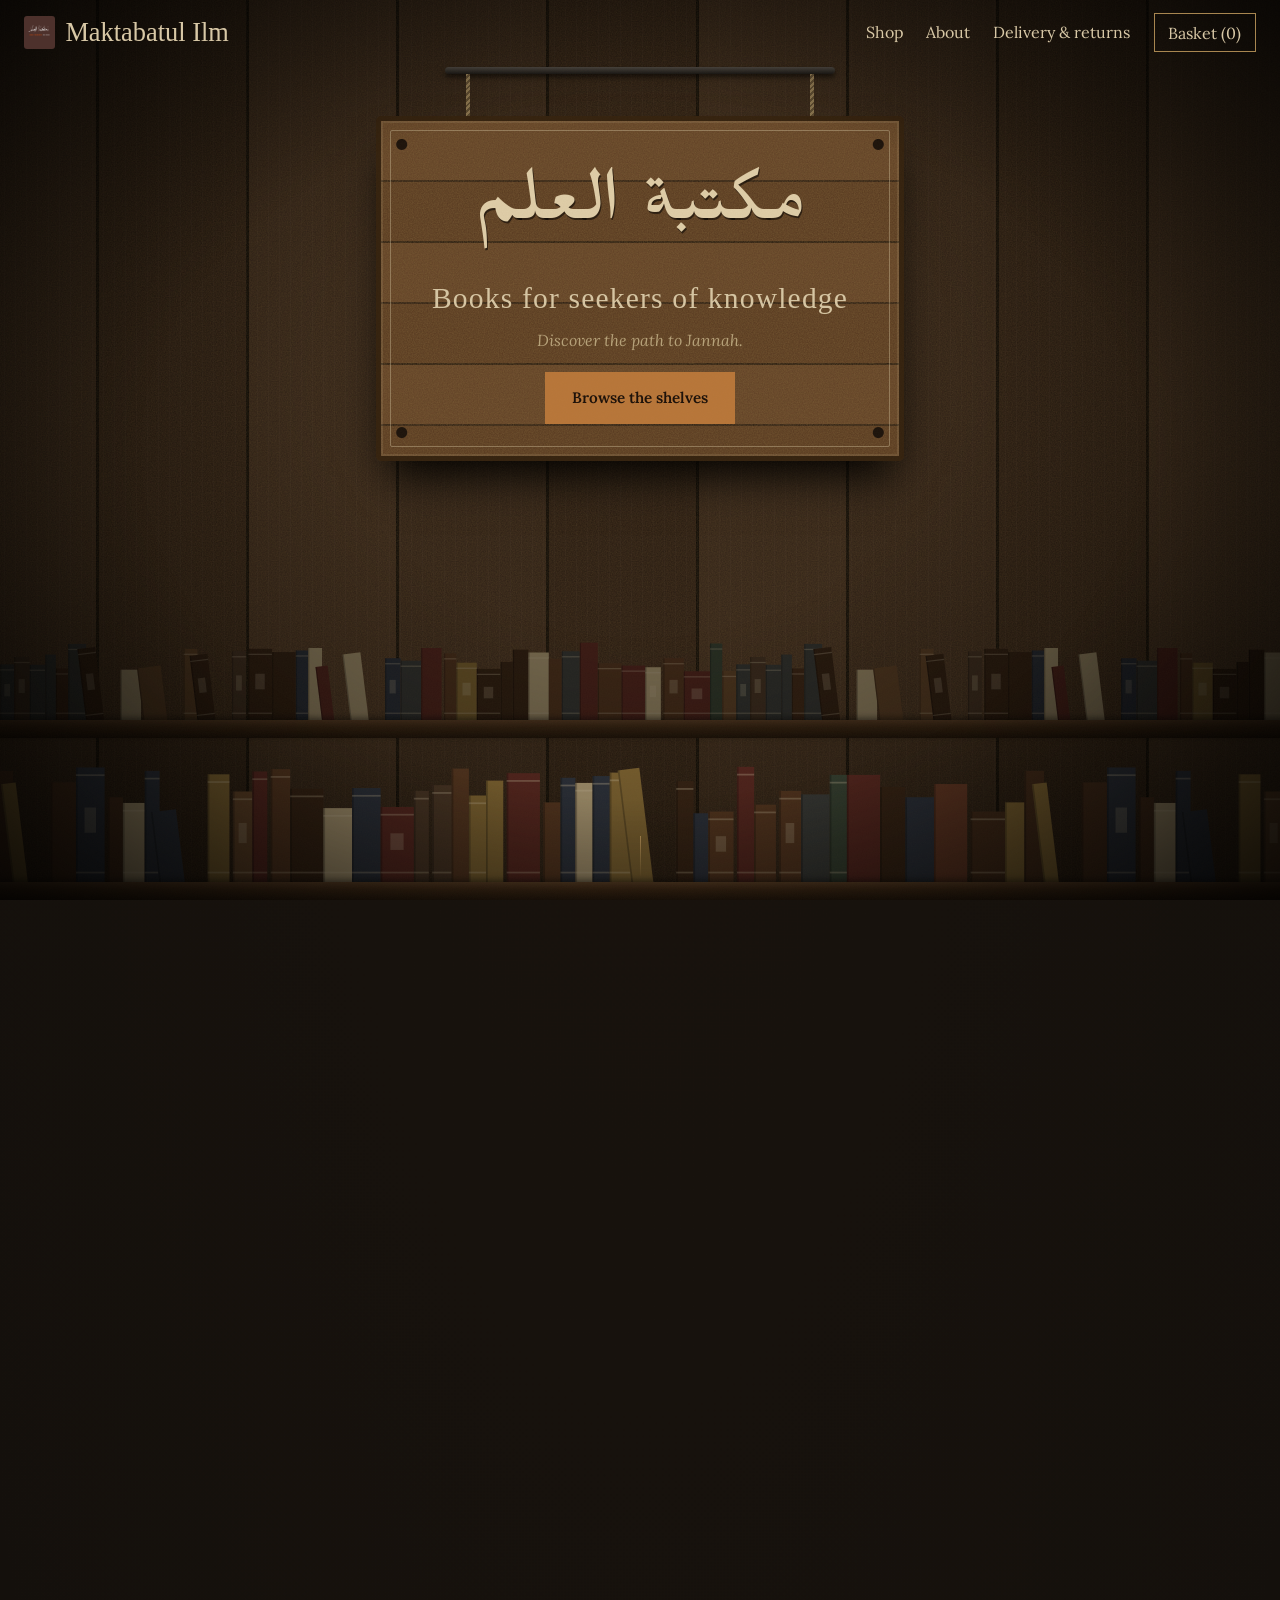
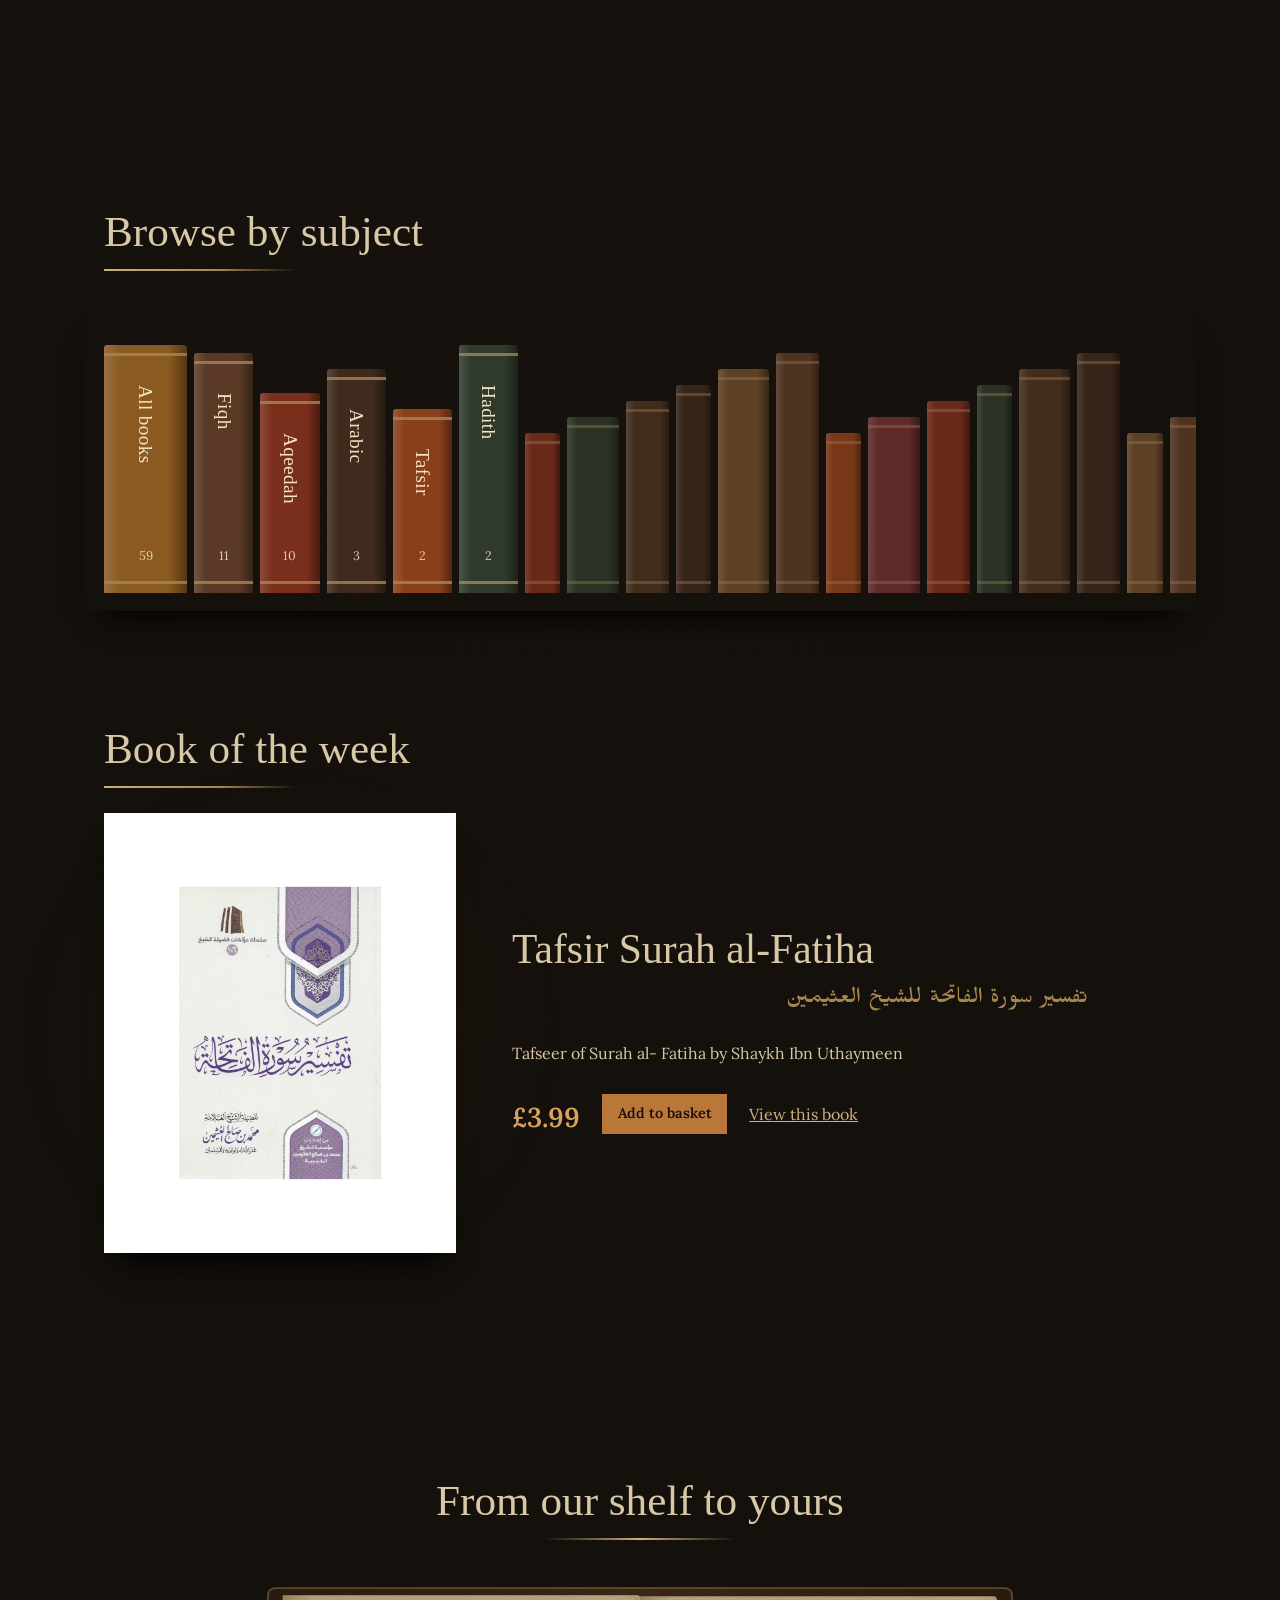
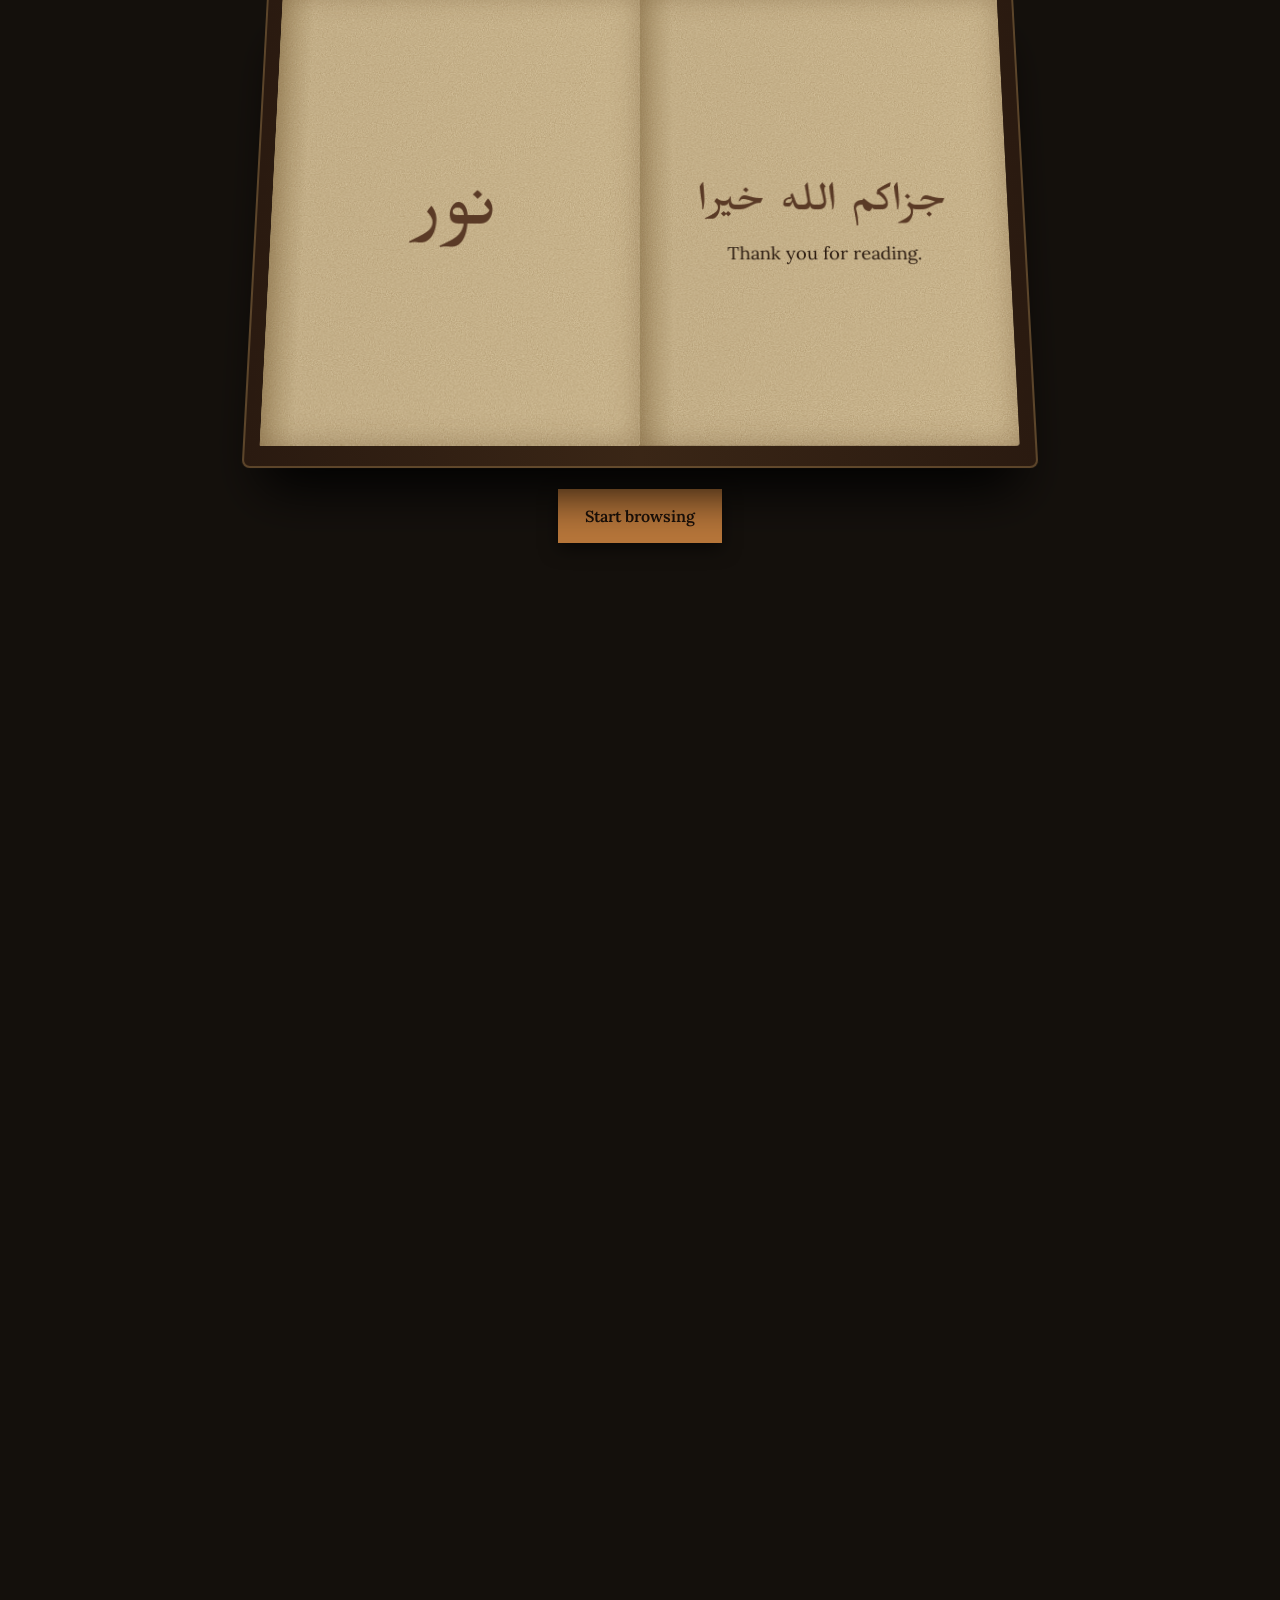
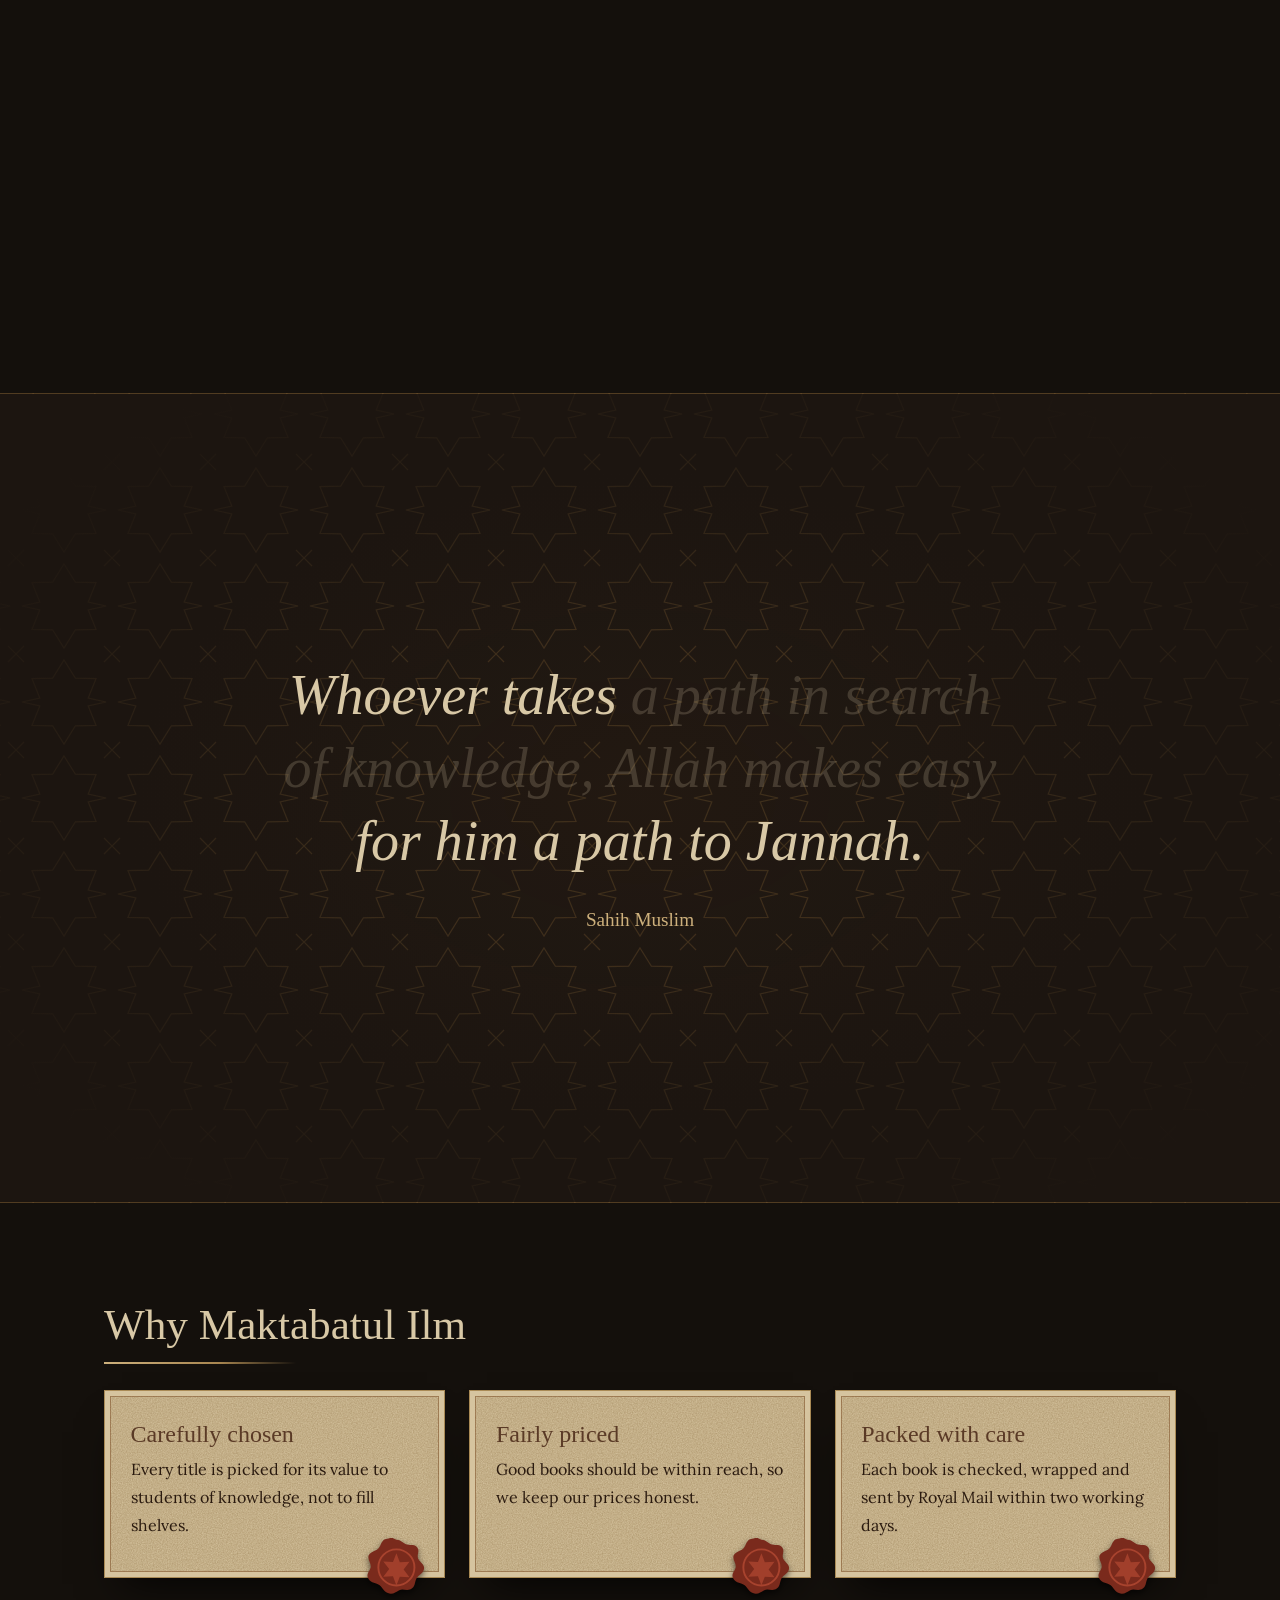
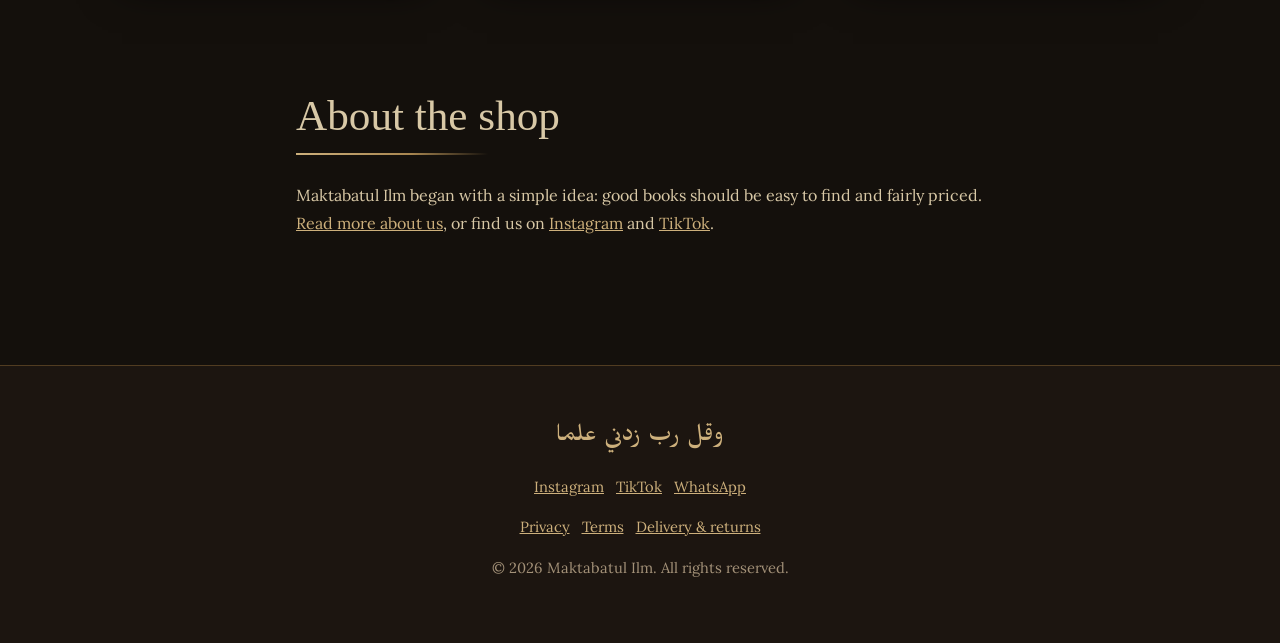
==== index.html @ de0b2dcc "Fix stale CSS" ====
<!DOCTYPE html>
<html lang="en">
<head>
  <meta charset="UTF-8">
  <meta name="viewport" content="width=device-width, initial-scale=1">
  <link rel="icon" href="images/favicon.svg" type="image/svg+xml">
  <meta property="og:site_name" content="Maktabatul Ilm">
  <meta property="og:type" content="website">
  <meta property="og:title" content="Maktabatul Ilm | Islamic &amp; Arabic Books">
  <meta property="og:description" content="Discover the path to Jannah. Islamic and Arabic books.">
  <meta property="og:image" content="https://maktabatul-ilm.com/images/logo.png">
  <meta name="twitter:card" content="summary">
  <link rel="canonical" href="https://maktabatul-ilm.com/">
  <meta name="theme-color" content="#120b07">
  <title>Maktabatul Ilm | Islamic & Arabic Books</title>
  <meta name="description" content="An independent bookstore for Qur'an, hadith, fiqh, seerah and Arabic language books.">
  <script>(function(){try{if(matchMedia('(prefers-reduced-motion: reduce)').matches)return;var d=document.documentElement;d.classList.add('cv-intro');if(sessionStorage.getItem('seen'))d.classList.add('cv-quick');sessionStorage.setItem('seen','1')}catch(e){}})()</script>
  <link rel="preconnect" href="https://fonts.googleapis.com">
  <link rel="preconnect" href="https://fonts.gstatic.com" crossorigin>
  <link href="https://fonts.googleapis.com/css2?family=IM+Fell+English:ital@0;1&family=Lora:wght@400;500;600&family=Mirza:wght@400;700&display=swap" rel="stylesheet">
  <link rel="stylesheet" href="style.css?v=3">
</head>
<body class="home">
  <div id="site-header"></div>

  <main>
    <div class="hero-wrap" id="top">
      <section class="hero" aria-label="Welcome">
        <div class="wall"></div>
        <div class="shelf shelf-back"></div>
        <div class="shelf shelf-front"></div>
        <div class="sign-rig">
          <div class="sign-bar"></div>
          <div class="sign-swing">
            <div class="ropes"><i></i><i></i></div>
            <div class="board">
              <h1 class="hero-ar" lang="ar" dir="rtl">مكتبة العلم</h1>
              <p class="hero-name">Books for seekers of knowledge</p>
              <p class="hero-tag">Discover the path to Jannah.</p>
              <a class="btn" href="shop.html">Browse the shelves</a>
            </div>
          </div>
        </div>
        <div class="scroll-cue" aria-hidden="true"></div>
      </section>
    </div>

    <section class="section" id="subjects">
      <h2>Browse by subject</h2>
      <div class="spines" id="spines"><p class="status">Loading… If this stays, check that <strong>books.js</strong> and <strong>shared.js</strong> are in the same folder as the page.</p></div>
    </section>

    <section class="section" id="spotlight">
      <h2>Book of the week</h2>
      <div class="spotlight" id="spot"></div>
    </section>

    <section class="story-wrap" id="story" aria-labelledby="story-h">
      <div class="story-stick">
        <h2 id="story-h" class="story-title">From our shelf to yours</h2>
        <div class="bk" aria-hidden="true">
          <div class="bk-in">
            <div class="bk-back"></div>
            <div class="pg pg-l"><div><svg viewBox='-60 -60 120 120' fill='none' stroke='#5a3a26' stroke-width='1.6' aria-hidden='true'><path d='M0 -54 L9.6 -23.1 L38.2 -38.2 L23.1 -9.6 L54 0 L23.1 9.6 L38.2 38.2 L9.6 23.1 L0 54 L-9.6 23.1 L-38.2 38.2 L-23.1 9.6 L-54 0 L-23.1 -9.6 L-38.2 -38.2 L-9.6 -23.1Z'/><circle r='13'/></svg><p class="bk-name">Maktabatul Ilm</p></div></div>
            <div class="pg pg-r"><div><p class="big-ar" lang="ar" dir="rtl">جزاكم الله خيرا</p><p>Thank you for reading.</p></div></div>
            <div class="leaf"><div class="face front"><h3><small>I</small>Find it</h3><p>Browse by subject, or search for the exact title you have been looking for.</p></div><div class="face back"><p class="big-ar" lang="ar">اقرأ</p></div></div>
            <div class="leaf"><div class="face front"><h3><small>II</small>Hold it</h3><p>Every book is checked and wrapped with care before it leaves the shelf.</p></div><div class="face back"><p class="big-ar" lang="ar">علم</p></div></div>
            <div class="leaf"><div class="face front"><h3><small>III</small>Read it</h3><p>Posted by Royal Mail within two working days, ready for your own shelf.</p></div><div class="face back"><p class="big-ar" lang="ar">كتاب</p></div></div>
            <div class="leaf"><div class="face front"><h3><small>IV</small>Pass it on</h3><p>A good book is meant to be shared, so lend it, gift it, learn from it.</p></div><div class="face back"><p class="big-ar" lang="ar">نور</p></div></div>
          </div>
        </div>
        <a class="btn glow" href="shop.html">Start browsing</a>
        <ol class="story-list"><li>Find it. Browse by subject, or search for the exact title you want.</li><li>Hold it. Every book is checked and wrapped with care.</li><li>Read it. Posted by Royal Mail within two working days.</li><li>Pass it on. A good book is meant to be shared.</li></ol>
      </div>
    </section>

    <section class="hadith" aria-label="A saying of the Prophet">
      <blockquote>
        <p data-split>Whoever takes a path in search of knowledge, Allah makes easy for him a path to Jannah.</p>
        <cite>Sahih Muslim</cite>
      </blockquote>
    </section>

    <section class="section">
      <h2>Why Maktabatul Ilm</h2>
      <div class="values">
        <div class="panel"><h3>Carefully chosen</h3><p>Every title is picked for its value to students of knowledge, not to fill shelves.</p></div>
        <div class="panel"><h3>Fairly priced</h3><p>Good books should be within reach, so we keep our prices honest.</p></div>
        <div class="panel"><h3>Packed with care</h3><p>Each book is checked, wrapped and sent by Royal Mail within two working days.</p></div>
      </div>
    </section>

    <section class="section about">
      <h2>About the shop</h2>
      <p>Maktabatul Ilm began with a simple idea: good books should be easy to find and fairly priced. <a href="about.html">Read more about us</a>, or find us on <a href="https://www.instagram.com/maktabatul_ilm">Instagram</a> and <a href="https://www.tiktok.com/@maktabatulilm">TikTok</a>.</p>
    </section>
  </main>

  <div id="site-footer"></div>
  <script src="books.js?v=3"></script>
  <script src="shared.js?v=3"></script>
  <script src="home.js?v=3"></script>
  <script src="fx.js?v=3"></script>
</body>
</html>
---- style.css ----
/* ==========================================================================
   Maktabatul Ilm: candlelit library at night
   Walnut and leather for the room, brass for the details, ember for the light,
   aged parchment for anything you have to read closely.
   ========================================================================== */

:root {
  --night: #14100c;
  --leather: #1c1510;
  --leather-2: #261b13;
  --oak: #6a4528;
  --brass: #a88650;
  --brass-hi: #cdb07c;
  --ember: #b9773a;
  --ember-deep: #8f5424;
  --parchment: #d8c8a6;
  --muted: #a39178;
  --page: #d6c49f;
  --ink: #2a1a0f;
  --ink-soft: #5a3a26;
  --line: rgba(201, 150, 74, .3);

  --f-display: "IM Fell English", "Amiri", Georgia, serif;
  --f-body: "Lora", Georgia, serif;
  --f-ar: "Mirza", "Amiri", serif;

  --paper-grain: url("data:image/svg+xml,%3Csvg xmlns='http://www.w3.org/2000/svg' width='180' height='180'%3E%3Cfilter id='n'%3E%3CfeTurbulence type='fractalNoise' baseFrequency='.8' numOctaves='2' stitchTiles='stitch'/%3E%3CfeColorMatrix values='0 0 0 0 .25  0 0 0 0 .15  0 0 0 0 .05  0 0 0 .5 0'/%3E%3C/filter%3E%3Crect width='100%25' height='100%25' filter='url(%23n)'/%3E%3C/svg%3E");
  --lattice: url("data:image/svg+xml,%3Csvg xmlns='http://www.w3.org/2000/svg' width='96' height='96' viewBox='0 0 96 96' fill='none' stroke='%23c9964a' stroke-width='1.2' stroke-opacity='.18'%3E%3Cpath d='M48 6l11.4 18.2L80 24.6 72.2 44 90 48 72.2 52l7.8 19.4-20.6.4L48 90 36.6 71.8 16 71.4 23.8 52 6 48l17.8-4L16 24.6l20.6-.4z'/%3E%3Cpath d='M0 0l8 8M96 0l-8 8M0 96l8-8M96 96l-8-8'/%3E%3C/svg%3E");
}

* { box-sizing: border-box; }
html { scroll-behavior: smooth; scroll-padding-top: 5rem; background: var(--night); }
body {
  margin: 0;
  background: var(--night);
  color: var(--parchment);
  font-family: var(--f-body);
  line-height: 1.75;
  background: radial-gradient(ellipse 90% 50% at 50% 0, rgba(185, 119, 58, .03), transparent 70%), var(--night);
}
h1, h2, h3, .brand { font-family: var(--f-display); font-weight: 400; line-height: 1.2; }
a { color: var(--brass-hi); }
a:hover { color: #f3cd8a; }
img { max-width: 100%; }
:focus-visible { outline: 3px solid var(--brass-hi); outline-offset: 3px; }
::selection { background: var(--ember); color: #1b1009; }

/* Film grain and vignette sit above everything but never block clicks */
body::before, body::after { content: ""; position: fixed; inset: 0; pointer-events: none; z-index: 80; }
body::before { background-image: var(--paper-grain); opacity: .13; }
body::after { background: radial-gradient(ellipse at center, transparent 55%, rgba(0, 0, 0, .66) 100%); }

/* ===== Page-turn transition (pure CSS, driven by classes on <html>) ===== */
html::before, html::after { content: ""; position: fixed; inset: 0; z-index: 1000; pointer-events: none; }
html::before {
  background:
    repeating-linear-gradient(transparent 0 2.3rem, rgba(90, 60, 30, .09) 2.3rem calc(2.3rem + 1px)),
    var(--paper-grain),
    linear-gradient(90deg, #a9946b, #d3c096 5%, #d9c7a1 55%, #c6b288);
  transform-origin: left center;
  transform: perspective(2200px) rotateY(-100deg);
  backface-visibility: hidden;
}
html::after { background: #0d0906; opacity: 0; }
html.cv-intro::before { animation: pgOpen .9s cubic-bezier(.62, 0, .3, 1) .15s forwards; transform: perspective(2200px) rotateY(0); }
html.cv-intro::after { animation: pgShade .9s ease-in-out .15s forwards; }
html.cv-intro.cv-quick::before, html.cv-intro.cv-quick::after { animation-duration: .55s; animation-delay: 0s; }
html.cv-leave::before { animation: pgClose .5s cubic-bezier(.55, 0, .35, 1) forwards; }
html.cv-leave::after { animation: pgShade .5s ease-in-out forwards; }
@keyframes pgOpen { from { transform: perspective(2200px) rotateY(0); } to { transform: perspective(2200px) rotateY(-100deg); } }
@keyframes pgClose { from { transform: perspective(2200px) rotateY(-100deg); } to { transform: perspective(2200px) rotateY(0); } }
@keyframes pgShade { 0% { opacity: 0; } 45% { opacity: .45; } 100% { opacity: 0; } }

/* ===== Header ===== */
.site-header {
  position: sticky; top: 0; z-index: 100;
  display: flex; align-items: center; gap: 1.5rem;
  padding: .8rem 1.5rem;
  background: rgba(18, 11, 7, .94);
  border-bottom: 1px solid var(--line);
  transition: background .4s, border-color .4s;
}
body.home .site-header { position: fixed; left: 0; right: 0; background: transparent; border-bottom-color: transparent; }
body.home .site-header.solid { background: rgba(18, 11, 7, .92); border-bottom-color: var(--line); backdrop-filter: blur(6px); }
.brand { display: inline-flex; align-items: center; gap: .65rem; margin-right: auto; font-size: 1.65rem; color: var(--parchment); text-decoration: none; }
.logo { height: 2.1rem; width: auto; border-radius: 3px; }
.site-header nav { display: flex; gap: 1.4rem; }
.site-header nav a { color: var(--parchment); text-decoration: none; padding: .2rem 0; border-bottom: 1px solid transparent; }
.site-header nav a:hover, .site-header nav a.active { color: var(--brass-hi); border-bottom-color: var(--brass); }
.cart-btn {
  font: inherit; color: var(--parchment); text-decoration: none; background: transparent;
  border: 1px solid var(--brass); padding: .3rem .85rem; cursor: pointer;
}
.cart-btn:hover { background: var(--brass); color: #1b1009; }

/* ===== Buttons ===== */
.btn {
  display: inline-block; font: inherit; font-weight: 600; text-decoration: none; cursor: pointer;
  background: var(--ember); color: #1b1009; border: 0; padding: .8rem 1.7rem;
}
.btn:hover:not(:disabled) { background: var(--brass-hi); color: #1b1009; }
.btn:disabled { background: #4a3b2c; color: #9c8a76; cursor: not-allowed; }
.btn.small { padding: .45rem .95rem; font-size: .9rem; }
.btn.glow { box-shadow: 0 6px 18px rgba(0, 0, 0, .5); }
.link-btn { font: inherit; background: none; border: 0; color: var(--ember-deep); text-decoration: underline; cursor: pointer; }

/* ==========================================================================
   Home: the pinned hero. A hand-painted wooden shop sign over bare plank walls
   ========================================================================== */
.hero-wrap { height: 190svh; position: relative; }
.hero { position: sticky; top: 0; height: 100svh; overflow: hidden; background: #1d140d; --p: 0; --mx: 0; --my: 0; }
.wall {
  position: absolute; inset: -4%;
  background:
    repeating-linear-gradient(90deg, rgba(255, 235, 200, .02) 0 1px, transparent 1px 11px),
    repeating-linear-gradient(90deg, transparent 0 147px, rgba(0, 0, 0, .75) 147px 150px),
    repeating-linear-gradient(90deg, #2c1f15 0 150px, #261a11 150px 300px, #302217 300px 450px);
  transform: translate3d(calc(var(--mx) * -8px), calc(var(--p) * -40px), 0);
}
.wall::after { content: ""; position: absolute; inset: 0; background: var(--paper-grain); opacity: .5; }
.hero::after { content: ""; position: absolute; inset: 0; pointer-events: none; background: radial-gradient(ellipse at 50% 42%, transparent 35%, rgba(0, 0, 0, .65) 100%); }

/* The sign */
.sign-rig {
  position: absolute; left: 50%; top: 4.2rem; width: min(33rem, 88vw); z-index: 2; container-type: inline-size;
  transform: translate3d(-50%, calc(var(--p) * -70px), 0);
  opacity: calc(1 - var(--p) * .7);
}
.sign-bar { height: 7px; width: 74%; margin: 0 auto; background: linear-gradient(#4a4540, #1a1815); border-radius: 4px; box-shadow: 0 3px 5px rgba(0, 0, 0, .6); }
.sign-swing { transform-origin: 50% 0; rotate: calc(var(--mx) * 1.1deg); animation: swing 7s ease-in-out infinite alternate; }
.ropes { display: flex; justify-content: space-between; padding: 0 17%; height: 2.6rem; }
.ropes i { width: 4px; background: repeating-linear-gradient(135deg, #8a7550 0 2px, #5b4a30 2px 4px); }
.board {
  position: relative; padding: 7cqw 6cqw 6cqw; text-align: center; border-radius: 5px;
  background:
    radial-gradient(circle at 4% 7%, #1c130c 0 5px, transparent 6px), radial-gradient(circle at 96% 7%, #1c130c 0 5px, transparent 6px),
    radial-gradient(circle at 4% 93%, #1c130c 0 5px, transparent 6px), radial-gradient(circle at 96% 93%, #1c130c 0 5px, transparent 6px),
    var(--paper-grain),
    repeating-linear-gradient(180deg, transparent 0 59px, rgba(0, 0, 0, .55) 59px 61px),
    repeating-linear-gradient(180deg, #5f3f25 0 61px, #55371f 61px 122px);
  border: 5px solid #34220f; box-shadow: 0 26px 40px -12px #000, inset 0 0 0 2px rgba(216, 200, 166, .12);
}
.board::before { content: ""; position: absolute; inset: 9px; border: 1.5px solid rgba(216, 200, 166, .4); border-radius: 2px; pointer-events: none; }
.hero-ar { font-family: var(--f-ar); font-size: min(17cqw, 11svh); white-space: nowrap; line-height: 1.25; margin: 0; color: #e0cfaa; text-shadow: 1px 2px 0 rgba(0, 0, 0, .55); }
.hero-name { font-family: var(--f-display); font-size: 5.6cqw; letter-spacing: .04em; margin: .2rem 0 .1rem; color: #d8c8a6; }
.hero-tag { font-style: italic; color: #b8a47c; font-size: clamp(.85rem, 3.2cqw, 1rem); margin: 0 0 1.1rem; }
.board .btn { font-size: .95rem; }
.scroll-cue { position: absolute; left: 50%; bottom: 1.4rem; z-index: 3; width: 1px; height: 2.6rem; background: linear-gradient(var(--brass), transparent); opacity: calc(1 - var(--p) * 4); }

/* Two shelves of plain book spines that slide sideways as you scroll */
.shelf {
  position: absolute; left: -2%; right: -2%; bottom: var(--b); height: calc(var(--h) + 18px);
  background-repeat: repeat-x; background-size: auto var(--h); background-position: calc(var(--p) * var(--sp) * 1px + var(--mx) * var(--md) * 1px) 0;
}
.shelf::after { content: ""; position: absolute; left: 0; right: 0; bottom: 0; height: 18px; background: linear-gradient(#6b4a2c, #4a3019 40%, #2a1b0e); box-shadow: 0 -2px 6px rgba(0, 0, 0, .5); }
.shelf-front { --b: 0px; --h: 14svh; --sp: -380; --md: -26; background-image: url(images/shelf-front.svg); }
.shelf-back { --b: calc(14svh + 18px + 2svh); --h: 10svh; --sp: 240; --md: -12; background-image: url(images/shelf-back.svg); filter: brightness(.62); }

@keyframes swing { from { transform: rotate(-1.1deg); } to { transform: rotate(1.1deg); } }
@keyframes lampFlicker { 0% { opacity: .88; } 22% { opacity: 1; } 41% { opacity: .92; } 63% { opacity: 1; } 100% { opacity: .9; } }
@keyframes beamShimmer { from { opacity: .35; } to { opacity: .6; } }
@keyframes cue { from { transform: translateY(0); opacity: 1; } to { transform: translateY(3.2rem); opacity: 0; } }
.flame { transform-box: fill-box; transform-origin: 50% 90%; animation: flick 1.9s ease-in-out infinite alternate; }
.glow { animation: glowPulse 3.3s ease-in-out infinite alternate; }
@keyframes flick { 0% { transform: scale(1, 1) skewX(0); } 30% { transform: scale(.92, 1.08) skewX(-3deg); } 60% { transform: scale(1.04, .95) skewX(2deg); } 100% { transform: scale(.96, 1.05) skewX(-1deg); } }
@keyframes glowPulse { from { opacity: .75; } to { opacity: 1; } }

/* ==========================================================================
   Sections
   ========================================================================== */
.section { max-width: 70rem; margin: 0 auto; padding: 6rem 1.5rem 1rem; }
.section h2, .section-title { font-size: clamp(2rem, 4vw, 2.7rem); margin: 0 0 1.6rem; color: var(--parchment); }

.status { color: var(--muted); }

/* Subjects as book spines on a shelf */
.spines {
  display: flex; align-items: flex-end; gap: 7px; overflow-x: auto; padding: 3rem 1.25rem 18px; margin: 0 -1.25rem;
  background: linear-gradient(#8a5c36, #4a2f1b 45%, #24150b) left bottom / 100% 18px no-repeat local;
  box-shadow: 0 24px 28px -20px #000;
  scrollbar-width: none;
}
.spines::-webkit-scrollbar { display: none; }
.spine {
  flex: 0 0 auto; width: 3.7rem; height: var(--h); display: flex; flex-direction: column; align-items: center; justify-content: space-between;
  padding: 1.1rem 0 .9rem; text-decoration: none; color: #f3e4c2; position: relative;
  background: linear-gradient(90deg, rgba(255, 255, 255, .14), transparent 20%, transparent 78%, rgba(0, 0, 0, .4)), var(--c);
  border-radius: 3px 3px 0 0;
  transition: transform .35s cubic-bezier(.2, .8, .2, 1), box-shadow .35s;
}
.spine::before, .spine::after { content: ""; position: absolute; left: 0; right: 0; height: 3px; background: var(--brass); opacity: .8; }
.spine::before { top: .55rem; }
.spine::after { bottom: .55rem; }
.spine b { writing-mode: vertical-rl; font-family: var(--f-display); font-weight: 400; font-size: 1.2rem; letter-spacing: .02em; margin: 1.4rem 0; }
.spine small { font-size: .78rem; opacity: .85; margin-bottom: .7rem; }
.spine:hover, .spine:focus-visible { transform: translateY(-18px); box-shadow: 0 18px 24px -8px rgba(0, 0, 0, .7); color: #fff3d6; }
.spine.all { width: 5.2rem; --c: #8a5a22; }
.spine.filler { width: var(--w, 2.6rem); pointer-events: none; opacity: .85; }
.spine.filler::before, .spine.filler::after { opacity: .45; }

/* Book of the week */
.spotlight { display: grid; grid-template-columns: minmax(14rem, 22rem) 1fr; gap: 3.5rem; align-items: center; position: relative; }
.spotlight::before { content: ""; position: absolute; left: -10%; top: -20%; width: 55%; height: 140%; background: radial-gradient(circle, rgba(185, 119, 58, .06), transparent 65%); pointer-events: none; }
.spot-cover { position: relative; }
.spot-text h3 { font-size: clamp(1.8rem, 3.4vw, 2.6rem); margin: 0 0 .3rem; }
.spot-text .ar-title { font-size: 1.7rem; margin: 0 0 .8rem; }
.spot-text p { max-width: 36rem; }
.spot-actions { display: flex; align-items: center; gap: 1.4rem; flex-wrap: wrap; margin-top: 1.2rem; }

/* Hadith: words light up as you scroll */
.hadith {
  min-height: 90svh; display: grid; place-items: center; padding: 6rem 1.5rem; margin-top: 5rem; text-align: center; position: relative;
  background: radial-gradient(ellipse at center, rgba(185, 119, 58, .04), transparent 60%), var(--lattice) center / 96px 96px, var(--leather);
  border-top: 1px solid var(--line); border-bottom: 1px solid var(--line);
}
.hadith::before { content: ""; position: absolute; inset: 0; background: radial-gradient(ellipse at center, transparent 30%, var(--leather) 85%); pointer-events: none; }
.hadith blockquote { max-width: 46rem; margin: 0 auto; position: relative; }
.hadith p { font-family: var(--f-display); font-style: italic; font-size: clamp(1.9rem, 5vw, 3.5rem); line-height: 1.3; margin: 0 0 1.6rem; color: var(--parchment); }
.hadith .w { opacity: .2; transition: opacity .3s; }
.hadith .w.on { opacity: 1; }
.hadith cite { font-family: var(--f-display); font-style: normal; font-size: 1.2rem; color: var(--brass-hi); }

/* Parchment panels: anything you read closely */
.panel, .prose, #basket {
  background: var(--paper-grain), var(--page);
  color: var(--ink);
  border: 1px solid #a98a55;
  box-shadow: inset 0 0 0 5px var(--page), inset 0 0 0 6px rgba(122, 74, 34, .5), 0 24px 40px -18px rgba(0, 0, 0, .8);
}
.panel a, .prose a, #basket a { color: var(--ember-deep); }
.panel h3, .prose h1, .prose h2, #basket h2 { color: var(--ink-soft); }
.values { display: grid; grid-template-columns: repeat(auto-fit, minmax(15rem, 1fr)); gap: 1.5rem; }
.values .panel { padding: 1.8rem 1.6rem; }
.values h3 { font-size: 1.5rem; margin: 0 0 .4rem; }
.values p { margin: 0; }
.about { max-width: 46rem; }

/* ==========================================================================
   Inner pages
   ========================================================================== */
.page { max-width: 70rem; margin: 0 auto; padding: 3.5rem 1.5rem 1rem; min-height: 62vh; }
.page h1 { font-size: clamp(2.2rem, 5vw, 3.2rem); margin: 0 0 .6rem; color: var(--parchment); }
.page-head { display: flex; justify-content: space-between; align-items: baseline; gap: 1rem; flex-wrap: wrap; }
.count { color: var(--muted); margin: 0; }
.page.prose { max-width: 46rem; margin: 3.5rem auto 1rem; padding: 3rem 2.6rem; min-height: 0; }
.prose h1 { color: var(--ink-soft); }
.prose h2 { font-size: 1.55rem; margin: 2rem 0 .4rem; }
.draft-note { background: rgba(184, 90, 20, .14); border-left: 4px solid var(--ember-deep); padding: .8rem 1rem; margin: 1rem 0 1.5rem; font-size: .92rem; }

.toolbar { display: flex; flex-wrap: wrap; gap: 1rem 1.5rem; align-items: center; margin: 1.2rem 0; }
.toolbar input[type=search] {
  font: inherit; padding: .55rem .9rem; flex: 1; min-width: 12rem; max-width: 26rem;
  background: var(--leather); color: var(--parchment); border: 1px solid var(--line);
}
.toolbar input[type=search]::placeholder { color: var(--muted); }
.toolbar label { font-size: .95rem; cursor: pointer; color: var(--muted); }
.filters { display: flex; flex-wrap: wrap; gap: .5rem; margin-bottom: 2.4rem; }
.chip { font: inherit; font-size: .92rem; background: transparent; color: var(--parchment); border: 1px solid var(--line); padding: .3rem .95rem; cursor: pointer; }
.chip:hover { border-color: var(--brass); color: var(--brass-hi); }
.chip.on { background: var(--brass); border-color: var(--brass); color: #1b1009; }

/* Books stand on a plank */
.grid { display: grid; grid-template-columns: repeat(auto-fill, minmax(15.5rem, 1fr)); gap: 3rem 2rem; }
.card { display: flex; flex-direction: column; }
.card-link { color: inherit; text-decoration: none; display: block; }
.card-link:hover h3 { color: var(--brass-hi); }
.card h3 { font-size: 1.3rem; margin: 1.5rem 0 .1rem; color: var(--parchment); }
.ar-title { font-family: var(--f-ar); font-size: 1.2rem; margin: 0 0 .2rem; color: var(--brass); line-height: 1.6; }
.desc { font-size: .92rem; margin: .6rem 0; color: var(--muted); }
.buy { display: flex; align-items: center; justify-content: space-between; margin-top: .9rem; gap: .6rem; }
.price { font-weight: 600; color: #d9a35f; font-size: 1.1rem; }
.card.sold .photo, .card.sold .cover { opacity: .5; }

.photo, .cover {
  position: relative; aspect-ratio: 4 / 5; background: #2a1a10; box-shadow: 0 22px 26px -14px #000;
  transform: perspective(900px) rotateX(var(--rx, 0deg)) rotateY(var(--ry, 0deg));
  transition: transform .18s ease-out;
}
.photo img { width: 100%; height: 100%; object-fit: cover; display: block; }
.card .photo::after, .card .cover::after {
  content: ""; position: absolute; left: -10px; right: -10px; bottom: -14px; height: 14px; z-index: -1;
  background: linear-gradient(#8a5c36, #4a2f1b 45%, #24150b); box-shadow: 0 10px 14px rgba(0, 0, 0, .65);
}
.photo::before, .cover::before {
  content: ""; position: absolute; inset: 0; z-index: 2; pointer-events: none; opacity: var(--so, 0); transition: opacity .2s;
  background: radial-gradient(circle at var(--sx, 50%) var(--sy, 50%), rgba(255, 232, 190, .28), transparent 55%);
}
.cover {
  background: linear-gradient(90deg, rgba(255, 255, 255, .1), transparent 12%), var(--c);
  color: var(--parchment); display: flex; align-items: center; justify-content: center; text-align: center; padding: 1.6rem;
  border: 6px double rgba(230, 214, 184, .4); outline: 1px solid rgba(0, 0, 0, .35);
}
.cover .ttl { font-family: var(--f-display); font-size: 1.5rem; line-height: 1.25; }

/* Book page */
.crumbs { font-size: .9rem; margin: 0 0 1.4rem; color: var(--muted); }
.detail { display: grid; grid-template-columns: minmax(12rem, 22rem) 1fr; gap: 3rem; align-items: start; }
.detail .photo, .detail .cover { box-shadow: 0 30px 40px -18px #000; }
.detail.sold .photo, .detail.sold .cover { opacity: .6; }
.big.ar-title { font-size: 1.8rem; }
.price.big { font-size: 1.7rem; margin: .5rem 0 0; }
.stock-note { margin: 0 0 1rem; color: var(--muted); }
.small-print { font-size: .85rem; color: var(--muted); }
.related-title { font-size: 1.8rem; margin: 4rem 0 2rem; }

/* Basket */
#basket { padding: 1.8rem 2rem; max-width: 46rem; }
.basket-list { list-style: none; padding: 0; margin: 0 0 1rem; }
.basket-list li { display: flex; gap: 1rem; align-items: baseline; padding: .8rem 0; border-bottom: 1px dotted #a98a55; }
.basket-list li a { flex: 1; }
#basket .small-print, #basket .status { color: var(--ink-soft); }
.cart-total { text-align: right; font-size: 1.15rem; }
#basket .btn:disabled { background: #b9a47f; color: #6a5a45; }

/* Footer */
.site-footer { margin-top: 6rem; padding: 3rem 1.5rem; text-align: center; background: var(--leather); border-top: 1px solid var(--line); color: var(--muted); font-size: .92rem; position: relative; z-index: 1; }
.site-footer a { color: var(--brass-hi); }
.foot-ar { font-family: var(--f-ar); font-size: 1.8rem; color: var(--brass-hi); margin: 0 0 .6rem; }
.social { margin: 0 0 .5rem; }

/* ===== Small screens ===== */
@media (max-width: 720px) {
  .site-header { flex-wrap: wrap; gap: .5rem 1rem; padding: .7rem 1rem; }
  .site-header nav { order: 5; width: 100%; justify-content: space-between; gap: .8rem; font-size: .95rem; }
  .brand { font-size: 1.35rem; }
  .hero-wrap { height: 170svh; }
  .sign-rig { top: 6.6rem; }
  .filler { display: none; }
  .spotlight { grid-template-columns: 1fr; gap: 2rem; }
  .spot-cover { max-width: 16rem; }
  .detail { grid-template-columns: 1fr; gap: 1.6rem; }
  .page.prose { padding: 2rem 1.4rem; margin-top: 2rem; }
  .section { padding-top: 4.5rem; }
  .grid { gap: 2.6rem 1.2rem; grid-template-columns: repeat(auto-fill, minmax(9.4rem, 1fr)); }
  .card h3 { font-size: 1.1rem; }
  .card .desc { display: none; }
  .buy { flex-wrap: wrap; }
  #basket { padding: 1.3rem 1.2rem; }
}
@media (hover: none) { .photo, .cover { transform: none !important; } .photo::before, .cover::before { display: none; } }

/* ===== Reduced motion: keep the look, drop the movement ===== */
@media (prefers-reduced-motion: reduce) {
  html { scroll-behavior: auto; }
  html::before, html::after { display: none; }
  .drift, #peek, .rod { display: none !important; }
  .hero-wrap { height: auto; }
  .hero { position: relative; height: 100svh; }
  .sign-rig { transform: translateX(-50%) !important; opacity: 1 !important; }
  .sign-swing { animation: none; rotate: none; }
  .photo, .cover, .spine { transition: none; transform: none !important; }
  .hadith .w { opacity: 1; }
}

/* ==========================================================================
   Dusty-library touches: cobwebs, drifting pages, ink lines, scrolls, seals
   ========================================================================== */
/* Pages and motes drifting down the whole site, at different depths */
.drift { position: fixed; inset: 0; z-index: 60; pointer-events: none; overflow: hidden; }
.drift i {
  position: absolute; top: -12vh; left: var(--x); width: var(--w); height: calc(var(--w) * 1.3);
  translate: 0 calc(var(--sy, 0) * var(--k, 0) * -1px);
  background: var(--paper-grain), linear-gradient(135deg, #d8c6a0, #bba67c);
  border-radius: 2px 6px 2px 5px; opacity: var(--o); filter: blur(var(--b));
  box-shadow: inset 0 0 8px rgba(90, 60, 30, .45);
  animation: pgFall var(--dur) linear var(--dl) infinite;
  will-change: transform;
}
.drift i.m { height: var(--w); border-radius: 50%; background: rgba(232, 218, 186, .8); box-shadow: none; animation-name: moteFall; }
@keyframes pgFall {
  0% { transform: translate3d(0, 0, 0) perspective(500px) rotate(var(--r0)) rotateX(0); }
  33% { transform: translate3d(calc(var(--dx) * .9), 38vh, 0) perspective(500px) rotate(calc(var(--r0) + 50deg)) rotateX(140deg); }
  66% { transform: translate3d(calc(var(--dx) * -.5), 76vh, 0) perspective(500px) rotate(calc(var(--r1) - 40deg)) rotateX(250deg); }
  100% { transform: translate3d(calc(var(--dx) * .3), 122vh, 0) perspective(500px) rotate(var(--r1)) rotateX(360deg); }
}
@keyframes moteFall { from { transform: translate3d(0, 0, 0); } 50% { transform: translate3d(var(--dx), 60vh, 0); } to { transform: translate3d(0, 122vh, 0); } }

/* Gold ink lines draw themselves under headings */
.section h2::after, .page h1::after, .related-title::after, .story-title::after {
  content: ""; display: block; height: 2px; width: min(12rem, 70%); margin-top: .7rem; transform-origin: left;
  background: linear-gradient(90deg, var(--brass-hi), var(--brass) 60%, transparent);
}
.story-title { text-align: center; }
.story-title::after { margin-inline: auto; transform-origin: center; background: linear-gradient(90deg, transparent, var(--brass-hi), transparent); }
.ink.fx-pre::after { transform: scaleX(0); }
.ink.fx-in::after { animation: inkDraw 1.4s cubic-bezier(.6, .1, .2, 1) .15s backwards; }
@keyframes inkDraw { from { transform: scaleX(0); } to { transform: scaleX(1); } }

/* Parchment unrolls like a scroll */
.unroll { position: relative; }
.unroll.fx-pre { clip-path: inset(0 -30px 100% -30px); }
.unroll.fx-in { animation: unroll 1.15s cubic-bezier(.5, .05, .2, 1) var(--d, 0ms) backwards; }
@keyframes unroll { from { clip-path: inset(0 -30px 100% -30px); } to { clip-path: inset(-40px -40px 0 -40px); } }
.rod {
  position: absolute; left: -10px; right: -10px; height: 14px; top: -14px; border-radius: 7px; opacity: 0; pointer-events: none; z-index: 3;
  background: linear-gradient(#6b4a2b, #9a6b3e 45%, #3b2514); box-shadow: 0 4px 8px rgba(0, 0, 0, .5);
}
.unroll.fx-in > .rod { animation: rodDrop 1.15s cubic-bezier(.5, .05, .2, 1) var(--d, 0ms) backwards; }
@keyframes rodDrop { 0% { top: -14px; opacity: 1; } 90% { opacity: 1; } 100% { top: calc(100% - 14px); opacity: 0; } }

/* Wax seal stamps down */
.seal { position: absolute; right: 1.1rem; bottom: -1.3rem; width: 3.8rem; height: 3.8rem; z-index: 4; opacity: 0; filter: drop-shadow(0 3px 3px rgba(0, 0, 0, .55)); pointer-events: none; }
.seal svg { width: 100%; height: 100%; display: block; }
.fx-in > .seal { animation: stampDown .75s cubic-bezier(.3, 1.5, .5, 1) calc(var(--d, 0ms) + 1000ms) backwards; opacity: 1; }
@keyframes stampDown { 0% { opacity: 0; transform: translateY(-80px) scale(2.4) rotate(-28deg); } 55% { opacity: 1; } 70% { transform: translateY(0) scale(.9) rotate(4deg); } 100% { transform: none; } }
.values .panel { padding-bottom: 2.4rem; }

/* Subject spines slide out of the shelf */
.spine.fx-pre { opacity: 0; transform: translateY(55%); }
.spine.fx-in { animation: pullOut .85s cubic-bezier(.2, .9, .3, 1.1) var(--d, 0ms) backwards; }
@keyframes pullOut { from { opacity: 0; transform: translateY(60%); } 60% { opacity: 1; transform: translateY(-16px); } to { transform: none; } }

/* Peek cover: flips open above a spine */
#peek {
  position: fixed; z-index: 90; left: 0; top: 0; width: 9rem; aspect-ratio: 4 / 5; pointer-events: none; opacity: 0;
  transform-origin: left center; transform: perspective(900px) rotateY(-100deg); transition: transform .5s cubic-bezier(.2, .8, .2, 1), opacity .2s;
  background: #2a1a10; border: 1px solid rgba(0, 0, 0, .5); box-shadow: 0 18px 28px -8px #000;
}
#peek.on { opacity: 1; transform: perspective(900px) rotateY(0); }
#peek img { width: 100%; height: 100%; object-fit: cover; display: block; }

/* Covers drop onto the plank and wobble into place */
.card.fx-pre { opacity: 0; }
.card.fx-in { animation: dropIn .95s cubic-bezier(.3, .9, .3, 1) var(--d, 0ms) backwards; }
@keyframes dropIn {
  0% { opacity: 0; transform: translateY(-90px) rotate(-7deg); }
  40% { opacity: 1; transform: translateY(8px) rotate(3deg); }
  62% { transform: translateY(-4px) rotate(-1.6deg); }
  82% { transform: translateY(1px) rotate(.6deg); }
  100% { transform: none; }
}

/* Stamped SOLD and LAST COPY marks */
.stamp {
  position: absolute; z-index: 3; pointer-events: none; font-style: normal; font-family: var(--f-display); text-transform: uppercase; text-align: center;
  letter-spacing: .12em; line-height: 1; white-space: nowrap; transform: rotate(var(--rot, -12deg));
}
.stamp.sold { left: 50%; top: 42%; margin: -1.1rem 0 0 -4.2rem; width: 8.4rem; padding: .55rem 0; font-size: 1.9rem; color: #9a3524; border: 3px double #9a3524; background: rgba(20, 12, 8, .35); --rot: -14deg; }
.stamp.last { right: .5rem; top: .6rem; padding: .3rem .55rem; font-size: .72rem; color: #e3cfa3; background: #7a2e1c; border: 1px solid #c9a56a; --rot: 5deg; box-shadow: 0 3px 6px rgba(0, 0, 0, .5); }
.fx-in .stamp.sold, .stamp.fx-in.sold { animation: stampOn .5s cubic-bezier(.3, 1.4, .5, 1) .5s backwards; }
@keyframes stampOn { from { opacity: 0; transform: scale(2.4) rotate(calc(var(--rot) - 14deg)); } to { opacity: 1; transform: rotate(var(--rot)); } }

/* ==========================================================================
   The pinned book: pages turn as you scroll
   ========================================================================== */
.story-wrap { height: 420svh; position: relative; margin-top: 4rem; }
.story-stick { position: sticky; top: 0; height: 100svh; display: flex; flex-direction: column; align-items: center; justify-content: center; gap: 2.2rem; padding: 4.6rem 1rem 1.4rem; overflow: hidden; }
.story-title { font-size: clamp(1.9rem, 4vw, 2.7rem); margin: 0; }
.bk { width: min(46rem, 92vw); aspect-ratio: 2 / 1.3; position: relative; container-type: inline-size; }
.bk-in { position: absolute; inset: 0; transform-style: preserve-3d; transform: perspective(2600px) rotateX(calc(36deg - var(--s, 0) * 16deg)) scale(calc(.88 + var(--s, 0) * .12)); }
.bk-back { position: absolute; inset: -3% -2.5% -4%; background: linear-gradient(90deg, #2a1a10, #3a2616 50%, #2a1a10); border-radius: 8px; transform: translateZ(-8px); box-shadow: 0 40px 50px -20px #000, inset 0 0 0 2px rgba(168, 134, 80, .4); }
.pg, .leaf { position: absolute; top: 0; height: 100%; width: 50%; }
.pg-l { left: 0; border-radius: 4px 0 0 4px; }
.pg-r, .leaf { left: 50%; border-radius: 0 4px 4px 0; }
.pg-l, .pg-r, .face {
  background: var(--paper-grain), linear-gradient(90deg, #b8a47c, #d6c49f 9%, #dccaa4);
  color: var(--ink); padding: 8cqw 6cqw 6cqw; box-shadow: inset 0 0 28px rgba(90, 60, 30, .35);
}
.pg-l { background: var(--paper-grain), linear-gradient(270deg, #b8a47c, #d6c49f 9%, #dccaa4); }
.leaf { transform-style: preserve-3d; transform-origin: left center; transform: translateZ(var(--z, 0px)) rotateY(calc(var(--e, 0) * -180deg)); transform: translateZ(calc(var(--z, 0px) + sin(var(--e, 0) * 180deg) * 16px)) rotateY(calc(var(--e, 0) * -180deg)); }
.face { position: absolute; inset: 0; backface-visibility: hidden; border-radius: inherit; }
.face.back { transform: rotateY(180deg); display: grid; place-items: center; text-align: center; }
.face h3 { font-size: clamp(1.2rem, 5.4cqw, 2.4rem); margin: 0 0 .5em; color: var(--ink-soft); }
.face h3 small { display: block; font-size: .5em; letter-spacing: .25em; color: var(--ember-deep); font-family: var(--f-body); }
.face p, .pg p { font-size: clamp(.78rem, 2.6cqw, 1.15rem); line-height: 1.55; margin: 0; }
.face .big-ar, .pg .big-ar { font-family: var(--f-ar); font-size: clamp(2.4rem, 12cqw, 5.5rem); line-height: 1.3; color: var(--ink-soft); margin: 0; }
.pg-l, .pg-r { display: grid; place-items: center; text-align: center; }
.pg-l svg { width: 38%; opacity: .75; margin-bottom: .6rem; }
.pg-l .bk-name { font-family: var(--f-display); font-size: clamp(1rem, 4.2cqw, 1.9rem); color: var(--ink-soft); }
.pg-r .big-ar { font-size: clamp(1.4rem, 7cqw, 3.2rem); }
.story-list { position: absolute; width: 1px; height: 1px; overflow: hidden; clip-path: inset(50%); }

/* ===== Small screens (new features) ===== */
@media (max-width: 720px) {
  .story-wrap { height: 360svh; }
  .bk { aspect-ratio: 2 / 1.75; }
  .drift i { opacity: calc(var(--o) * .8); }
}

/* ===== Reduced motion (new features): show the content, skip the show ===== */
@media (prefers-reduced-motion: reduce) {
  .story-wrap { height: auto; margin-top: 2rem; }
  .story-stick { position: static; height: auto; padding: 2rem 1rem; }
  .bk { display: none; }
  .story-list { position: static; width: auto; height: auto; clip-path: none; max-width: 36rem; margin: 0; padding-left: 1.2rem; color: var(--parchment); }
  .unroll.fx-pre, .unroll.fx-in, .card.fx-in { animation: none; clip-path: none; }
  .seal { opacity: 1; }
}
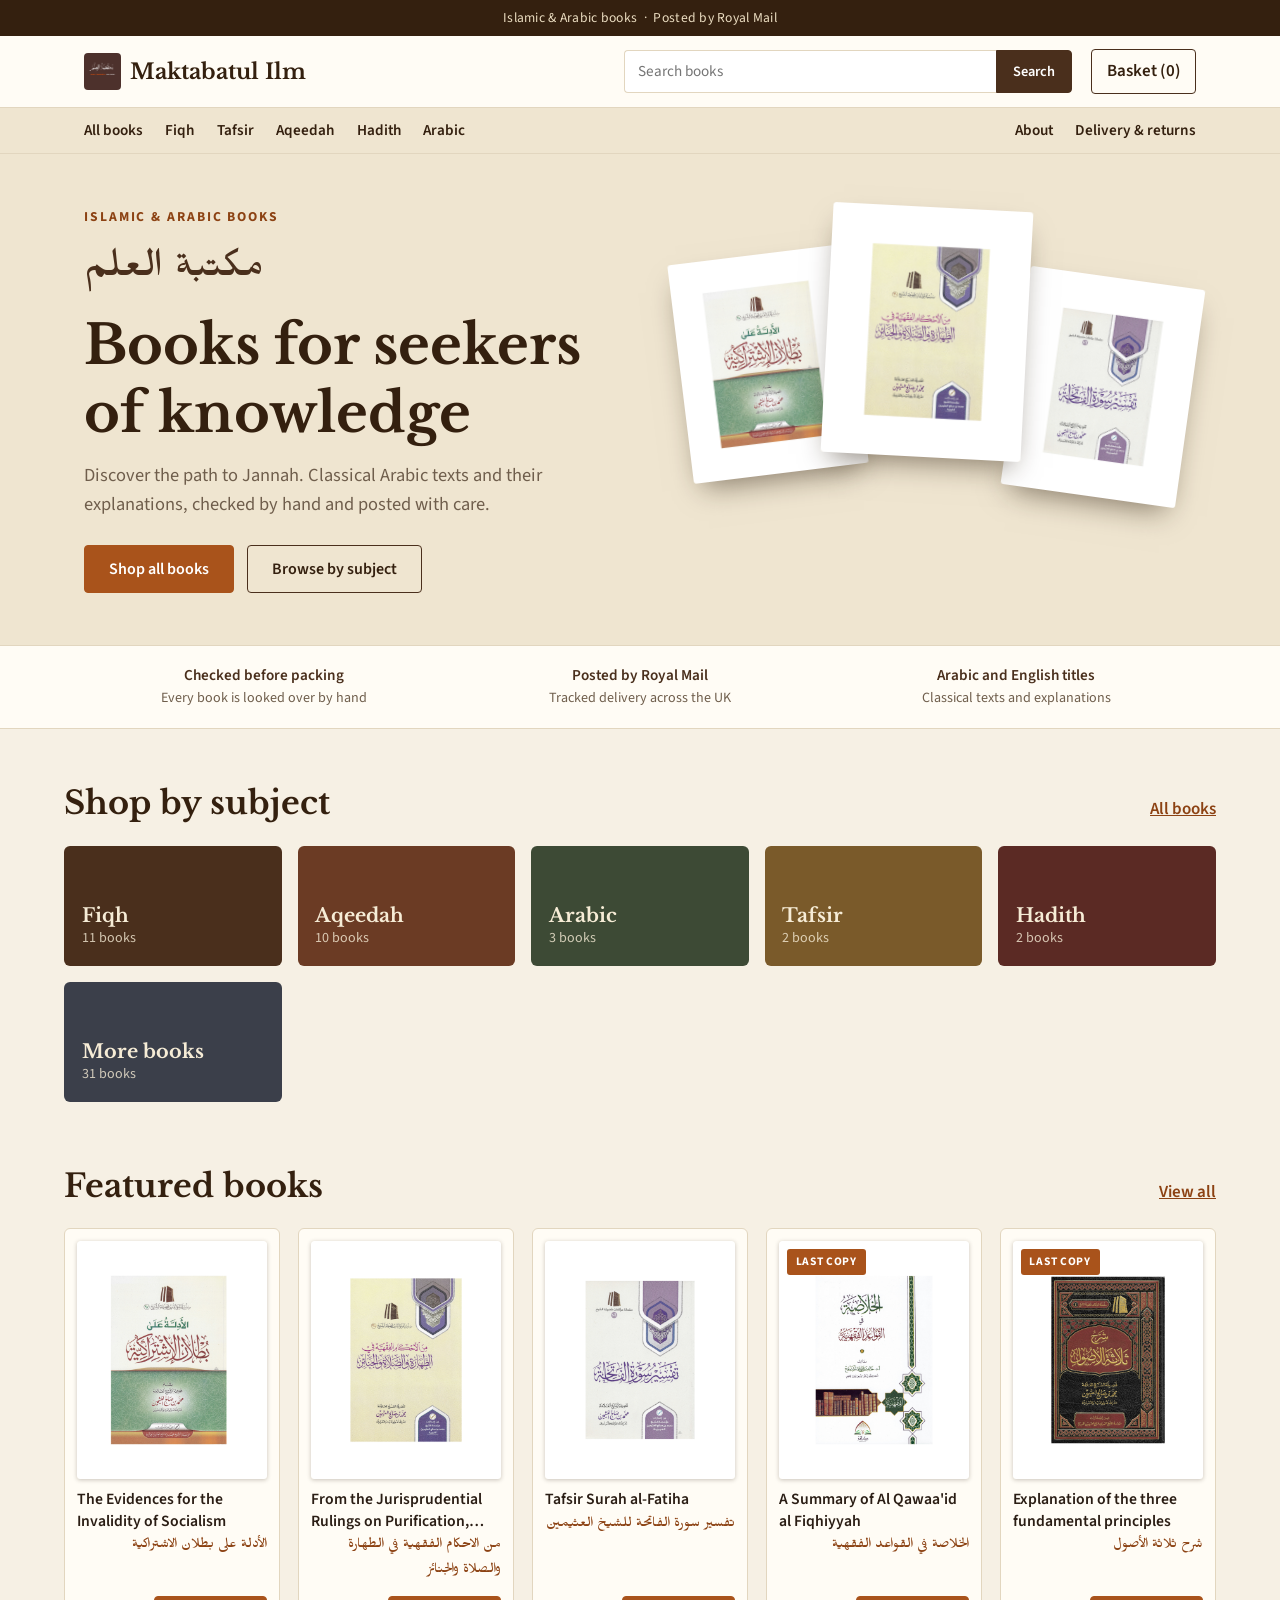
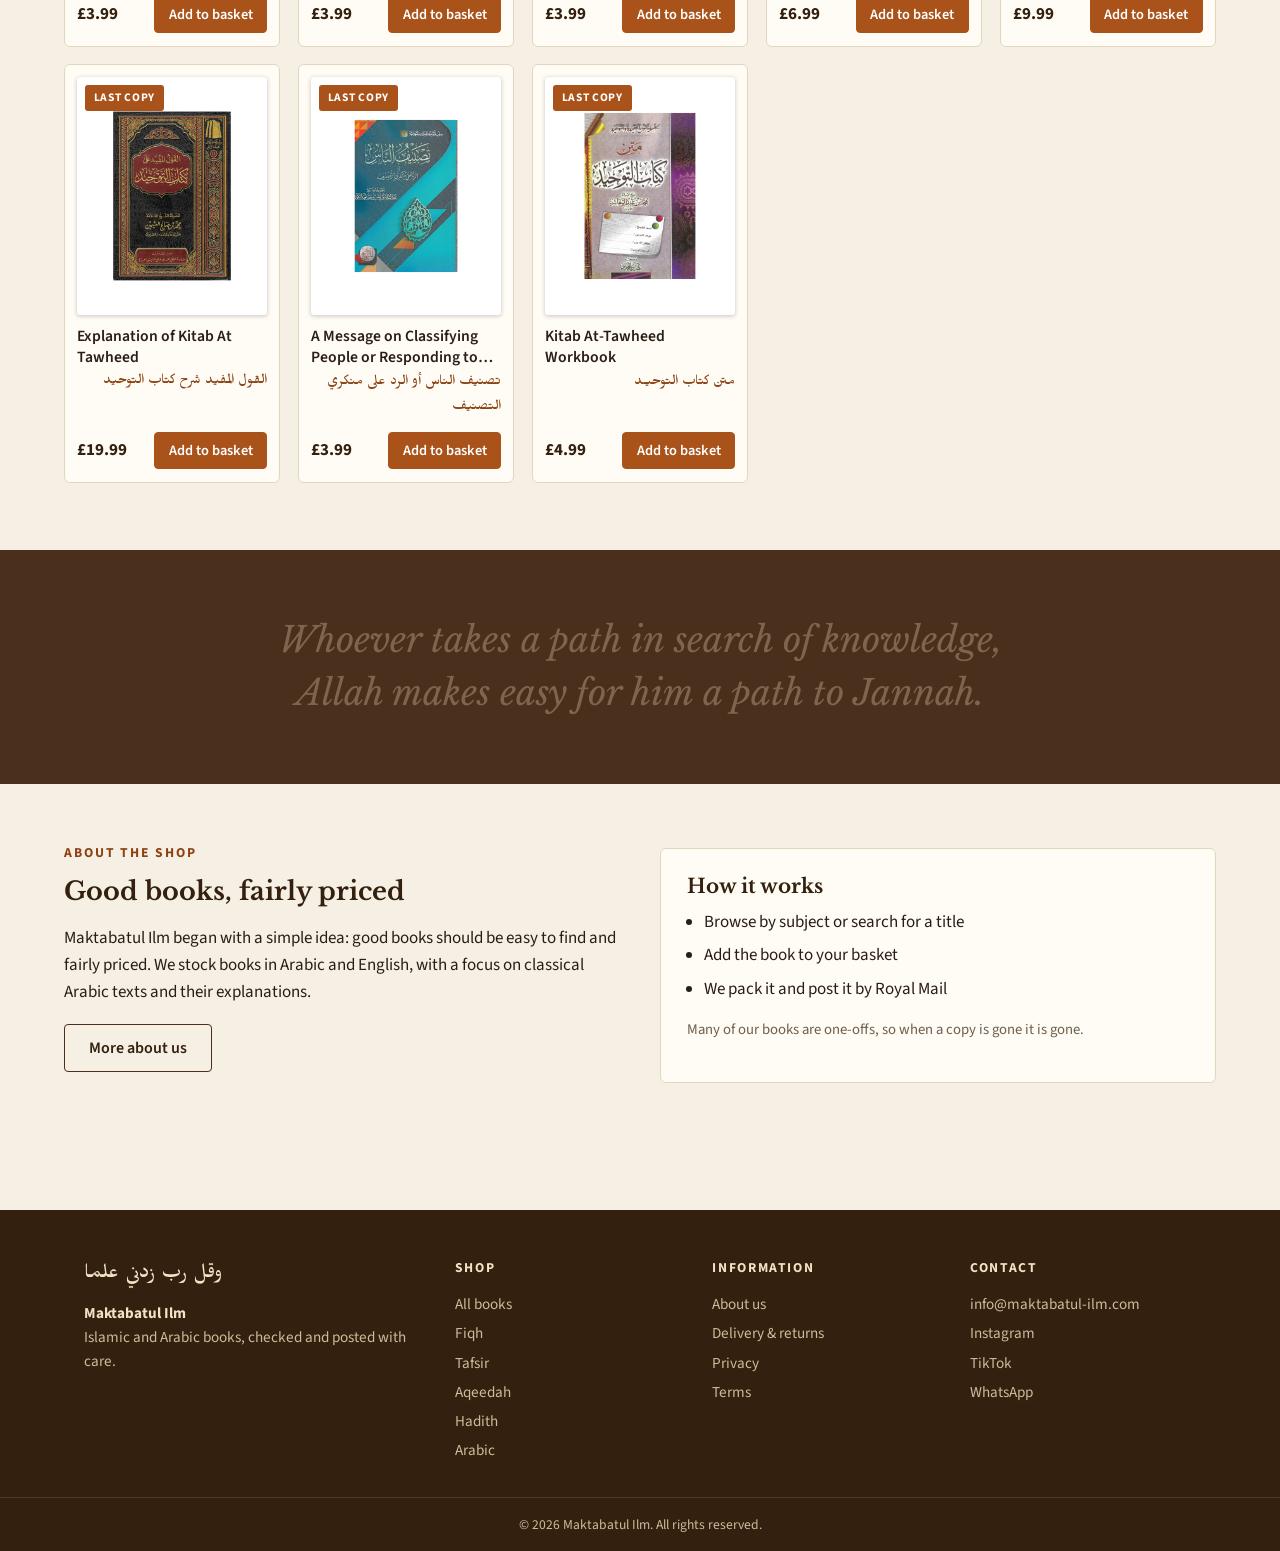
==== commit 8efc5401: "Website re construct" ====
--- a/index.html
+++ b/index.html
@@ -11,95 +11,74 @@
   <meta property="og:image" content="https://maktabatul-ilm.com/images/logo.png">
   <meta name="twitter:card" content="summary">
   <link rel="canonical" href="https://maktabatul-ilm.com/">
-  <meta name="theme-color" content="#120b07">
+  <meta name="theme-color" content="#4a2f1c">
   <title>Maktabatul Ilm | Islamic & Arabic Books</title>
   <meta name="description" content="An independent bookstore for Qur'an, hadith, fiqh, seerah and Arabic language books.">
-  <script>(function(){try{if(matchMedia('(prefers-reduced-motion: reduce)').matches)return;var d=document.documentElement;d.classList.add('cv-intro');if(sessionStorage.getItem('seen'))d.classList.add('cv-quick');sessionStorage.setItem('seen','1')}catch(e){}})()</script>
   <link rel="preconnect" href="https://fonts.googleapis.com">
   <link rel="preconnect" href="https://fonts.gstatic.com" crossorigin>
-  <link href="https://fonts.googleapis.com/css2?family=IM+Fell+English:ital@0;1&family=Lora:wght@400;500;600&family=Mirza:wght@400;700&display=swap" rel="stylesheet">
-  <link rel="stylesheet" href="style.css?v=3">
+  <link href="https://fonts.googleapis.com/css2?family=Libre+Baskerville:wght@400;700&family=Source+Sans+3:wght@400;600;700&family=Mirza:wght@400;700&display=swap" rel="stylesheet">
+  <link rel="stylesheet" href="style.css?v=5">
 </head>
-<body class="home">
+<body>
   <div id="site-header"></div>
 
   <main>
-    <div class="hero-wrap" id="top">
-      <section class="hero" aria-label="Welcome">
-        <div class="wall"></div>
-        <div class="shelf shelf-back"></div>
-        <div class="shelf shelf-front"></div>
-        <div class="sign-rig">
-          <div class="sign-bar"></div>
-          <div class="sign-swing">
-            <div class="ropes"><i></i><i></i></div>
-            <div class="board">
-              <h1 class="hero-ar" lang="ar" dir="rtl">مكتبة العلم</h1>
-              <p class="hero-name">Books for seekers of knowledge</p>
-              <p class="hero-tag">Discover the path to Jannah.</p>
-              <a class="btn" href="shop.html">Browse the shelves</a>
-            </div>
-          </div>
+    <section class="hero2">
+      <div class="wrap">
+        <div>
+          <p class="kicker">Islamic &amp; Arabic books</p>
+          <p class="ar" lang="ar" dir="rtl">مكتبة العلم</p>
+          <h1>Books for seekers of knowledge</h1>
+          <p class="lead">Discover the path to Jannah. Classical Arabic texts and their explanations, checked by hand and posted with care.</p>
+          <div class="cta"><a class="btn" href="shop.html">Shop all books</a><a class="btn ghost" href="#subjects">Browse by subject</a></div>
         </div>
-        <div class="scroll-cue" aria-hidden="true"></div>
-      </section>
-    </div>
-
-    <section class="section" id="subjects">
-      <h2>Browse by subject</h2>
-      <div class="spines" id="spines"><p class="status">Loading… If this stays, check that <strong>books.js</strong> and <strong>shared.js</strong> are in the same folder as the page.</p></div>
-    </section>
-
-    <section class="section" id="spotlight">
-      <h2>Book of the week</h2>
-      <div class="spotlight" id="spot"></div>
-    </section>
-
-    <section class="story-wrap" id="story" aria-labelledby="story-h">
-      <div class="story-stick">
-        <h2 id="story-h" class="story-title">From our shelf to yours</h2>
-        <div class="bk" aria-hidden="true">
-          <div class="bk-in">
-            <div class="bk-back"></div>
-            <div class="pg pg-l"><div><svg viewBox='-60 -60 120 120' fill='none' stroke='#5a3a26' stroke-width='1.6' aria-hidden='true'><path d='M0 -54 L9.6 -23.1 L38.2 -38.2 L23.1 -9.6 L54 0 L23.1 9.6 L38.2 38.2 L9.6 23.1 L0 54 L-9.6 23.1 L-38.2 38.2 L-23.1 9.6 L-54 0 L-23.1 -9.6 L-38.2 -38.2 L-9.6 -23.1Z'/><circle r='13'/></svg><p class="bk-name">Maktabatul Ilm</p></div></div>
-            <div class="pg pg-r"><div><p class="big-ar" lang="ar" dir="rtl">جزاكم الله خيرا</p><p>Thank you for reading.</p></div></div>
-            <div class="leaf"><div class="face front"><h3><small>I</small>Find it</h3><p>Browse by subject, or search for the exact title you have been looking for.</p></div><div class="face back"><p class="big-ar" lang="ar">اقرأ</p></div></div>
-            <div class="leaf"><div class="face front"><h3><small>II</small>Hold it</h3><p>Every book is checked and wrapped with care before it leaves the shelf.</p></div><div class="face back"><p class="big-ar" lang="ar">علم</p></div></div>
-            <div class="leaf"><div class="face front"><h3><small>III</small>Read it</h3><p>Posted by Royal Mail within two working days, ready for your own shelf.</p></div><div class="face back"><p class="big-ar" lang="ar">كتاب</p></div></div>
-            <div class="leaf"><div class="face front"><h3><small>IV</small>Pass it on</h3><p>A good book is meant to be shared, so lend it, gift it, learn from it.</p></div><div class="face back"><p class="big-ar" lang="ar">نور</p></div></div>
-          </div>
-        </div>
-        <a class="btn glow" href="shop.html">Start browsing</a>
-        <ol class="story-list"><li>Find it. Browse by subject, or search for the exact title you want.</li><li>Hold it. Every book is checked and wrapped with care.</li><li>Read it. Posted by Royal Mail within two working days.</li><li>Pass it on. A good book is meant to be shared.</li></ol>
+        <div class="hero-books" id="hero-books" aria-label="Some of our books"></div>
       </div>
     </section>
 
-    <section class="hadith" aria-label="A saying of the Prophet">
-      <blockquote>
-        <p data-split>Whoever takes a path in search of knowledge, Allah makes easy for him a path to Jannah.</p>
-        <cite>Sahih Muslim</cite>
-      </blockquote>
+    <div class="usps"><div class="wrap">
+      <div>Checked before packing<span>Every book is looked over by hand</span></div>
+      <div>Posted by Royal Mail<span>Tracked delivery across the UK</span></div>
+      <div>Arabic and English titles<span>Classical texts and explanations</span></div>
+    </div></div>
+
+    <section class="section wrap" id="subjects">
+      <div class="section-head"><h2>Shop by subject</h2><a href="shop.html">All books</a></div>
+      <div class="tiles" id="tiles"><p class="status">Loading… If this stays, check that <strong>books.js</strong> and <strong>shared.js</strong> are in the same folder as the page.</p></div>
     </section>
 
-    <section class="section">
-      <h2>Why Maktabatul Ilm</h2>
-      <div class="values">
-        <div class="panel"><h3>Carefully chosen</h3><p>Every title is picked for its value to students of knowledge, not to fill shelves.</p></div>
-        <div class="panel"><h3>Fairly priced</h3><p>Good books should be within reach, so we keep our prices honest.</p></div>
-        <div class="panel"><h3>Packed with care</h3><p>Each book is checked, wrapped and sent by Royal Mail within two working days.</p></div>
-      </div>
+    <section class="section wrap">
+      <div class="section-head"><h2>Featured books</h2><a href="shop.html">View all</a></div>
+      <div class="grid" id="featured"></div>
     </section>
 
-    <section class="section about">
-      <h2>About the shop</h2>
-      <p>Maktabatul Ilm began with a simple idea: good books should be easy to find and fairly priced. <a href="about.html">Read more about us</a>, or find us on <a href="https://www.instagram.com/maktabatul_ilm">Instagram</a> and <a href="https://www.tiktok.com/@maktabatulilm">TikTok</a>.</p>
+    <section class="quote">
+      <div class="wrap"><p data-split>Whoever takes a path in search of knowledge, Allah makes easy for him a path to Jannah.</p></div>
+    </section>
+
+    <section class="wrap split">
+      <div>
+        <p class="kicker">About the shop</p>
+        <h2>Good books, fairly priced</h2>
+        <p>Maktabatul Ilm began with a simple idea: good books should be easy to find and fairly priced. We stock books in Arabic and English, with a focus on classical Arabic texts and their explanations.</p>
+        <p><a class="btn ghost" href="about.html">More about us</a></p>
+      </div>
+      <div class="panel">
+        <h3>How it works</h3>
+        <ul>
+          <li>Browse by subject or search for a title</li>
+          <li>Add the book to your basket</li>
+          <li>We pack it and post it by Royal Mail</li>
+        </ul>
+        <p class="small-print">Many of our books are one-offs, so when a copy is gone it is gone.</p>
+      </div>
     </section>
   </main>
 
   <div id="site-footer"></div>
-  <script src="books.js?v=3"></script>
-  <script src="shared.js?v=3"></script>
-  <script src="home.js?v=3"></script>
-  <script src="fx.js?v=3"></script>
+  <script src="books.js?v=5"></script>
+  <script src="shared.js?v=5"></script>
+  <script src="home.js?v=5"></script>
+  <script src="fx.js?v=5"></script>
 </body>
 </html>
--- a/style.css
+++ b/style.css
@@ -1,488 +1,171 @@
 /* ==========================================================================
-   Maktabatul Ilm: candlelit library at night
-   Walnut and leather for the room, brass for the details, ember for the light,
-   aged parchment for anything you have to read closely.
+   Maktabatul Ilm: a clean, warm bookshop. Cream paper, dark brown, one orange.
    ========================================================================== */
+:root {
+  --bg: #f6f0e4; --paper: #fffcf5; --line: #e2d6bf; --cream: #efe5d0;
+  --ink: #2a1d14; --muted: #6f5e4c;
+  --brown: #4a2f1c; --brown-d: #34200f;
+  --accent: #a9531b; --accent-d: #8c4213;
+  --f-head: "Libre Baskerville", Georgia, serif;
+  --f-body: "Source Sans 3", system-ui, sans-serif;
+  --f-ar: "Mirza", "Noto Naskh Arabic", serif;
+  --wrap: 72rem;
+}
+*, *::before, *::after { box-sizing: border-box; }
+html { scroll-behavior: smooth; }
+body { margin: 0; background: var(--bg); color: var(--ink); font: 400 1.0625rem/1.6 var(--f-body); animation: pageIn .45s ease; }
+@keyframes pageIn { from { opacity: 0; } to { opacity: 1; } }
+img { max-width: 100%; display: block; }
+a { color: var(--accent-d); }
+h1, h2, h3 { font-family: var(--f-head); line-height: 1.25; margin: 0 0 .6rem; color: var(--brown-d); }
+.wrap { max-width: var(--wrap); margin: 0 auto; padding: 0 1.25rem; }
+[lang="ar"] { font-family: var(--f-ar); }
+:focus-visible { outline: 2px solid var(--accent); outline-offset: 2px; }
 
-:root {
-  --night: #14100c;
-  --leather: #1c1510;
-  --leather-2: #261b13;
-  --oak: #6a4528;
-  --brass: #a88650;
-  --brass-hi: #cdb07c;
-  --ember: #b9773a;
-  --ember-deep: #8f5424;
-  --parchment: #d8c8a6;
-  --muted: #a39178;
-  --page: #d6c49f;
-  --ink: #2a1a0f;
-  --ink-soft: #5a3a26;
-  --line: rgba(201, 150, 74, .3);
+/* ----- Buttons ----- */
+.btn {
+  display: inline-block; font: 600 1rem var(--f-body); text-decoration: none; text-align: center; cursor: pointer;
+  background: var(--accent); color: #fff; border: 1px solid var(--accent); padding: .75rem 1.5rem; border-radius: 4px; transition: background .2s, transform .2s;
+}
+.btn:hover { background: var(--accent-d); }
+.btn.small { padding: .45rem .85rem; font-size: .9rem; }
+.btn.ghost { background: transparent; color: var(--brown-d); border-color: var(--brown); }
+.btn.ghost:hover { background: var(--brown); color: #fff; }
+.btn:disabled { background: #cdbfa5; border-color: #cdbfa5; color: #fff; cursor: not-allowed; }
+.link-btn { font: inherit; background: none; border: 0; color: var(--accent-d); text-decoration: underline; cursor: pointer; padding: 0; }
 
-  --f-display: "IM Fell English", "Amiri", Georgia, serif;
-  --f-body: "Lora", Georgia, serif;
-  --f-ar: "Mirza", "Amiri", serif;
+/* ----- Header ----- */
+.announce { background: var(--brown-d); color: #eadcc0; text-align: center; font-size: .85rem; padding: .45rem 1rem; letter-spacing: .02em; }
+.site-header { position: sticky; top: 0; z-index: 50; background: var(--paper); border-bottom: 1px solid var(--line); transition: box-shadow .25s; }
+.site-header.solid { box-shadow: 0 4px 14px rgba(60, 40, 20, .12); }
+.site-header .bar { max-width: var(--wrap); margin: 0 auto; padding: .8rem 1.25rem; display: flex; align-items: center; gap: 1.2rem; }
+.brand { display: inline-flex; align-items: center; gap: .6rem; font: 700 1.35rem var(--f-head); color: var(--brown-d); text-decoration: none; white-space: nowrap; }
+.logo { width: 2.3rem; height: 2.3rem; object-fit: cover; border-radius: 4px; }
+.hsearch { flex: 1; max-width: 28rem; margin-left: auto; display: flex; }
+.hsearch input { flex: 1; min-width: 0; font: inherit; font-size: .95rem; padding: .55rem .8rem; border: 1px solid var(--line); border-right: 0; border-radius: 4px 0 0 4px; background: #fff; color: var(--ink); }
+.hsearch button { font: 600 .9rem var(--f-body); padding: 0 1rem; border: 1px solid var(--brown); background: var(--brown); color: #fff; border-radius: 0 4px 4px 0; cursor: pointer; }
+.cart-btn { color: var(--brown-d); text-decoration: none; font-weight: 600; border: 1px solid var(--brown); border-radius: 4px; padding: .5rem .9rem; white-space: nowrap; }
+.cart-btn:hover { background: var(--brown); color: #fff; }
+.catnav { border-top: 1px solid var(--line); background: var(--cream); }
+.catnav .in { max-width: var(--wrap); margin: 0 auto; padding: 0 1.25rem; display: flex; gap: 1.4rem; overflow-x: auto; white-space: nowrap; scrollbar-width: none; }
+.catnav a { color: var(--brown-d); text-decoration: none; font-size: .95rem; font-weight: 600; padding: .6rem 0; border-bottom: 2px solid transparent; }
+.catnav a:hover, .catnav a.active { border-bottom-color: var(--accent); }
+.catnav .sp { margin-left: auto; }
 
-  --paper-grain: url("data:image/svg+xml,%3Csvg xmlns='http://www.w3.org/2000/svg' width='180' height='180'%3E%3Cfilter id='n'%3E%3CfeTurbulence type='fractalNoise' baseFrequency='.8' numOctaves='2' stitchTiles='stitch'/%3E%3CfeColorMatrix values='0 0 0 0 .25  0 0 0 0 .15  0 0 0 0 .05  0 0 0 .5 0'/%3E%3C/filter%3E%3Crect width='100%25' height='100%25' filter='url(%23n)'/%3E%3C/svg%3E");
-  --lattice: url("data:image/svg+xml,%3Csvg xmlns='http://www.w3.org/2000/svg' width='96' height='96' viewBox='0 0 96 96' fill='none' stroke='%23c9964a' stroke-width='1.2' stroke-opacity='.18'%3E%3Cpath d='M48 6l11.4 18.2L80 24.6 72.2 44 90 48 72.2 52l7.8 19.4-20.6.4L48 90 36.6 71.8 16 71.4 23.8 52 6 48l17.8-4L16 24.6l20.6-.4z'/%3E%3Cpath d='M0 0l8 8M96 0l-8 8M0 96l8-8M96 96l-8-8'/%3E%3C/svg%3E");
+/* ----- Home: hero ----- */
+.hero2 { background: var(--cream); border-bottom: 1px solid var(--line); overflow: hidden; }
+.hero2 .wrap { display: grid; grid-template-columns: 1.05fr 1fr; gap: 2rem; align-items: center; padding-top: 3.2rem; padding-bottom: 3.2rem; min-height: 28rem; }
+.kicker { font-size: .85rem; font-weight: 700; letter-spacing: .14em; text-transform: uppercase; color: var(--accent-d); margin: 0 0 .8rem; }
+.hero2 h1 { font-size: clamp(2.1rem, 4.6vw, 3.4rem); margin-bottom: .9rem; }
+.hero2 .ar { text-align: left; font-size: clamp(2rem, 4vw, 3rem); color: var(--brown); margin: 0 0 .2rem; line-height: 1.4; }
+.hero2 .lead { font-size: 1.15rem; color: var(--muted); max-width: 30rem; margin: 0 0 1.6rem; }
+.hero2 .cta { display: flex; gap: .8rem; flex-wrap: wrap; }
+.hero-books { position: relative; height: 24rem; }
+.hb { position: absolute; width: 11rem; will-change: transform; transition: transform .3s ease; }
+.hb .photo, .hb .cover { box-shadow: 0 14px 28px -10px rgba(40, 25, 10, .55); }
+.hb:nth-child(1) { left: 2%; top: 12%; --r: -7deg; --k: .05; }
+.hb:nth-child(2) { left: 30%; top: 0; --r: 3deg; --k: .12; z-index: 2; width: 12.5rem; }
+.hb:nth-child(3) { right: 1%; top: 18%; --r: 8deg; --k: .08; }
+.hb { transform: translateY(calc(var(--sy, 0) * var(--k) * -1px)) rotate(var(--r)); }
+.hb:hover { transform: translateY(calc(var(--sy, 0) * var(--k) * -1px - 6px)) rotate(0deg); z-index: 3; }
+
+/* ----- Home: strips and sections ----- */
+.usps { background: var(--paper); border-bottom: 1px solid var(--line); }
+.usps .wrap { display: grid; grid-template-columns: repeat(3, 1fr); gap: 1rem; padding-top: 1.1rem; padding-bottom: 1.1rem; text-align: center; font-weight: 600; font-size: .95rem; color: var(--brown); }
+.usps span { display: block; font-weight: 400; color: var(--muted); font-size: .88rem; }
+.section { padding: 3.4rem 0 .6rem; }
+.section-head { display: flex; align-items: baseline; justify-content: space-between; gap: 1rem; margin-bottom: 1.4rem; }
+.section-head h2 { font-size: clamp(1.5rem, 3vw, 2rem); margin: 0; }
+.section-head a { font-weight: 600; white-space: nowrap; }
+.tiles { display: grid; grid-template-columns: repeat(auto-fill, minmax(12.5rem, 1fr)); gap: 1rem; }
+.tile { display: flex; flex-direction: column; justify-content: flex-end; min-height: 7.5rem; padding: 1rem 1.1rem; border-radius: 6px; text-decoration: none; color: #f6ecd6; background: var(--c); transition: transform .25s, box-shadow .25s; }
+.tile:hover { transform: translateY(-4px); box-shadow: 0 12px 20px -10px rgba(40, 25, 10, .6); }
+.tile b { font: 700 1.2rem var(--f-head); }
+.tile small { opacity: .8; font-size: .88rem; }
+.quote { background: var(--brown); color: #eadcc0; margin-top: 3.6rem; padding: 4rem 0; text-align: center; }
+.quote p { font: italic 400 clamp(1.4rem, 3.4vw, 2.2rem)/1.5 var(--f-head); max-width: 46rem; margin: 0 auto; color: #f3e6c9; }
+.quote .w { color: #7d6650; transition: color .5s; }
+.quote .w.on { color: #f3e6c9; }
+.split { display: grid; grid-template-columns: 1fr 1fr; gap: 2.5rem; align-items: center; padding: 3.6rem 0; }
+.split .panel { background: var(--paper); border: 1px solid var(--line); border-radius: 6px; padding: 1.6rem; }
+.split ul { margin: 0; padding-left: 1.1rem; }
+.split li { margin: .4rem 0; }
+
+/* ----- Book cards ----- */
+.grid { display: grid; grid-template-columns: repeat(auto-fill, minmax(11.5rem, 1fr)); gap: 1.1rem; }
+.card { background: var(--paper); border: 1px solid var(--line); border-radius: 6px; display: flex; flex-direction: column; transition: box-shadow .25s, transform .25s; }
+.card:hover { box-shadow: 0 12px 22px -12px rgba(60, 40, 20, .45); transform: translateY(-3px); }
+.card-link { display: block; color: inherit; text-decoration: none; padding: .75rem .75rem 0; }
+.photo, .cover { position: relative; aspect-ratio: 4 / 5; overflow: hidden; border-radius: 3px; background: #e9dec8; box-shadow: 0 1px 4px rgba(40, 25, 10, .25); }
+.photo img { width: 100%; height: 100%; object-fit: cover; }
+.cover { display: grid; place-items: center; padding: 1rem; text-align: center; background: var(--c); color: #f1e3c4; border-left: 6px solid rgba(0, 0, 0, .25); }
+.cover .ttl { font: 700 1.05rem/1.3 var(--f-head); }
+.card h3 { font: 600 .98rem/1.35 var(--f-body); color: var(--ink); margin: .65rem 0 .15rem; display: -webkit-box; -webkit-line-clamp: 2; -webkit-box-orient: vertical; overflow: hidden; }
+.ar-title { margin: 0; color: var(--accent-d); font-size: 1.05rem; line-height: 1.5; }
+.ar-title.big { font-size: 1.6rem; }
+.buy { margin-top: auto; display: flex; justify-content: space-between; align-items: center; gap: .5rem; padding: .7rem .75rem .8rem; }
+.price { font-weight: 700; color: var(--brown-d); }
+.price.big { font-size: 1.6rem; margin: .3rem 0; }
+.card.sold .photo img, .card.sold .cover, .detail.sold .photo img { filter: grayscale(.8); opacity: .6; }
+.stamp { position: absolute; top: .5rem; left: .5rem; z-index: 2; font-style: normal; font-size: .72rem; font-weight: 700; letter-spacing: .06em; text-transform: uppercase; padding: .22rem .55rem; border-radius: 3px; color: #fff; }
+.stamp.sold { background: #3a2a1e; }
+.stamp.last { background: var(--accent); }
+
+/* ----- Shop, book, basket and text pages ----- */
+.page { max-width: var(--wrap); margin: 0 auto; padding: 2.2rem 1.25rem 3rem; }
+.page h1 { font-size: clamp(1.8rem, 4vw, 2.5rem); }
+.page-head { display: flex; align-items: baseline; justify-content: space-between; gap: 1rem; flex-wrap: wrap; }
+.count, .status, .crumbs, .small-print, .stock-note { color: var(--muted); font-size: .92rem; }
+.toolbar { display: flex; gap: 1rem; align-items: center; flex-wrap: wrap; margin: .8rem 0 .9rem; }
+.toolbar input[type=search] { flex: 1; min-width: 12rem; max-width: 24rem; font: inherit; padding: .6rem .8rem; border: 1px solid var(--line); border-radius: 4px; background: #fff; }
+.filters { display: flex; gap: .5rem; flex-wrap: wrap; margin-bottom: 1.4rem; }
+.chip { font: 600 .9rem var(--f-body); color: var(--brown-d); background: var(--paper); border: 1px solid var(--line); border-radius: 999px; padding: .4rem .95rem; cursor: pointer; }
+.chip:hover { border-color: var(--brown); }
+.chip.on { background: var(--brown); border-color: var(--brown); color: #fff; }
+.detail { display: grid; grid-template-columns: minmax(14rem, 22rem) 1fr; gap: 2.4rem; margin: 1rem 0 2.5rem; align-items: start; }
+.detail h1 { margin-bottom: .3rem; }
+.stock-note { font-weight: 600; color: var(--accent-d); }
+.related-title { font-size: 1.5rem; margin-top: 1rem; }
+.prose { max-width: 46rem; }
+.prose h2 { font-size: 1.35rem; margin-top: 2rem; }
+.basket-list { list-style: none; margin: 1rem 0; padding: 0; background: var(--paper); border: 1px solid var(--line); border-radius: 6px; }
+.basket-list li { display: flex; align-items: center; gap: 1rem; padding: .9rem 1rem; border-bottom: 1px solid var(--line); }
+.basket-list li:last-child { border-bottom: 0; }
+.basket-list a { flex: 1; font-weight: 600; text-decoration: none; color: var(--ink); }
+.cart-total { font-size: 1.25rem; }
+
+/* ----- Footer ----- */
+.site-footer { background: var(--brown-d); color: #cdbb9b; margin-top: 4rem; font-size: .95rem; }
+.site-footer .cols { max-width: var(--wrap); margin: 0 auto; padding: 3rem 1.25rem 2rem; display: grid; grid-template-columns: 1.5fr 1fr 1fr 1fr; gap: 2rem; }
+.site-footer h4 { font: 700 .85rem var(--f-body); letter-spacing: .12em; text-transform: uppercase; color: #f1e3c4; margin: 0 0 .8rem; }
+.site-footer a { color: #cdbb9b; text-decoration: none; display: block; padding: .15rem 0; }
+.site-footer a:hover { color: #fff; text-decoration: underline; }
+.site-footer .foot-ar { text-align: left; font-size: 1.5rem; color: #f1e3c4; margin: 0 0 .4rem; line-height: 1.5; }
+.site-footer p { margin: 0 0 .5rem; }
+.site-footer .legal { border-top: 1px solid rgba(255, 255, 255, .12); text-align: center; padding: 1rem; font-size: .85rem; }
+
+/* ----- Scroll reveals (classes are added by fx.js, so nothing is hidden if it fails) ----- */
+.fx-pre { opacity: 0; transform: translateY(22px); }
+.fx-in { opacity: 1; transform: none; transition: opacity .7s ease var(--d, 0ms), transform .7s ease var(--d, 0ms); }
+.card.fx-in { transition: opacity .6s ease var(--d, 0ms), transform .6s ease var(--d, 0ms), box-shadow .25s; }
+
+/* ----- Small screens ----- */
+@media (max-width: 800px) {
+  .site-header .bar { flex-wrap: wrap; gap: .6rem; padding: .6rem 1rem; }
+  .hsearch { order: 3; flex-basis: 100%; max-width: none; margin: 0; }
+  .cart-btn { margin-left: auto; }
+  .hero2 .wrap { grid-template-columns: 1fr; padding-top: 2rem; padding-bottom: 1.5rem; min-height: 0; }
+  .hero-books { height: 17rem; }
+  .hb { width: 7.6rem; } .hb:nth-child(2) { width: 8.8rem; }
+  .usps .wrap { grid-template-columns: 1fr; gap: .5rem; }
+  .split, .detail { grid-template-columns: 1fr; gap: 1.4rem; }
+  .site-footer .cols { grid-template-columns: 1fr 1fr; }
+  .grid { grid-template-columns: repeat(auto-fill, minmax(9.2rem, 1fr)); gap: .8rem; }
+  .buy { flex-direction: column; align-items: stretch; }
+  .buy .btn { width: 100%; }
 }
-
-* { box-sizing: border-box; }
-html { scroll-behavior: smooth; scroll-padding-top: 5rem; background: var(--night); }
-body {
-  margin: 0;
-  background: var(--night);
-  color: var(--parchment);
-  font-family: var(--f-body);
-  line-height: 1.75;
-  background: radial-gradient(ellipse 90% 50% at 50% 0, rgba(185, 119, 58, .03), transparent 70%), var(--night);
+@media (prefers-reduced-motion: reduce) {
+  *, *::before, *::after { animation: none !important; transition: none !important; scroll-behavior: auto !important; }
+  .fx-pre { opacity: 1; transform: none; }
+  .hb { transform: rotate(var(--r)) !important; }
 }
-h1, h2, h3, .brand { font-family: var(--f-display); font-weight: 400; line-height: 1.2; }
-a { color: var(--brass-hi); }
-a:hover { color: #f3cd8a; }
-img { max-width: 100%; }
-:focus-visible { outline: 3px solid var(--brass-hi); outline-offset: 3px; }
-::selection { background: var(--ember); color: #1b1009; }
-
-/* Film grain and vignette sit above everything but never block clicks */
-body::before, body::after { content: ""; position: fixed; inset: 0; pointer-events: none; z-index: 80; }
-body::before { background-image: var(--paper-grain); opacity: .13; }
-body::after { background: radial-gradient(ellipse at center, transparent 55%, rgba(0, 0, 0, .66) 100%); }
-
-/* ===== Page-turn transition (pure CSS, driven by classes on <html>) ===== */
-html::before, html::after { content: ""; position: fixed; inset: 0; z-index: 1000; pointer-events: none; }
-html::before {
-  background:
-    repeating-linear-gradient(transparent 0 2.3rem, rgba(90, 60, 30, .09) 2.3rem calc(2.3rem + 1px)),
-    var(--paper-grain),
-    linear-gradient(90deg, #a9946b, #d3c096 5%, #d9c7a1 55%, #c6b288);
-  transform-origin: left center;
-  transform: perspective(2200px) rotateY(-100deg);
-  backface-visibility: hidden;
-}
-html::after { background: #0d0906; opacity: 0; }
-html.cv-intro::before { animation: pgOpen .9s cubic-bezier(.62, 0, .3, 1) .15s forwards; transform: perspective(2200px) rotateY(0); }
-html.cv-intro::after { animation: pgShade .9s ease-in-out .15s forwards; }
-html.cv-intro.cv-quick::before, html.cv-intro.cv-quick::after { animation-duration: .55s; animation-delay: 0s; }
-html.cv-leave::before { animation: pgClose .5s cubic-bezier(.55, 0, .35, 1) forwards; }
-html.cv-leave::after { animation: pgShade .5s ease-in-out forwards; }
-@keyframes pgOpen { from { transform: perspective(2200px) rotateY(0); } to { transform: perspective(2200px) rotateY(-100deg); } }
-@keyframes pgClose { from { transform: perspective(2200px) rotateY(-100deg); } to { transform: perspective(2200px) rotateY(0); } }
-@keyframes pgShade { 0% { opacity: 0; } 45% { opacity: .45; } 100% { opacity: 0; } }
-
-/* ===== Header ===== */
-.site-header {
-  position: sticky; top: 0; z-index: 100;
-  display: flex; align-items: center; gap: 1.5rem;
-  padding: .8rem 1.5rem;
-  background: rgba(18, 11, 7, .94);
-  border-bottom: 1px solid var(--line);
-  transition: background .4s, border-color .4s;
-}
-body.home .site-header { position: fixed; left: 0; right: 0; background: transparent; border-bottom-color: transparent; }
-body.home .site-header.solid { background: rgba(18, 11, 7, .92); border-bottom-color: var(--line); backdrop-filter: blur(6px); }
-.brand { display: inline-flex; align-items: center; gap: .65rem; margin-right: auto; font-size: 1.65rem; color: var(--parchment); text-decoration: none; }
-.logo { height: 2.1rem; width: auto; border-radius: 3px; }
-.site-header nav { display: flex; gap: 1.4rem; }
-.site-header nav a { color: var(--parchment); text-decoration: none; padding: .2rem 0; border-bottom: 1px solid transparent; }
-.site-header nav a:hover, .site-header nav a.active { color: var(--brass-hi); border-bottom-color: var(--brass); }
-.cart-btn {
-  font: inherit; color: var(--parchment); text-decoration: none; background: transparent;
-  border: 1px solid var(--brass); padding: .3rem .85rem; cursor: pointer;
-}
-.cart-btn:hover { background: var(--brass); color: #1b1009; }
-
-/* ===== Buttons ===== */
-.btn {
-  display: inline-block; font: inherit; font-weight: 600; text-decoration: none; cursor: pointer;
-  background: var(--ember); color: #1b1009; border: 0; padding: .8rem 1.7rem;
-}
-.btn:hover:not(:disabled) { background: var(--brass-hi); color: #1b1009; }
-.btn:disabled { background: #4a3b2c; color: #9c8a76; cursor: not-allowed; }
-.btn.small { padding: .45rem .95rem; font-size: .9rem; }
-.btn.glow { box-shadow: 0 6px 18px rgba(0, 0, 0, .5); }
-.link-btn { font: inherit; background: none; border: 0; color: var(--ember-deep); text-decoration: underline; cursor: pointer; }
-
-/* ==========================================================================
-   Home: the pinned hero. A hand-painted wooden shop sign over bare plank walls
-   ========================================================================== */
-.hero-wrap { height: 190svh; position: relative; }
-.hero { position: sticky; top: 0; height: 100svh; overflow: hidden; background: #1d140d; --p: 0; --mx: 0; --my: 0; }
-.wall {
-  position: absolute; inset: -4%;
-  background:
-    repeating-linear-gradient(90deg, rgba(255, 235, 200, .02) 0 1px, transparent 1px 11px),
-    repeating-linear-gradient(90deg, transparent 0 147px, rgba(0, 0, 0, .75) 147px 150px),
-    repeating-linear-gradient(90deg, #2c1f15 0 150px, #261a11 150px 300px, #302217 300px 450px);
-  transform: translate3d(calc(var(--mx) * -8px), calc(var(--p) * -40px), 0);
-}
-.wall::after { content: ""; position: absolute; inset: 0; background: var(--paper-grain); opacity: .5; }
-.hero::after { content: ""; position: absolute; inset: 0; pointer-events: none; background: radial-gradient(ellipse at 50% 42%, transparent 35%, rgba(0, 0, 0, .65) 100%); }
-
-/* The sign */
-.sign-rig {
-  position: absolute; left: 50%; top: 4.2rem; width: min(33rem, 88vw); z-index: 2; container-type: inline-size;
-  transform: translate3d(-50%, calc(var(--p) * -70px), 0);
-  opacity: calc(1 - var(--p) * .7);
-}
-.sign-bar { height: 7px; width: 74%; margin: 0 auto; background: linear-gradient(#4a4540, #1a1815); border-radius: 4px; box-shadow: 0 3px 5px rgba(0, 0, 0, .6); }
-.sign-swing { transform-origin: 50% 0; rotate: calc(var(--mx) * 1.1deg); animation: swing 7s ease-in-out infinite alternate; }
-.ropes { display: flex; justify-content: space-between; padding: 0 17%; height: 2.6rem; }
-.ropes i { width: 4px; background: repeating-linear-gradient(135deg, #8a7550 0 2px, #5b4a30 2px 4px); }
-.board {
-  position: relative; padding: 7cqw 6cqw 6cqw; text-align: center; border-radius: 5px;
-  background:
-    radial-gradient(circle at 4% 7%, #1c130c 0 5px, transparent 6px), radial-gradient(circle at 96% 7%, #1c130c 0 5px, transparent 6px),
-    radial-gradient(circle at 4% 93%, #1c130c 0 5px, transparent 6px), radial-gradient(circle at 96% 93%, #1c130c 0 5px, transparent 6px),
-    var(--paper-grain),
-    repeating-linear-gradient(180deg, transparent 0 59px, rgba(0, 0, 0, .55) 59px 61px),
-    repeating-linear-gradient(180deg, #5f3f25 0 61px, #55371f 61px 122px);
-  border: 5px solid #34220f; box-shadow: 0 26px 40px -12px #000, inset 0 0 0 2px rgba(216, 200, 166, .12);
-}
-.board::before { content: ""; position: absolute; inset: 9px; border: 1.5px solid rgba(216, 200, 166, .4); border-radius: 2px; pointer-events: none; }
-.hero-ar { font-family: var(--f-ar); font-size: min(17cqw, 11svh); white-space: nowrap; line-height: 1.25; margin: 0; color: #e0cfaa; text-shadow: 1px 2px 0 rgba(0, 0, 0, .55); }
-.hero-name { font-family: var(--f-display); font-size: 5.6cqw; letter-spacing: .04em; margin: .2rem 0 .1rem; color: #d8c8a6; }
-.hero-tag { font-style: italic; color: #b8a47c; font-size: clamp(.85rem, 3.2cqw, 1rem); margin: 0 0 1.1rem; }
-.board .btn { font-size: .95rem; }
-.scroll-cue { position: absolute; left: 50%; bottom: 1.4rem; z-index: 3; width: 1px; height: 2.6rem; background: linear-gradient(var(--brass), transparent); opacity: calc(1 - var(--p) * 4); }
-
-/* Two shelves of plain book spines that slide sideways as you scroll */
-.shelf {
-  position: absolute; left: -2%; right: -2%; bottom: var(--b); height: calc(var(--h) + 18px);
-  background-repeat: repeat-x; background-size: auto var(--h); background-position: calc(var(--p) * var(--sp) * 1px + var(--mx) * var(--md) * 1px) 0;
-}
-.shelf::after { content: ""; position: absolute; left: 0; right: 0; bottom: 0; height: 18px; background: linear-gradient(#6b4a2c, #4a3019 40%, #2a1b0e); box-shadow: 0 -2px 6px rgba(0, 0, 0, .5); }
-.shelf-front { --b: 0px; --h: 14svh; --sp: -380; --md: -26; background-image: url(images/shelf-front.svg); }
-.shelf-back { --b: calc(14svh + 18px + 2svh); --h: 10svh; --sp: 240; --md: -12; background-image: url(images/shelf-back.svg); filter: brightness(.62); }
-
-@keyframes swing { from { transform: rotate(-1.1deg); } to { transform: rotate(1.1deg); } }
-@keyframes lampFlicker { 0% { opacity: .88; } 22% { opacity: 1; } 41% { opacity: .92; } 63% { opacity: 1; } 100% { opacity: .9; } }
-@keyframes beamShimmer { from { opacity: .35; } to { opacity: .6; } }
-@keyframes cue { from { transform: translateY(0); opacity: 1; } to { transform: translateY(3.2rem); opacity: 0; } }
-.flame { transform-box: fill-box; transform-origin: 50% 90%; animation: flick 1.9s ease-in-out infinite alternate; }
-.glow { animation: glowPulse 3.3s ease-in-out infinite alternate; }
-@keyframes flick { 0% { transform: scale(1, 1) skewX(0); } 30% { transform: scale(.92, 1.08) skewX(-3deg); } 60% { transform: scale(1.04, .95) skewX(2deg); } 100% { transform: scale(.96, 1.05) skewX(-1deg); } }
-@keyframes glowPulse { from { opacity: .75; } to { opacity: 1; } }
-
-/* ==========================================================================
-   Sections
-   ========================================================================== */
-.section { max-width: 70rem; margin: 0 auto; padding: 6rem 1.5rem 1rem; }
-.section h2, .section-title { font-size: clamp(2rem, 4vw, 2.7rem); margin: 0 0 1.6rem; color: var(--parchment); }
-
-.status { color: var(--muted); }
-
-/* Subjects as book spines on a shelf */
-.spines {
-  display: flex; align-items: flex-end; gap: 7px; overflow-x: auto; padding: 3rem 1.25rem 18px; margin: 0 -1.25rem;
-  background: linear-gradient(#8a5c36, #4a2f1b 45%, #24150b) left bottom / 100% 18px no-repeat local;
-  box-shadow: 0 24px 28px -20px #000;
-  scrollbar-width: none;
-}
-.spines::-webkit-scrollbar { display: none; }
-.spine {
-  flex: 0 0 auto; width: 3.7rem; height: var(--h); display: flex; flex-direction: column; align-items: center; justify-content: space-between;
-  padding: 1.1rem 0 .9rem; text-decoration: none; color: #f3e4c2; position: relative;
-  background: linear-gradient(90deg, rgba(255, 255, 255, .14), transparent 20%, transparent 78%, rgba(0, 0, 0, .4)), var(--c);
-  border-radius: 3px 3px 0 0;
-  transition: transform .35s cubic-bezier(.2, .8, .2, 1), box-shadow .35s;
-}
-.spine::before, .spine::after { content: ""; position: absolute; left: 0; right: 0; height: 3px; background: var(--brass); opacity: .8; }
-.spine::before { top: .55rem; }
-.spine::after { bottom: .55rem; }
-.spine b { writing-mode: vertical-rl; font-family: var(--f-display); font-weight: 400; font-size: 1.2rem; letter-spacing: .02em; margin: 1.4rem 0; }
-.spine small { font-size: .78rem; opacity: .85; margin-bottom: .7rem; }
-.spine:hover, .spine:focus-visible { transform: translateY(-18px); box-shadow: 0 18px 24px -8px rgba(0, 0, 0, .7); color: #fff3d6; }
-.spine.all { width: 5.2rem; --c: #8a5a22; }
-.spine.filler { width: var(--w, 2.6rem); pointer-events: none; opacity: .85; }
-.spine.filler::before, .spine.filler::after { opacity: .45; }
-
-/* Book of the week */
-.spotlight { display: grid; grid-template-columns: minmax(14rem, 22rem) 1fr; gap: 3.5rem; align-items: center; position: relative; }
-.spotlight::before { content: ""; position: absolute; left: -10%; top: -20%; width: 55%; height: 140%; background: radial-gradient(circle, rgba(185, 119, 58, .06), transparent 65%); pointer-events: none; }
-.spot-cover { position: relative; }
-.spot-text h3 { font-size: clamp(1.8rem, 3.4vw, 2.6rem); margin: 0 0 .3rem; }
-.spot-text .ar-title { font-size: 1.7rem; margin: 0 0 .8rem; }
-.spot-text p { max-width: 36rem; }
-.spot-actions { display: flex; align-items: center; gap: 1.4rem; flex-wrap: wrap; margin-top: 1.2rem; }
-
-/* Hadith: words light up as you scroll */
-.hadith {
-  min-height: 90svh; display: grid; place-items: center; padding: 6rem 1.5rem; margin-top: 5rem; text-align: center; position: relative;
-  background: radial-gradient(ellipse at center, rgba(185, 119, 58, .04), transparent 60%), var(--lattice) center / 96px 96px, var(--leather);
-  border-top: 1px solid var(--line); border-bottom: 1px solid var(--line);
-}
-.hadith::before { content: ""; position: absolute; inset: 0; background: radial-gradient(ellipse at center, transparent 30%, var(--leather) 85%); pointer-events: none; }
-.hadith blockquote { max-width: 46rem; margin: 0 auto; position: relative; }
-.hadith p { font-family: var(--f-display); font-style: italic; font-size: clamp(1.9rem, 5vw, 3.5rem); line-height: 1.3; margin: 0 0 1.6rem; color: var(--parchment); }
-.hadith .w { opacity: .2; transition: opacity .3s; }
-.hadith .w.on { opacity: 1; }
-.hadith cite { font-family: var(--f-display); font-style: normal; font-size: 1.2rem; color: var(--brass-hi); }
-
-/* Parchment panels: anything you read closely */
-.panel, .prose, #basket {
-  background: var(--paper-grain), var(--page);
-  color: var(--ink);
-  border: 1px solid #a98a55;
-  box-shadow: inset 0 0 0 5px var(--page), inset 0 0 0 6px rgba(122, 74, 34, .5), 0 24px 40px -18px rgba(0, 0, 0, .8);
-}
-.panel a, .prose a, #basket a { color: var(--ember-deep); }
-.panel h3, .prose h1, .prose h2, #basket h2 { color: var(--ink-soft); }
-.values { display: grid; grid-template-columns: repeat(auto-fit, minmax(15rem, 1fr)); gap: 1.5rem; }
-.values .panel { padding: 1.8rem 1.6rem; }
-.values h3 { font-size: 1.5rem; margin: 0 0 .4rem; }
-.values p { margin: 0; }
-.about { max-width: 46rem; }
-
-/* ==========================================================================
-   Inner pages
-   ========================================================================== */
-.page { max-width: 70rem; margin: 0 auto; padding: 3.5rem 1.5rem 1rem; min-height: 62vh; }
-.page h1 { font-size: clamp(2.2rem, 5vw, 3.2rem); margin: 0 0 .6rem; color: var(--parchment); }
-.page-head { display: flex; justify-content: space-between; align-items: baseline; gap: 1rem; flex-wrap: wrap; }
-.count { color: var(--muted); margin: 0; }
-.page.prose { max-width: 46rem; margin: 3.5rem auto 1rem; padding: 3rem 2.6rem; min-height: 0; }
-.prose h1 { color: var(--ink-soft); }
-.prose h2 { font-size: 1.55rem; margin: 2rem 0 .4rem; }
-.draft-note { background: rgba(184, 90, 20, .14); border-left: 4px solid var(--ember-deep); padding: .8rem 1rem; margin: 1rem 0 1.5rem; font-size: .92rem; }
-
-.toolbar { display: flex; flex-wrap: wrap; gap: 1rem 1.5rem; align-items: center; margin: 1.2rem 0; }
-.toolbar input[type=search] {
-  font: inherit; padding: .55rem .9rem; flex: 1; min-width: 12rem; max-width: 26rem;
-  background: var(--leather); color: var(--parchment); border: 1px solid var(--line);
-}
-.toolbar input[type=search]::placeholder { color: var(--muted); }
-.toolbar label { font-size: .95rem; cursor: pointer; color: var(--muted); }
-.filters { display: flex; flex-wrap: wrap; gap: .5rem; margin-bottom: 2.4rem; }
-.chip { font: inherit; font-size: .92rem; background: transparent; color: var(--parchment); border: 1px solid var(--line); padding: .3rem .95rem; cursor: pointer; }
-.chip:hover { border-color: var(--brass); color: var(--brass-hi); }
-.chip.on { background: var(--brass); border-color: var(--brass); color: #1b1009; }
-
-/* Books stand on a plank */
-.grid { display: grid; grid-template-columns: repeat(auto-fill, minmax(15.5rem, 1fr)); gap: 3rem 2rem; }
-.card { display: flex; flex-direction: column; }
-.card-link { color: inherit; text-decoration: none; display: block; }
-.card-link:hover h3 { color: var(--brass-hi); }
-.card h3 { font-size: 1.3rem; margin: 1.5rem 0 .1rem; color: var(--parchment); }
-.ar-title { font-family: var(--f-ar); font-size: 1.2rem; margin: 0 0 .2rem; color: var(--brass); line-height: 1.6; }
-.desc { font-size: .92rem; margin: .6rem 0; color: var(--muted); }
-.buy { display: flex; align-items: center; justify-content: space-between; margin-top: .9rem; gap: .6rem; }
-.price { font-weight: 600; color: #d9a35f; font-size: 1.1rem; }
-.card.sold .photo, .card.sold .cover { opacity: .5; }
-
-.photo, .cover {
-  position: relative; aspect-ratio: 4 / 5; background: #2a1a10; box-shadow: 0 22px 26px -14px #000;
-  transform: perspective(900px) rotateX(var(--rx, 0deg)) rotateY(var(--ry, 0deg));
-  transition: transform .18s ease-out;
-}
-.photo img { width: 100%; height: 100%; object-fit: cover; display: block; }
-.card .photo::after, .card .cover::after {
-  content: ""; position: absolute; left: -10px; right: -10px; bottom: -14px; height: 14px; z-index: -1;
-  background: linear-gradient(#8a5c36, #4a2f1b 45%, #24150b); box-shadow: 0 10px 14px rgba(0, 0, 0, .65);
-}
-.photo::before, .cover::before {
-  content: ""; position: absolute; inset: 0; z-index: 2; pointer-events: none; opacity: var(--so, 0); transition: opacity .2s;
-  background: radial-gradient(circle at var(--sx, 50%) var(--sy, 50%), rgba(255, 232, 190, .28), transparent 55%);
-}
-.cover {
-  background: linear-gradient(90deg, rgba(255, 255, 255, .1), transparent 12%), var(--c);
-  color: var(--parchment); display: flex; align-items: center; justify-content: center; text-align: center; padding: 1.6rem;
-  border: 6px double rgba(230, 214, 184, .4); outline: 1px solid rgba(0, 0, 0, .35);
-}
-.cover .ttl { font-family: var(--f-display); font-size: 1.5rem; line-height: 1.25; }
-
-/* Book page */
-.crumbs { font-size: .9rem; margin: 0 0 1.4rem; color: var(--muted); }
-.detail { display: grid; grid-template-columns: minmax(12rem, 22rem) 1fr; gap: 3rem; align-items: start; }
-.detail .photo, .detail .cover { box-shadow: 0 30px 40px -18px #000; }
-.detail.sold .photo, .detail.sold .cover { opacity: .6; }
-.big.ar-title { font-size: 1.8rem; }
-.price.big { font-size: 1.7rem; margin: .5rem 0 0; }
-.stock-note { margin: 0 0 1rem; color: var(--muted); }
-.small-print { font-size: .85rem; color: var(--muted); }
-.related-title { font-size: 1.8rem; margin: 4rem 0 2rem; }
-
-/* Basket */
-#basket { padding: 1.8rem 2rem; max-width: 46rem; }
-.basket-list { list-style: none; padding: 0; margin: 0 0 1rem; }
-.basket-list li { display: flex; gap: 1rem; align-items: baseline; padding: .8rem 0; border-bottom: 1px dotted #a98a55; }
-.basket-list li a { flex: 1; }
-#basket .small-print, #basket .status { color: var(--ink-soft); }
-.cart-total { text-align: right; font-size: 1.15rem; }
-#basket .btn:disabled { background: #b9a47f; color: #6a5a45; }
-
-/* Footer */
-.site-footer { margin-top: 6rem; padding: 3rem 1.5rem; text-align: center; background: var(--leather); border-top: 1px solid var(--line); color: var(--muted); font-size: .92rem; position: relative; z-index: 1; }
-.site-footer a { color: var(--brass-hi); }
-.foot-ar { font-family: var(--f-ar); font-size: 1.8rem; color: var(--brass-hi); margin: 0 0 .6rem; }
-.social { margin: 0 0 .5rem; }
-
-/* ===== Small screens ===== */
-@media (max-width: 720px) {
-  .site-header { flex-wrap: wrap; gap: .5rem 1rem; padding: .7rem 1rem; }
-  .site-header nav { order: 5; width: 100%; justify-content: space-between; gap: .8rem; font-size: .95rem; }
-  .brand { font-size: 1.35rem; }
-  .hero-wrap { height: 170svh; }
-  .sign-rig { top: 6.6rem; }
-  .filler { display: none; }
-  .spotlight { grid-template-columns: 1fr; gap: 2rem; }
-  .spot-cover { max-width: 16rem; }
-  .detail { grid-template-columns: 1fr; gap: 1.6rem; }
-  .page.prose { padding: 2rem 1.4rem; margin-top: 2rem; }
-  .section { padding-top: 4.5rem; }
-  .grid { gap: 2.6rem 1.2rem; grid-template-columns: repeat(auto-fill, minmax(9.4rem, 1fr)); }
-  .card h3 { font-size: 1.1rem; }
-  .card .desc { display: none; }
-  .buy { flex-wrap: wrap; }
-  #basket { padding: 1.3rem 1.2rem; }
-}
-@media (hover: none) { .photo, .cover { transform: none !important; } .photo::before, .cover::before { display: none; } }
-
-/* ===== Reduced motion: keep the look, drop the movement ===== */
-@media (prefers-reduced-motion: reduce) {
-  html { scroll-behavior: auto; }
-  html::before, html::after { display: none; }
-  .drift, #peek, .rod { display: none !important; }
-  .hero-wrap { height: auto; }
-  .hero { position: relative; height: 100svh; }
-  .sign-rig { transform: translateX(-50%) !important; opacity: 1 !important; }
-  .sign-swing { animation: none; rotate: none; }
-  .photo, .cover, .spine { transition: none; transform: none !important; }
-  .hadith .w { opacity: 1; }
-}
-
-/* ==========================================================================
-   Dusty-library touches: cobwebs, drifting pages, ink lines, scrolls, seals
-   ========================================================================== */
-/* Pages and motes drifting down the whole site, at different depths */
-.drift { position: fixed; inset: 0; z-index: 60; pointer-events: none; overflow: hidden; }
-.drift i {
-  position: absolute; top: -12vh; left: var(--x); width: var(--w); height: calc(var(--w) * 1.3);
-  translate: 0 calc(var(--sy, 0) * var(--k, 0) * -1px);
-  background: var(--paper-grain), linear-gradient(135deg, #d8c6a0, #bba67c);
-  border-radius: 2px 6px 2px 5px; opacity: var(--o); filter: blur(var(--b));
-  box-shadow: inset 0 0 8px rgba(90, 60, 30, .45);
-  animation: pgFall var(--dur) linear var(--dl) infinite;
-  will-change: transform;
-}
-.drift i.m { height: var(--w); border-radius: 50%; background: rgba(232, 218, 186, .8); box-shadow: none; animation-name: moteFall; }
-@keyframes pgFall {
-  0% { transform: translate3d(0, 0, 0) perspective(500px) rotate(var(--r0)) rotateX(0); }
-  33% { transform: translate3d(calc(var(--dx) * .9), 38vh, 0) perspective(500px) rotate(calc(var(--r0) + 50deg)) rotateX(140deg); }
-  66% { transform: translate3d(calc(var(--dx) * -.5), 76vh, 0) perspective(500px) rotate(calc(var(--r1) - 40deg)) rotateX(250deg); }
-  100% { transform: translate3d(calc(var(--dx) * .3), 122vh, 0) perspective(500px) rotate(var(--r1)) rotateX(360deg); }
-}
-@keyframes moteFall { from { transform: translate3d(0, 0, 0); } 50% { transform: translate3d(var(--dx), 60vh, 0); } to { transform: translate3d(0, 122vh, 0); } }
-
-/* Gold ink lines draw themselves under headings */
-.section h2::after, .page h1::after, .related-title::after, .story-title::after {
-  content: ""; display: block; height: 2px; width: min(12rem, 70%); margin-top: .7rem; transform-origin: left;
-  background: linear-gradient(90deg, var(--brass-hi), var(--brass) 60%, transparent);
-}
-.story-title { text-align: center; }
-.story-title::after { margin-inline: auto; transform-origin: center; background: linear-gradient(90deg, transparent, var(--brass-hi), transparent); }
-.ink.fx-pre::after { transform: scaleX(0); }
-.ink.fx-in::after { animation: inkDraw 1.4s cubic-bezier(.6, .1, .2, 1) .15s backwards; }
-@keyframes inkDraw { from { transform: scaleX(0); } to { transform: scaleX(1); } }
-
-/* Parchment unrolls like a scroll */
-.unroll { position: relative; }
-.unroll.fx-pre { clip-path: inset(0 -30px 100% -30px); }
-.unroll.fx-in { animation: unroll 1.15s cubic-bezier(.5, .05, .2, 1) var(--d, 0ms) backwards; }
-@keyframes unroll { from { clip-path: inset(0 -30px 100% -30px); } to { clip-path: inset(-40px -40px 0 -40px); } }
-.rod {
-  position: absolute; left: -10px; right: -10px; height: 14px; top: -14px; border-radius: 7px; opacity: 0; pointer-events: none; z-index: 3;
-  background: linear-gradient(#6b4a2b, #9a6b3e 45%, #3b2514); box-shadow: 0 4px 8px rgba(0, 0, 0, .5);
-}
-.unroll.fx-in > .rod { animation: rodDrop 1.15s cubic-bezier(.5, .05, .2, 1) var(--d, 0ms) backwards; }
-@keyframes rodDrop { 0% { top: -14px; opacity: 1; } 90% { opacity: 1; } 100% { top: calc(100% - 14px); opacity: 0; } }
-
-/* Wax seal stamps down */
-.seal { position: absolute; right: 1.1rem; bottom: -1.3rem; width: 3.8rem; height: 3.8rem; z-index: 4; opacity: 0; filter: drop-shadow(0 3px 3px rgba(0, 0, 0, .55)); pointer-events: none; }
-.seal svg { width: 100%; height: 100%; display: block; }
-.fx-in > .seal { animation: stampDown .75s cubic-bezier(.3, 1.5, .5, 1) calc(var(--d, 0ms) + 1000ms) backwards; opacity: 1; }
-@keyframes stampDown { 0% { opacity: 0; transform: translateY(-80px) scale(2.4) rotate(-28deg); } 55% { opacity: 1; } 70% { transform: translateY(0) scale(.9) rotate(4deg); } 100% { transform: none; } }
-.values .panel { padding-bottom: 2.4rem; }
-
-/* Subject spines slide out of the shelf */
-.spine.fx-pre { opacity: 0; transform: translateY(55%); }
-.spine.fx-in { animation: pullOut .85s cubic-bezier(.2, .9, .3, 1.1) var(--d, 0ms) backwards; }
-@keyframes pullOut { from { opacity: 0; transform: translateY(60%); } 60% { opacity: 1; transform: translateY(-16px); } to { transform: none; } }
-
-/* Peek cover: flips open above a spine */
-#peek {
-  position: fixed; z-index: 90; left: 0; top: 0; width: 9rem; aspect-ratio: 4 / 5; pointer-events: none; opacity: 0;
-  transform-origin: left center; transform: perspective(900px) rotateY(-100deg); transition: transform .5s cubic-bezier(.2, .8, .2, 1), opacity .2s;
-  background: #2a1a10; border: 1px solid rgba(0, 0, 0, .5); box-shadow: 0 18px 28px -8px #000;
-}
-#peek.on { opacity: 1; transform: perspective(900px) rotateY(0); }
-#peek img { width: 100%; height: 100%; object-fit: cover; display: block; }
-
-/* Covers drop onto the plank and wobble into place */
-.card.fx-pre { opacity: 0; }
-.card.fx-in { animation: dropIn .95s cubic-bezier(.3, .9, .3, 1) var(--d, 0ms) backwards; }
-@keyframes dropIn {
-  0% { opacity: 0; transform: translateY(-90px) rotate(-7deg); }
-  40% { opacity: 1; transform: translateY(8px) rotate(3deg); }
-  62% { transform: translateY(-4px) rotate(-1.6deg); }
-  82% { transform: translateY(1px) rotate(.6deg); }
-  100% { transform: none; }
-}
-
-/* Stamped SOLD and LAST COPY marks */
-.stamp {
-  position: absolute; z-index: 3; pointer-events: none; font-style: normal; font-family: var(--f-display); text-transform: uppercase; text-align: center;
-  letter-spacing: .12em; line-height: 1; white-space: nowrap; transform: rotate(var(--rot, -12deg));
-}
-.stamp.sold { left: 50%; top: 42%; margin: -1.1rem 0 0 -4.2rem; width: 8.4rem; padding: .55rem 0; font-size: 1.9rem; color: #9a3524; border: 3px double #9a3524; background: rgba(20, 12, 8, .35); --rot: -14deg; }
-.stamp.last { right: .5rem; top: .6rem; padding: .3rem .55rem; font-size: .72rem; color: #e3cfa3; background: #7a2e1c; border: 1px solid #c9a56a; --rot: 5deg; box-shadow: 0 3px 6px rgba(0, 0, 0, .5); }
-.fx-in .stamp.sold, .stamp.fx-in.sold { animation: stampOn .5s cubic-bezier(.3, 1.4, .5, 1) .5s backwards; }
-@keyframes stampOn { from { opacity: 0; transform: scale(2.4) rotate(calc(var(--rot) - 14deg)); } to { opacity: 1; transform: rotate(var(--rot)); } }
-
-/* ==========================================================================
-   The pinned book: pages turn as you scroll
-   ========================================================================== */
-.story-wrap { height: 420svh; position: relative; margin-top: 4rem; }
-.story-stick { position: sticky; top: 0; height: 100svh; display: flex; flex-direction: column; align-items: center; justify-content: center; gap: 2.2rem; padding: 4.6rem 1rem 1.4rem; overflow: hidden; }
-.story-title { font-size: clamp(1.9rem, 4vw, 2.7rem); margin: 0; }
-.bk { width: min(46rem, 92vw); aspect-ratio: 2 / 1.3; position: relative; container-type: inline-size; }
-.bk-in { position: absolute; inset: 0; transform-style: preserve-3d; transform: perspective(2600px) rotateX(calc(36deg - var(--s, 0) * 16deg)) scale(calc(.88 + var(--s, 0) * .12)); }
-.bk-back { position: absolute; inset: -3% -2.5% -4%; background: linear-gradient(90deg, #2a1a10, #3a2616 50%, #2a1a10); border-radius: 8px; transform: translateZ(-8px); box-shadow: 0 40px 50px -20px #000, inset 0 0 0 2px rgba(168, 134, 80, .4); }
-.pg, .leaf { position: absolute; top: 0; height: 100%; width: 50%; }
-.pg-l { left: 0; border-radius: 4px 0 0 4px; }
-.pg-r, .leaf { left: 50%; border-radius: 0 4px 4px 0; }
-.pg-l, .pg-r, .face {
-  background: var(--paper-grain), linear-gradient(90deg, #b8a47c, #d6c49f 9%, #dccaa4);
-  color: var(--ink); padding: 8cqw 6cqw 6cqw; box-shadow: inset 0 0 28px rgba(90, 60, 30, .35);
-}
-.pg-l { background: var(--paper-grain), linear-gradient(270deg, #b8a47c, #d6c49f 9%, #dccaa4); }
-.leaf { transform-style: preserve-3d; transform-origin: left center; transform: translateZ(var(--z, 0px)) rotateY(calc(var(--e, 0) * -180deg)); transform: translateZ(calc(var(--z, 0px) + sin(var(--e, 0) * 180deg) * 16px)) rotateY(calc(var(--e, 0) * -180deg)); }
-.face { position: absolute; inset: 0; backface-visibility: hidden; border-radius: inherit; }
-.face.back { transform: rotateY(180deg); display: grid; place-items: center; text-align: center; }
-.face h3 { font-size: clamp(1.2rem, 5.4cqw, 2.4rem); margin: 0 0 .5em; color: var(--ink-soft); }
-.face h3 small { display: block; font-size: .5em; letter-spacing: .25em; color: var(--ember-deep); font-family: var(--f-body); }
-.face p, .pg p { font-size: clamp(.78rem, 2.6cqw, 1.15rem); line-height: 1.55; margin: 0; }
-.face .big-ar, .pg .big-ar { font-family: var(--f-ar); font-size: clamp(2.4rem, 12cqw, 5.5rem); line-height: 1.3; color: var(--ink-soft); margin: 0; }
-.pg-l, .pg-r { display: grid; place-items: center; text-align: center; }
-.pg-l svg { width: 38%; opacity: .75; margin-bottom: .6rem; }
-.pg-l .bk-name { font-family: var(--f-display); font-size: clamp(1rem, 4.2cqw, 1.9rem); color: var(--ink-soft); }
-.pg-r .big-ar { font-size: clamp(1.4rem, 7cqw, 3.2rem); }
-.story-list { position: absolute; width: 1px; height: 1px; overflow: hidden; clip-path: inset(50%); }
-
-/* ===== Small screens (new features) ===== */
-@media (max-width: 720px) {
-  .story-wrap { height: 360svh; }
-  .bk { aspect-ratio: 2 / 1.75; }
-  .drift i { opacity: calc(var(--o) * .8); }
-}
-
-/* ===== Reduced motion (new features): show the content, skip the show ===== */
-@media (prefers-reduced-motion: reduce) {
-  .story-wrap { height: auto; margin-top: 2rem; }
-  .story-stick { position: static; height: auto; padding: 2rem 1rem; }
-  .bk { display: none; }
-  .story-list { position: static; width: auto; height: auto; clip-path: none; max-width: 36rem; margin: 0; padding-left: 1.2rem; color: var(--parchment); }
-  .unroll.fx-pre, .unroll.fx-in, .card.fx-in { animation: none; clip-path: none; }
-  .seal { opacity: 1; }
-}
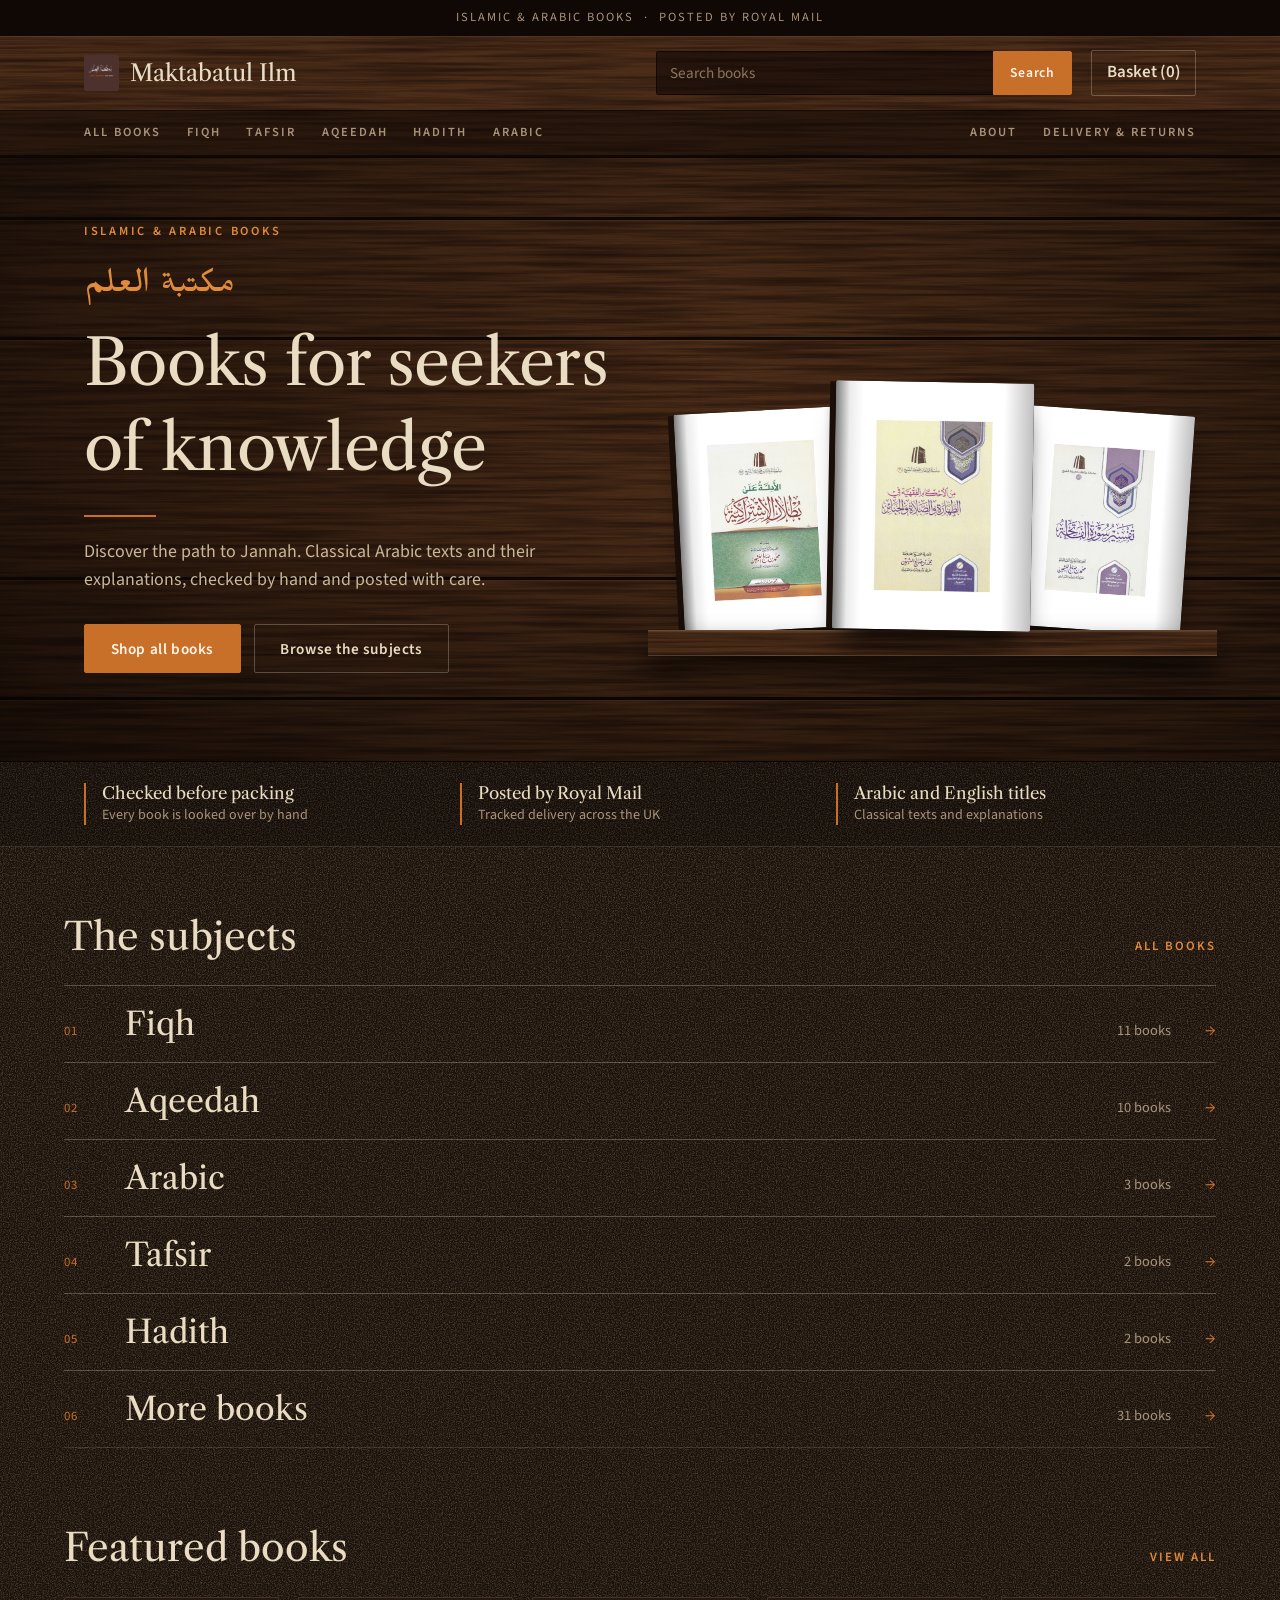
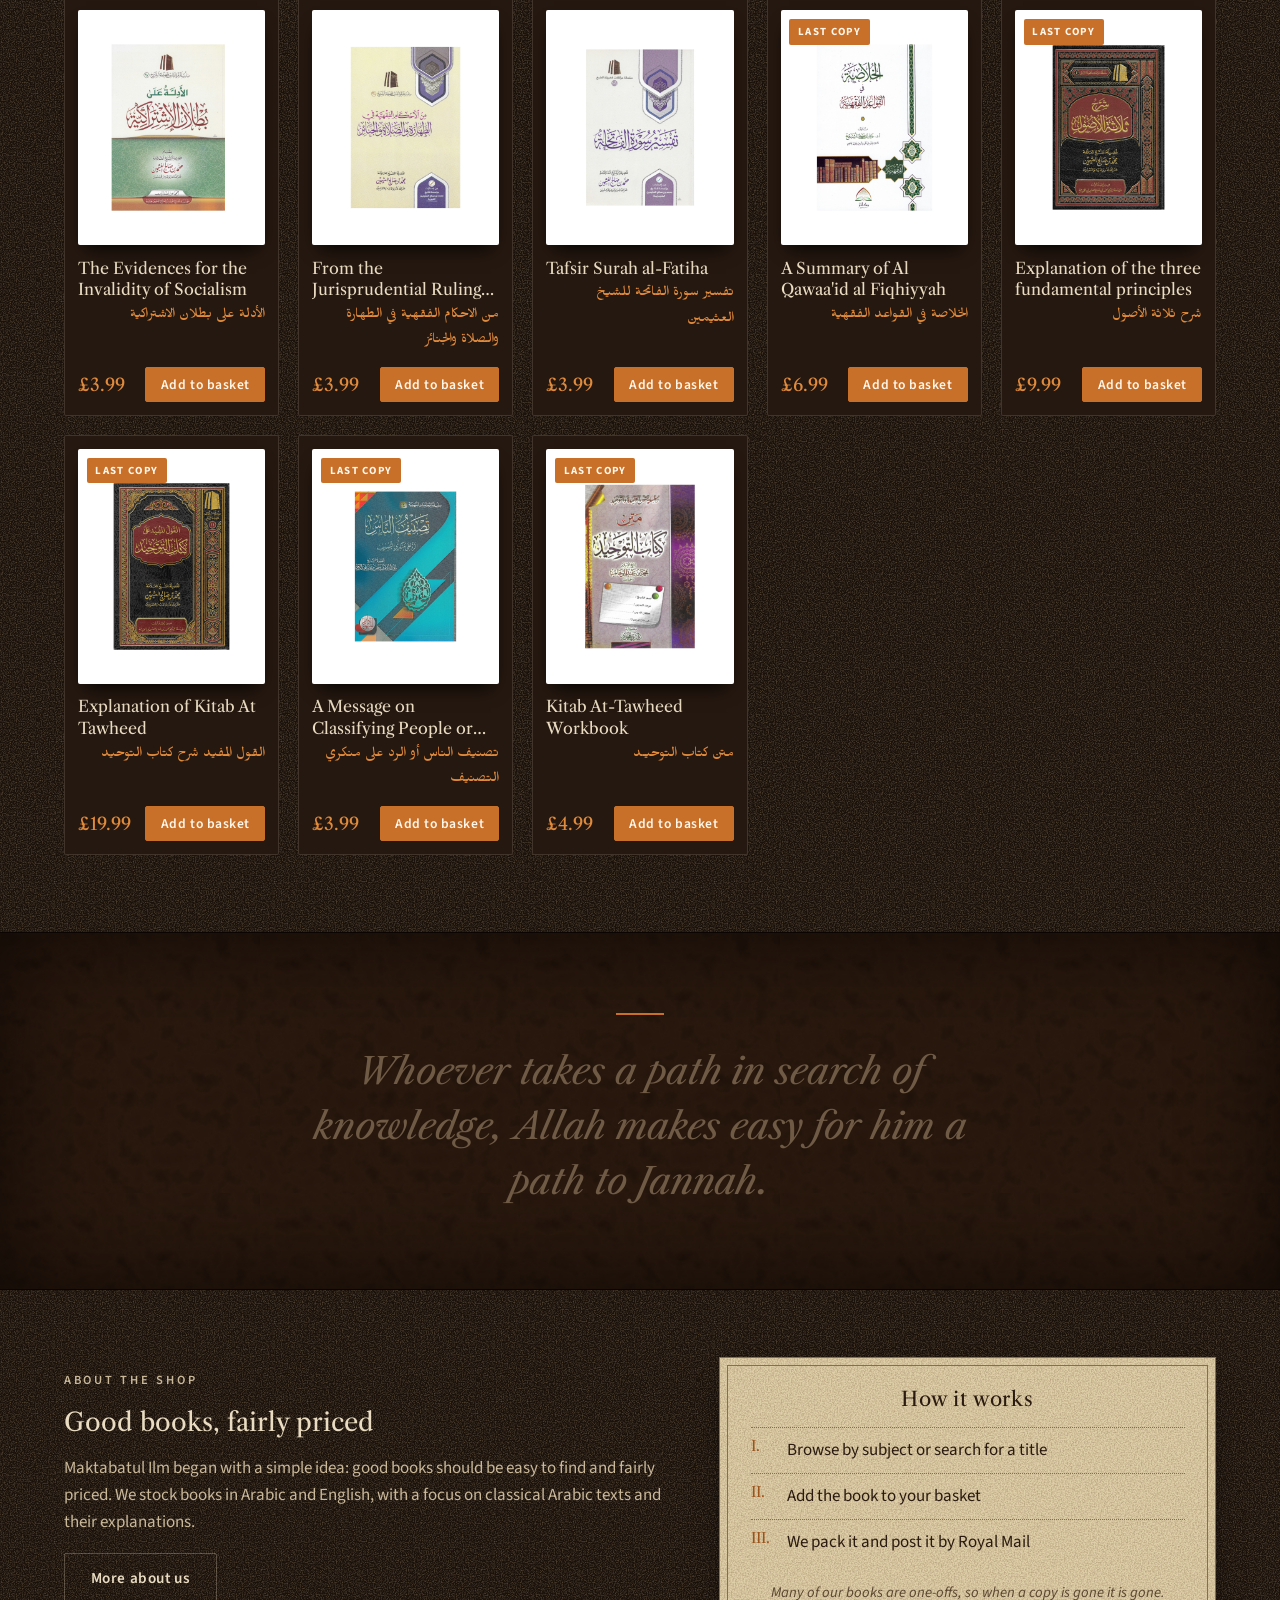
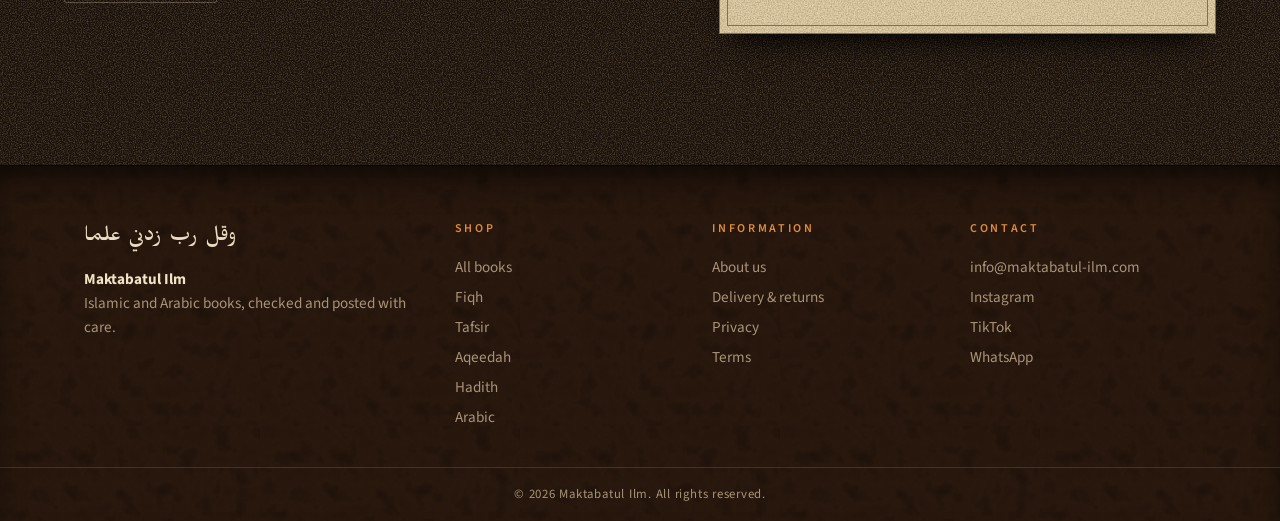
==== commit 24749f48: "updated more rustic look" ====
--- a/index.html
+++ b/index.html
@@ -11,28 +11,30 @@
   <meta property="og:image" content="https://maktabatul-ilm.com/images/logo.png">
   <meta name="twitter:card" content="summary">
   <link rel="canonical" href="https://maktabatul-ilm.com/">
-  <meta name="theme-color" content="#4a2f1c">
+  <meta name="theme-color" content="#2a1a10">
   <title>Maktabatul Ilm | Islamic & Arabic Books</title>
   <meta name="description" content="An independent bookstore for Qur'an, hadith, fiqh, seerah and Arabic language books.">
   <link rel="preconnect" href="https://fonts.googleapis.com">
   <link rel="preconnect" href="https://fonts.gstatic.com" crossorigin>
-  <link href="https://fonts.googleapis.com/css2?family=Libre+Baskerville:wght@400;700&family=Source+Sans+3:wght@400;600;700&family=Mirza:wght@400;700&display=swap" rel="stylesheet">
-  <link rel="stylesheet" href="style.css?v=5">
+  <link href="https://fonts.googleapis.com/css2?family=Libre+Caslon+Text:ital,wght@0,400;0,700;1,400&family=Source+Sans+3:wght@400;600;700&family=Mirza:wght@400;700&display=swap" rel="stylesheet">
+  <link rel="stylesheet" href="style.css?v=6">
 </head>
 <body>
   <div id="site-header"></div>
 
   <main>
-    <section class="hero2">
+    <section class="hero3">
+      <div class="bgwood"></div>
       <div class="wrap">
         <div>
           <p class="kicker">Islamic &amp; Arabic books</p>
           <p class="ar" lang="ar" dir="rtl">مكتبة العلم</p>
-          <h1>Books for seekers of knowledge</h1>
+          <h1><span class="rv"><span style="--d:150ms">Books for seekers</span></span><span class="rv"><span style="--d:300ms">of knowledge</span></span></h1>
+          <span class="rule"></span>
           <p class="lead">Discover the path to Jannah. Classical Arabic texts and their explanations, checked by hand and posted with care.</p>
-          <div class="cta"><a class="btn" href="shop.html">Shop all books</a><a class="btn ghost" href="#subjects">Browse by subject</a></div>
+          <div class="cta"><a class="btn" href="shop.html">Shop all books</a><a class="btn ghost" href="#subjects">Browse the subjects</a></div>
         </div>
-        <div class="hero-books" id="hero-books" aria-label="Some of our books"></div>
+        <div class="shelf3" id="hero-books" aria-label="Some of our books"></div>
       </div>
     </section>
 
@@ -43,8 +45,8 @@
     </div></div>
 
     <section class="section wrap" id="subjects">
-      <div class="section-head"><h2>Shop by subject</h2><a href="shop.html">All books</a></div>
-      <div class="tiles" id="tiles"><p class="status">Loading… If this stays, check that <strong>books.js</strong> and <strong>shared.js</strong> are in the same folder as the page.</p></div>
+      <div class="section-head"><h2>The subjects</h2><a href="shop.html">All books</a></div>
+      <div class="ledger" id="tiles"><p class="status">Loading… If this stays, check that <strong>books.js</strong> and <strong>shared.js</strong> are in the same folder as the page.</p></div>
     </section>
 
     <section class="section wrap">
@@ -53,7 +55,7 @@
     </section>
 
     <section class="quote">
-      <div class="wrap"><p data-split>Whoever takes a path in search of knowledge, Allah makes easy for him a path to Jannah.</p></div>
+      <div class="wrap"><span class="mark"></span><p data-split>Whoever takes a path in search of knowledge, Allah makes easy for him a path to Jannah.</p></div>
     </section>
 
     <section class="wrap split">
@@ -63,12 +65,12 @@
         <p>Maktabatul Ilm began with a simple idea: good books should be easy to find and fairly priced. We stock books in Arabic and English, with a focus on classical Arabic texts and their explanations.</p>
         <p><a class="btn ghost" href="about.html">More about us</a></p>
       </div>
-      <div class="panel">
+      <div class="plate">
         <h3>How it works</h3>
         <ul>
-          <li>Browse by subject or search for a title</li>
-          <li>Add the book to your basket</li>
-          <li>We pack it and post it by Royal Mail</li>
+          <li><b>I.</b> Browse by subject or search for a title</li>
+          <li><b>II.</b> Add the book to your basket</li>
+          <li><b>III.</b> We pack it and post it by Royal Mail</li>
         </ul>
         <p class="small-print">Many of our books are one-offs, so when a copy is gone it is gone.</p>
       </div>
@@ -76,9 +78,9 @@
   </main>
 
   <div id="site-footer"></div>
-  <script src="books.js?v=5"></script>
-  <script src="shared.js?v=5"></script>
-  <script src="home.js?v=5"></script>
-  <script src="fx.js?v=5"></script>
+  <script src="books.js?v=6"></script>
+  <script src="shared.js?v=6"></script>
+  <script src="home.js?v=6"></script>
+  <script src="fx.js?v=6"></script>
 </body>
 </html>
--- a/style.css
+++ b/style.css
@@ -1,171 +1,225 @@
 /* ==========================================================================
-   Maktabatul Ilm: a clean, warm bookshop. Cream paper, dark brown, one orange.
+   Maktabatul Ilm: an old library at night. Dark walnut, leather and aged paper,
+   with one orange. Textures are drawn by the browser (no image files).
    ========================================================================== */
 :root {
-  --bg: #f6f0e4; --paper: #fffcf5; --line: #e2d6bf; --cream: #efe5d0;
-  --ink: #2a1d14; --muted: #6f5e4c;
-  --brown: #4a2f1c; --brown-d: #34200f;
-  --accent: #a9531b; --accent-d: #8c4213;
-  --f-head: "Libre Baskerville", Georgia, serif;
+  --tx-wood: url("data:image/svg+xml,%3Csvg xmlns='http://www.w3.org/2000/svg' width='700' height='360'%3E%3Cfilter id='w' x='0' y='0' width='100%25' height='100%25' color-interpolation-filters='sRGB'%3E%3CfeTurbulence type='fractalNoise' baseFrequency='0.006 0.22' numOctaves='5' seed='8' stitchTiles='stitch'/%3E%3CfeColorMatrix values='1 0 0 0 0  1 0 0 0 0  1 0 0 0 0  0 0 0 0 1'/%3E%3CfeComponentTransfer%3E%3CfeFuncR type='table' tableValues='0.13 0.2 0.3 0.22'/%3E%3CfeFuncG type='table' tableValues='0.07 0.115 0.18 0.13'/%3E%3CfeFuncB type='table' tableValues='0.04 0.065 0.1 0.075'/%3E%3C/feComponentTransfer%3E%3C/filter%3E%3Crect width='100%25' height='100%25' filter='url%28%23w%29'/%3E%3Crect y='119' width='100%25' height='3' fill='%230a0503' opacity='.9'/%3E%3Crect y='239' width='100%25' height='3' fill='%230a0503' opacity='.9'/%3E%3Crect y='122' width='100%25' height='1' fill='%238a5a30' opacity='.2'/%3E%3Crect y='242' width='100%25' height='1' fill='%238a5a30' opacity='.2'/%3E%3C/svg%3E");
+  --tx-paper: url("data:image/svg+xml,%3Csvg xmlns='http://www.w3.org/2000/svg' width='300' height='300'%3E%3Cfilter id='p' color-interpolation-filters='sRGB'%3E%3CfeTurbulence type='fractalNoise' baseFrequency='0.7' numOctaves='3' seed='4' stitchTiles='stitch'/%3E%3CfeColorMatrix values='0 0 0 0 .35  0 0 0 0 .24  0 0 0 0 .12  0 0 0 .55 -.18'/%3E%3C/filter%3E%3Crect width='100%25' height='100%25' filter='url%28%23p%29'/%3E%3C/svg%3E");
+  --tx-grain: url("data:image/svg+xml,%3Csvg xmlns='http://www.w3.org/2000/svg' width='220' height='220'%3E%3Cfilter id='g' color-interpolation-filters='sRGB'%3E%3CfeTurbulence type='fractalNoise' baseFrequency='.85' numOctaves='2' seed='2' stitchTiles='stitch'/%3E%3CfeColorMatrix values='0 0 0 0 1  0 0 0 0 .9  0 0 0 0 .7  0 0 0 .5 -.2'/%3E%3C/filter%3E%3Crect width='100%25' height='100%25' filter='url%28%23g%29'/%3E%3C/svg%3E");
+  --tx-leather: url("data:image/svg+xml,%3Csvg xmlns='http://www.w3.org/2000/svg' width='260' height='260'%3E%3Cfilter id='l' color-interpolation-filters='sRGB'%3E%3CfeTurbulence type='fractalNoise' baseFrequency='.05' numOctaves='4' seed='5' stitchTiles='stitch'/%3E%3CfeColorMatrix values='1 0 0 0 0  1 0 0 0 0  1 0 0 0 0  0 0 0 0 1'/%3E%3CfeComponentTransfer%3E%3CfeFuncR type='table' tableValues='0.11 0.16 0.14'/%3E%3CfeFuncG type='table' tableValues='0.065 0.095 0.08'/%3E%3CfeFuncB type='table' tableValues='0.035 0.055 0.045'/%3E%3C/feComponentTransfer%3E%3C/filter%3E%3Crect width='100%25' height='100%25' filter='url%28%23l%29'/%3E%3C/svg%3E");
+
+  --bg: #1a110b; --panel: #251810; --panel-2: #2d1e14; --line: rgba(233, 220, 194, .14); --line-2: rgba(233, 220, 194, .28);
+  --cream: #e9dcc2; --muted: #a8937a; --ink: #2a1a0f; --ink-soft: #5a4630;
+  --accent: #c8702a; --accent-hi: #e08a3c; --accent-d: #9c531a;
+  --f-head: "Libre Caslon Text", Georgia, serif;
   --f-body: "Source Sans 3", system-ui, sans-serif;
   --f-ar: "Mirza", "Noto Naskh Arabic", serif;
   --wrap: 72rem;
 }
 *, *::before, *::after { box-sizing: border-box; }
 html { scroll-behavior: smooth; }
-body { margin: 0; background: var(--bg); color: var(--ink); font: 400 1.0625rem/1.6 var(--f-body); animation: pageIn .45s ease; }
-@keyframes pageIn { from { opacity: 0; } to { opacity: 1; } }
+@view-transition { navigation: auto; }
+body { margin: 0; background: var(--bg) var(--tx-grain); color: var(--cream); font: 400 1.0625rem/1.6 var(--f-body); }
 img { max-width: 100%; display: block; }
-a { color: var(--accent-d); }
-h1, h2, h3 { font-family: var(--f-head); line-height: 1.25; margin: 0 0 .6rem; color: var(--brown-d); }
+a { color: var(--accent-hi); }
+h1, h2, h3 { font-family: var(--f-head); font-weight: 400; line-height: 1.2; margin: 0 0 .6rem; color: var(--cream); }
 .wrap { max-width: var(--wrap); margin: 0 auto; padding: 0 1.25rem; }
 [lang="ar"] { font-family: var(--f-ar); }
-:focus-visible { outline: 2px solid var(--accent); outline-offset: 2px; }
+:focus-visible { outline: 2px solid var(--accent-hi); outline-offset: 2px; }
+.kicker { font-size: .78rem; font-weight: 600; letter-spacing: .22em; text-transform: uppercase; color: var(--accent-hi); margin: 0 0 1rem; }
 
 /* ----- Buttons ----- */
 .btn {
-  display: inline-block; font: 600 1rem var(--f-body); text-decoration: none; text-align: center; cursor: pointer;
-  background: var(--accent); color: #fff; border: 1px solid var(--accent); padding: .75rem 1.5rem; border-radius: 4px; transition: background .2s, transform .2s;
-}
-.btn:hover { background: var(--accent-d); }
-.btn.small { padding: .45rem .85rem; font-size: .9rem; }
-.btn.ghost { background: transparent; color: var(--brown-d); border-color: var(--brown); }
-.btn.ghost:hover { background: var(--brown); color: #fff; }
-.btn:disabled { background: #cdbfa5; border-color: #cdbfa5; color: #fff; cursor: not-allowed; }
+  display: inline-block; font: 600 .95rem var(--f-body); letter-spacing: .04em; text-decoration: none; text-align: center; cursor: pointer;
+  background: var(--accent); color: #fff7ea; border: 1px solid var(--accent); padding: .8rem 1.6rem; border-radius: 2px; transition: background .25s, border-color .25s, transform .25s;
+}
+.btn:hover { background: var(--accent-hi); border-color: var(--accent-hi); }
+.btn.small { padding: .45rem .9rem; font-size: .85rem; }
+.btn.ghost { background: transparent; color: var(--cream); border-color: var(--line-2); }
+.btn.ghost:hover { border-color: var(--cream); background: rgba(233, 220, 194, .06); }
+.btn:disabled { background: #4a392b; border-color: #4a392b; color: #9d8a74; cursor: not-allowed; }
 .link-btn { font: inherit; background: none; border: 0; color: var(--accent-d); text-decoration: underline; cursor: pointer; padding: 0; }
 
-/* ----- Header ----- */
-.announce { background: var(--brown-d); color: #eadcc0; text-align: center; font-size: .85rem; padding: .45rem 1rem; letter-spacing: .02em; }
-.site-header { position: sticky; top: 0; z-index: 50; background: var(--paper); border-bottom: 1px solid var(--line); transition: box-shadow .25s; }
-.site-header.solid { box-shadow: 0 4px 14px rgba(60, 40, 20, .12); }
-.site-header .bar { max-width: var(--wrap); margin: 0 auto; padding: .8rem 1.25rem; display: flex; align-items: center; gap: 1.2rem; }
-.brand { display: inline-flex; align-items: center; gap: .6rem; font: 700 1.35rem var(--f-head); color: var(--brown-d); text-decoration: none; white-space: nowrap; }
-.logo { width: 2.3rem; height: 2.3rem; object-fit: cover; border-radius: 4px; }
-.hsearch { flex: 1; max-width: 28rem; margin-left: auto; display: flex; }
-.hsearch input { flex: 1; min-width: 0; font: inherit; font-size: .95rem; padding: .55rem .8rem; border: 1px solid var(--line); border-right: 0; border-radius: 4px 0 0 4px; background: #fff; color: var(--ink); }
-.hsearch button { font: 600 .9rem var(--f-body); padding: 0 1rem; border: 1px solid var(--brown); background: var(--brown); color: #fff; border-radius: 0 4px 4px 0; cursor: pointer; }
-.cart-btn { color: var(--brown-d); text-decoration: none; font-weight: 600; border: 1px solid var(--brown); border-radius: 4px; padding: .5rem .9rem; white-space: nowrap; }
-.cart-btn:hover { background: var(--brown); color: #fff; }
-.catnav { border-top: 1px solid var(--line); background: var(--cream); }
-.catnav .in { max-width: var(--wrap); margin: 0 auto; padding: 0 1.25rem; display: flex; gap: 1.4rem; overflow-x: auto; white-space: nowrap; scrollbar-width: none; }
-.catnav a { color: var(--brown-d); text-decoration: none; font-size: .95rem; font-weight: 600; padding: .6rem 0; border-bottom: 2px solid transparent; }
-.catnav a:hover, .catnav a.active { border-bottom-color: var(--accent); }
+/* ----- Header: walnut strip ----- */
+.announce { background: #0f0805; color: var(--muted); text-align: center; font-size: .78rem; letter-spacing: .16em; text-transform: uppercase; padding: .5rem 1rem; }
+.site-header { position: sticky; top: 0; z-index: 50; background: #2a1a10 var(--tx-wood); border-bottom: 1px solid #0a0503; box-shadow: 0 1px 0 rgba(233, 220, 194, .08) inset; transition: box-shadow .3s; }
+.site-header.solid { box-shadow: 0 10px 24px -8px rgba(0, 0, 0, .7); }
+.site-header .bar { max-width: var(--wrap); margin: 0 auto; padding: .9rem 1.25rem; display: flex; align-items: center; gap: 1.2rem; transition: padding .3s; }
+.site-header.solid .bar { padding-top: .5rem; padding-bottom: .5rem; }
+.brand { display: inline-flex; align-items: center; gap: .7rem; font: 400 1.45rem var(--f-head); color: var(--cream); text-decoration: none; white-space: nowrap; }
+.logo { width: 2.2rem; height: 2.2rem; object-fit: cover; border-radius: 2px; }
+.hsearch { flex: 1; max-width: 26rem; margin-left: auto; display: flex; }
+.hsearch input { flex: 1; min-width: 0; font: inherit; font-size: .95rem; padding: .55rem .8rem; border: 1px solid rgba(0, 0, 0, .5); border-right: 0; border-radius: 2px 0 0 2px; background: rgba(15, 8, 5, .6); color: var(--cream); }
+.hsearch input::placeholder { color: #8a7660; }
+.hsearch button { font: 600 .85rem var(--f-body); letter-spacing: .06em; padding: 0 1rem; border: 1px solid var(--accent); background: var(--accent); color: #fff7ea; border-radius: 0 2px 2px 0; cursor: pointer; }
+.hsearch button:hover { background: var(--accent-hi); }
+.cart-btn { color: var(--cream); text-decoration: none; font-weight: 600; border: 1px solid var(--line-2); border-radius: 2px; padding: .5rem .9rem; white-space: nowrap; transition: background .25s; }
+.cart-btn:hover { background: rgba(233, 220, 194, .08); }
+.catnav { background: rgba(15, 8, 5, .55); border-top: 1px solid rgba(0, 0, 0, .5); }
+.catnav .in { max-width: var(--wrap); margin: 0 auto; padding: 0 1.25rem; display: flex; gap: 1.6rem; overflow-x: auto; white-space: nowrap; scrollbar-width: none; }
+.catnav a { color: var(--muted); text-decoration: none; font-size: .78rem; font-weight: 600; letter-spacing: .16em; text-transform: uppercase; padding: .75rem 0; border-bottom: 2px solid transparent; transition: color .2s, border-color .2s; }
+.catnav a:hover, .catnav a.active { color: var(--cream); border-bottom-color: var(--accent); }
 .catnav .sp { margin-left: auto; }
 
-/* ----- Home: hero ----- */
-.hero2 { background: var(--cream); border-bottom: 1px solid var(--line); overflow: hidden; }
-.hero2 .wrap { display: grid; grid-template-columns: 1.05fr 1fr; gap: 2rem; align-items: center; padding-top: 3.2rem; padding-bottom: 3.2rem; min-height: 28rem; }
-.kicker { font-size: .85rem; font-weight: 700; letter-spacing: .14em; text-transform: uppercase; color: var(--accent-d); margin: 0 0 .8rem; }
-.hero2 h1 { font-size: clamp(2.1rem, 4.6vw, 3.4rem); margin-bottom: .9rem; }
-.hero2 .ar { text-align: left; font-size: clamp(2rem, 4vw, 3rem); color: var(--brown); margin: 0 0 .2rem; line-height: 1.4; }
-.hero2 .lead { font-size: 1.15rem; color: var(--muted); max-width: 30rem; margin: 0 0 1.6rem; }
-.hero2 .cta { display: flex; gap: .8rem; flex-wrap: wrap; }
-.hero-books { position: relative; height: 24rem; }
-.hb { position: absolute; width: 11rem; will-change: transform; transition: transform .3s ease; }
-.hb .photo, .hb .cover { box-shadow: 0 14px 28px -10px rgba(40, 25, 10, .55); }
-.hb:nth-child(1) { left: 2%; top: 12%; --r: -7deg; --k: .05; }
-.hb:nth-child(2) { left: 30%; top: 0; --r: 3deg; --k: .12; z-index: 2; width: 12.5rem; }
-.hb:nth-child(3) { right: 1%; top: 18%; --r: 8deg; --k: .08; }
-.hb { transform: translateY(calc(var(--sy, 0) * var(--k) * -1px)) rotate(var(--r)); }
-.hb:hover { transform: translateY(calc(var(--sy, 0) * var(--k) * -1px - 6px)) rotate(0deg); z-index: 3; }
+/* ----- Home: hero (walnut planks, books standing on a shelf) ----- */
+.hero3 { position: relative; overflow: hidden; background: #24160d; border-bottom: 1px solid #0a0503; }
+.hero3 .bgwood { position: absolute; inset: -10% 0; background: var(--tx-wood); transform: translate3d(0, calc(var(--sy, 0) * .18px), 0); }
+.hero3::after { content: ""; position: absolute; inset: 0; pointer-events: none; background: radial-gradient(ellipse at 30% 40%, transparent 30%, rgba(0, 0, 0, .55) 100%), linear-gradient(90deg, rgba(10, 5, 3, .55), transparent 55%); }
+.hero3 .wrap { position: relative; z-index: 2; display: grid; grid-template-columns: 1.05fr 1fr; gap: 2rem; align-items: center; min-height: 35rem; padding-top: 4rem; padding-bottom: 5.5rem; }
+.hero3 .ar { font-size: clamp(1.8rem, 3.6vw, 2.6rem); color: var(--accent-hi); margin: 0 0 .3rem; line-height: 1.5; text-align: left; }
+.hero3 h1 { font-size: clamp(2.4rem, 5.2vw, 4rem); letter-spacing: -.01em; margin: 0 0 1.3rem; }
+.rv { display: block; overflow: hidden; padding-bottom: .12em; }
+.rv > span { display: block; transform: translateY(110%); animation: rise 1s cubic-bezier(.2, .7, .15, 1) forwards; animation-delay: var(--d, 0ms); }
+@keyframes rise { to { transform: none; } }
+.rule { display: block; height: 2px; width: 4.5rem; background: var(--accent); margin: 0 0 1.3rem; transform-origin: left; animation: draw 1s ease .9s backwards; }
+@keyframes draw { from { transform: scaleX(0); } }
+.hero3 .lead { color: #c9b89a; font-size: 1.12rem; max-width: 30rem; margin: 0 0 1.8rem; animation: fadeUp .9s ease 1s backwards; }
+.hero3 .cta { display: flex; gap: .8rem; flex-wrap: wrap; animation: fadeUp .9s ease 1.15s backwards; }
+@keyframes fadeUp { from { opacity: 0; transform: translateY(16px); } }
+
+.shelf3 { position: relative; height: 26rem; }
+.shelf3 .plank { position: absolute; left: -4%; right: -4%; bottom: 0; height: 1.6rem; background: #3a2414 var(--tx-wood); box-shadow: 0 -1px 0 rgba(233, 220, 194, .18) inset, 0 16px 28px rgba(0, 0, 0, .7); }
+.shelf3 .plank::before { content: ""; position: absolute; left: 0; right: 0; top: 0; height: 3px; background: linear-gradient(rgba(255, 220, 170, .22), transparent); }
+.hb { position: absolute; bottom: 1.6rem; width: 11rem; animation: standUp 1.1s cubic-bezier(.2, .7, .15, 1) backwards; animation-delay: var(--d); transition: transform .45s ease; }
+.hb:nth-child(1) { left: 3%; --d: 700ms; --r: -3deg; --k: .04; }
+.hb:nth-child(2) { left: 31%; --d: 850ms; --r: 1deg; --k: .1; width: 12.4rem; z-index: 2; }
+.hb:nth-child(3) { right: 3%; --d: 1000ms; --r: 4deg; --k: .07; }
+.hb { transform: translateY(calc(var(--sy, 0) * var(--k) * -1px)) rotate(var(--r)); transform-origin: 50% 100%; }
+.hb:hover { transform: translateY(calc(var(--sy, 0) * var(--k) * -1px - 10px)) rotate(0deg); }
+@keyframes standUp { from { opacity: 0; translate: 0 70px; } }
+.hb .photo, .hb .cover { box-shadow: -7px 0 0 -1px #1a0f08, 0 24px 30px -14px #000; }
+.hb .photo::after, .hb .cover::after { content: ""; position: absolute; inset: 0; background: linear-gradient(90deg, rgba(0, 0, 0, .5), rgba(0, 0, 0, .08) 7%, transparent 14%, transparent 85%, rgba(0, 0, 0, .25)); pointer-events: none; }
 
 /* ----- Home: strips and sections ----- */
-.usps { background: var(--paper); border-bottom: 1px solid var(--line); }
-.usps .wrap { display: grid; grid-template-columns: repeat(3, 1fr); gap: 1rem; padding-top: 1.1rem; padding-bottom: 1.1rem; text-align: center; font-weight: 600; font-size: .95rem; color: var(--brown); }
-.usps span { display: block; font-weight: 400; color: var(--muted); font-size: .88rem; }
-.section { padding: 3.4rem 0 .6rem; }
-.section-head { display: flex; align-items: baseline; justify-content: space-between; gap: 1rem; margin-bottom: 1.4rem; }
-.section-head h2 { font-size: clamp(1.5rem, 3vw, 2rem); margin: 0; }
-.section-head a { font-weight: 600; white-space: nowrap; }
-.tiles { display: grid; grid-template-columns: repeat(auto-fill, minmax(12.5rem, 1fr)); gap: 1rem; }
-.tile { display: flex; flex-direction: column; justify-content: flex-end; min-height: 7.5rem; padding: 1rem 1.1rem; border-radius: 6px; text-decoration: none; color: #f6ecd6; background: var(--c); transition: transform .25s, box-shadow .25s; }
-.tile:hover { transform: translateY(-4px); box-shadow: 0 12px 20px -10px rgba(40, 25, 10, .6); }
-.tile b { font: 700 1.2rem var(--f-head); }
-.tile small { opacity: .8; font-size: .88rem; }
-.quote { background: var(--brown); color: #eadcc0; margin-top: 3.6rem; padding: 4rem 0; text-align: center; }
-.quote p { font: italic 400 clamp(1.4rem, 3.4vw, 2.2rem)/1.5 var(--f-head); max-width: 46rem; margin: 0 auto; color: #f3e6c9; }
-.quote .w { color: #7d6650; transition: color .5s; }
-.quote .w.on { color: #f3e6c9; }
-.split { display: grid; grid-template-columns: 1fr 1fr; gap: 2.5rem; align-items: center; padding: 3.6rem 0; }
-.split .panel { background: var(--paper); border: 1px solid var(--line); border-radius: 6px; padding: 1.6rem; }
-.split ul { margin: 0; padding-left: 1.1rem; }
-.split li { margin: .4rem 0; }
+.usps { border-bottom: 1px solid var(--line); background: rgba(0, 0, 0, .22); }
+.usps .wrap { display: grid; grid-template-columns: repeat(3, 1fr); gap: 1rem; padding-top: 1.3rem; padding-bottom: 1.3rem; }
+.usps .wrap > div { font: 400 1.05rem var(--f-head); color: var(--cream); padding-left: 1rem; border-left: 2px solid var(--accent); }
+.usps span { display: block; font: 400 .88rem var(--f-body); color: var(--muted); margin-top: .1rem; }
+.section { padding: 4.2rem 0 .6rem; }
+.section-head { display: flex; align-items: baseline; justify-content: space-between; gap: 1rem; margin-bottom: 1.6rem; }
+.section-head h2 { font-size: clamp(1.7rem, 3.2vw, 2.4rem); margin: 0; }
+.section-head a { font-size: .8rem; font-weight: 600; letter-spacing: .16em; text-transform: uppercase; text-decoration: none; color: var(--accent-hi); white-space: nowrap; }
+.section-head a:hover { color: var(--cream); }
+
+/* The index: subjects listed like a library catalogue */
+.ledger { border-bottom: 1px solid var(--line); }
+.ledger a { position: relative; display: grid; grid-template-columns: 3rem 1fr auto 2rem; align-items: baseline; gap: .8rem; padding: 1.15rem 0; text-decoration: none; color: var(--cream); transition: padding .35s ease, color .25s; }
+.ledger a::before { content: ""; position: absolute; top: 0; left: 0; right: 0; height: 1px; background: var(--line-2); transform-origin: left; }
+.ledger .n { font-size: .8rem; letter-spacing: .1em; color: var(--accent); }
+.ledger b { font: 400 clamp(1.4rem, 3vw, 2rem) var(--f-head); }
+.ledger .ct { color: var(--muted); font-size: .9rem; }
+.ledger .ar { color: var(--accent); transition: transform .35s; text-align: right; }
+.ledger a:hover { padding-left: 1rem; color: var(--accent-hi); }
+.ledger a:hover .ar { transform: translateX(6px); }
+.ledger a.fx-pre::before { transform: scaleX(0); }
+.ledger a.fx-in::before { transition: transform 1.1s cubic-bezier(.6, .1, .2, 1) var(--d, 0ms); }
+
+.quote { margin-top: 4.2rem; padding: 5rem 0; text-align: center; background: #1d120a var(--tx-leather); border-block: 1px solid #0a0503; box-shadow: inset 0 0 90px rgba(0, 0, 0, .6); }
+.quote p { font: italic 400 clamp(1.5rem, 3.4vw, 2.3rem)/1.5 var(--f-head); max-width: 46rem; margin: 0 auto; color: var(--cream); }
+.quote .w { color: #6f5a45; transition: color .6s; }
+.quote .w.on { color: var(--cream); }
+.quote .mark { display: block; width: 3rem; height: 2px; background: var(--accent); margin: 0 auto 1.8rem; }
+
+.split { display: grid; grid-template-columns: 1.1fr .9fr; gap: 3rem; align-items: center; padding: 4.2rem 0; }
+.split p { color: #c9b89a; }
+/* A bookplate: the cream label pasted inside an old book */
+.plate { background: #dfcfa9 var(--tx-paper); color: var(--ink); padding: 1.8rem 1.9rem; border: 1px solid #8a6e45; outline: 1px solid #8a6e45; outline-offset: -9px; box-shadow: 0 18px 30px -14px #000; transform: rotate(-1.2deg); }
+.plate h3 { color: var(--ink); font-size: 1.25rem; text-align: center; margin-bottom: 1rem; letter-spacing: .04em; }
+.plate ul { margin: 0; padding: 0; list-style: none; }
+.plate li { padding: .55rem 0; border-top: 1px dotted #8a6e45; display: flex; gap: .8rem; }
+.plate li b { font: 400 .9rem var(--f-head); color: var(--accent-d); min-width: 1.5rem; }
+.plate .small-print { color: var(--ink-soft); text-align: center; margin: 1rem 0 0; font-style: italic; }
 
 /* ----- Book cards ----- */
-.grid { display: grid; grid-template-columns: repeat(auto-fill, minmax(11.5rem, 1fr)); gap: 1.1rem; }
-.card { background: var(--paper); border: 1px solid var(--line); border-radius: 6px; display: flex; flex-direction: column; transition: box-shadow .25s, transform .25s; }
-.card:hover { box-shadow: 0 12px 22px -12px rgba(60, 40, 20, .45); transform: translateY(-3px); }
-.card-link { display: block; color: inherit; text-decoration: none; padding: .75rem .75rem 0; }
-.photo, .cover { position: relative; aspect-ratio: 4 / 5; overflow: hidden; border-radius: 3px; background: #e9dec8; box-shadow: 0 1px 4px rgba(40, 25, 10, .25); }
-.photo img { width: 100%; height: 100%; object-fit: cover; }
-.cover { display: grid; place-items: center; padding: 1rem; text-align: center; background: var(--c); color: #f1e3c4; border-left: 6px solid rgba(0, 0, 0, .25); }
-.cover .ttl { font: 700 1.05rem/1.3 var(--f-head); }
-.card h3 { font: 600 .98rem/1.35 var(--f-body); color: var(--ink); margin: .65rem 0 .15rem; display: -webkit-box; -webkit-line-clamp: 2; -webkit-box-orient: vertical; overflow: hidden; }
-.ar-title { margin: 0; color: var(--accent-d); font-size: 1.05rem; line-height: 1.5; }
-.ar-title.big { font-size: 1.6rem; }
-.buy { margin-top: auto; display: flex; justify-content: space-between; align-items: center; gap: .5rem; padding: .7rem .75rem .8rem; }
-.price { font-weight: 700; color: var(--brown-d); }
-.price.big { font-size: 1.6rem; margin: .3rem 0; }
-.card.sold .photo img, .card.sold .cover, .detail.sold .photo img { filter: grayscale(.8); opacity: .6; }
-.stamp { position: absolute; top: .5rem; left: .5rem; z-index: 2; font-style: normal; font-size: .72rem; font-weight: 700; letter-spacing: .06em; text-transform: uppercase; padding: .22rem .55rem; border-radius: 3px; color: #fff; }
-.stamp.sold { background: #3a2a1e; }
+.grid { display: grid; grid-template-columns: repeat(auto-fill, minmax(11.5rem, 1fr)); gap: 1.2rem; }
+.card { background: var(--panel); border: 1px solid var(--line); border-radius: 2px; display: flex; flex-direction: column; transition: transform .35s ease, box-shadow .35s ease, border-color .35s; }
+.card:hover { transform: translateY(-5px); box-shadow: 0 20px 30px -16px #000; border-color: var(--line-2); }
+.card-link { display: block; color: inherit; text-decoration: none; padding: .8rem .8rem 0; }
+.photo, .cover { position: relative; aspect-ratio: 4 / 5; overflow: hidden; border-radius: 2px; background: #3a2a1d; box-shadow: 0 10px 18px -8px #000; }
+.photo img { width: 100%; height: 100%; object-fit: cover; transition: transform .6s ease; }
+.card:hover .photo img { transform: scale(1.04); }
+.cover { display: grid; place-items: center; padding: 1rem; text-align: center; background: var(--c); color: #f1e3c4; border-left: 7px solid rgba(0, 0, 0, .3); }
+.cover .ttl { font: 400 1.05rem/1.35 var(--f-head); }
+.card h3 { font: 400 1rem/1.35 var(--f-head); color: var(--cream); margin: .8rem 0 .2rem; display: -webkit-box; -webkit-line-clamp: 2; -webkit-box-orient: vertical; overflow: hidden; }
+.ar-title { margin: 0; color: var(--accent-hi); font-size: 1.05rem; line-height: 1.5; }
+.ar-title.big { font-size: 1.7rem; }
+.buy { margin-top: auto; display: flex; justify-content: space-between; align-items: center; gap: .5rem; padding: .8rem; }
+.price { font: 400 1.1rem var(--f-head); color: var(--accent-hi); }
+.price.big { font-size: 1.9rem; margin: .4rem 0; }
+.card.sold .photo img, .card.sold .cover, .detail.sold .photo img { filter: grayscale(.85) brightness(.7); }
+.stamp { position: absolute; top: .55rem; left: .55rem; z-index: 2; font-style: normal; font-size: .68rem; font-weight: 700; letter-spacing: .12em; text-transform: uppercase; padding: .25rem .55rem; border-radius: 2px; color: #fff7ea; }
+.stamp.sold { background: #0f0805; }
 .stamp.last { background: var(--accent); }
 
 /* ----- Shop, book, basket and text pages ----- */
-.page { max-width: var(--wrap); margin: 0 auto; padding: 2.2rem 1.25rem 3rem; }
-.page h1 { font-size: clamp(1.8rem, 4vw, 2.5rem); }
+.page { max-width: var(--wrap); margin: 0 auto; padding: 2.6rem 1.25rem 3rem; }
+.page h1 { font-size: clamp(2rem, 4.4vw, 3rem); }
 .page-head { display: flex; align-items: baseline; justify-content: space-between; gap: 1rem; flex-wrap: wrap; }
 .count, .status, .crumbs, .small-print, .stock-note { color: var(--muted); font-size: .92rem; }
-.toolbar { display: flex; gap: 1rem; align-items: center; flex-wrap: wrap; margin: .8rem 0 .9rem; }
-.toolbar input[type=search] { flex: 1; min-width: 12rem; max-width: 24rem; font: inherit; padding: .6rem .8rem; border: 1px solid var(--line); border-radius: 4px; background: #fff; }
-.filters { display: flex; gap: .5rem; flex-wrap: wrap; margin-bottom: 1.4rem; }
-.chip { font: 600 .9rem var(--f-body); color: var(--brown-d); background: var(--paper); border: 1px solid var(--line); border-radius: 999px; padding: .4rem .95rem; cursor: pointer; }
-.chip:hover { border-color: var(--brown); }
-.chip.on { background: var(--brown); border-color: var(--brown); color: #fff; }
-.detail { display: grid; grid-template-columns: minmax(14rem, 22rem) 1fr; gap: 2.4rem; margin: 1rem 0 2.5rem; align-items: start; }
-.detail h1 { margin-bottom: .3rem; }
-.stock-note { font-weight: 600; color: var(--accent-d); }
-.related-title { font-size: 1.5rem; margin-top: 1rem; }
-.prose { max-width: 46rem; }
-.prose h2 { font-size: 1.35rem; margin-top: 2rem; }
-.basket-list { list-style: none; margin: 1rem 0; padding: 0; background: var(--paper); border: 1px solid var(--line); border-radius: 6px; }
-.basket-list li { display: flex; align-items: center; gap: 1rem; padding: .9rem 1rem; border-bottom: 1px solid var(--line); }
-.basket-list li:last-child { border-bottom: 0; }
-.basket-list a { flex: 1; font-weight: 600; text-decoration: none; color: var(--ink); }
-.cart-total { font-size: 1.25rem; }
-
-/* ----- Footer ----- */
-.site-footer { background: var(--brown-d); color: #cdbb9b; margin-top: 4rem; font-size: .95rem; }
-.site-footer .cols { max-width: var(--wrap); margin: 0 auto; padding: 3rem 1.25rem 2rem; display: grid; grid-template-columns: 1.5fr 1fr 1fr 1fr; gap: 2rem; }
-.site-footer h4 { font: 700 .85rem var(--f-body); letter-spacing: .12em; text-transform: uppercase; color: #f1e3c4; margin: 0 0 .8rem; }
-.site-footer a { color: #cdbb9b; text-decoration: none; display: block; padding: .15rem 0; }
-.site-footer a:hover { color: #fff; text-decoration: underline; }
-.site-footer .foot-ar { text-align: left; font-size: 1.5rem; color: #f1e3c4; margin: 0 0 .4rem; line-height: 1.5; }
+.crumbs a { color: var(--muted); }
+.toolbar { display: flex; gap: 1rem; align-items: center; flex-wrap: wrap; margin: .8rem 0 1rem; color: var(--muted); }
+.toolbar input[type=search] { flex: 1; min-width: 12rem; max-width: 24rem; font: inherit; padding: .65rem .85rem; border: 1px solid var(--line-2); border-radius: 2px; background: rgba(0, 0, 0, .3); color: var(--cream); }
+.filters { display: flex; gap: .5rem; flex-wrap: wrap; margin-bottom: 1.6rem; }
+.chip { font: 600 .78rem var(--f-body); letter-spacing: .12em; text-transform: uppercase; color: var(--muted); background: transparent; border: 1px solid var(--line-2); border-radius: 2px; padding: .5rem .9rem; cursor: pointer; transition: all .2s; }
+.chip:hover { color: var(--cream); border-color: var(--cream); }
+.chip.on { background: var(--accent); border-color: var(--accent); color: #fff7ea; }
+.detail { display: grid; grid-template-columns: minmax(14rem, 22rem) 1fr; gap: 3rem; margin: 1.2rem 0 3rem; align-items: start; }
+.detail .photo, .detail .cover { box-shadow: -9px 0 0 -2px #1a0f08, 0 30px 40px -18px #000; }
+.detail p { color: #c9b89a; }
+.stock-note { font-weight: 600; color: var(--accent-hi); letter-spacing: .05em; }
+.related-title { font-size: 1.6rem; margin-top: 1rem; }
+
+/* Pages you read: aged paper */
+.prose, #basket { background: #dfcfa9 var(--tx-paper); color: var(--ink); border: 1px solid #8a6e45; box-shadow: 0 24px 40px -20px #000; }
+.prose { max-width: 48rem; margin-top: 2.6rem; margin-bottom: 3rem; padding: 3rem 3.2rem; }
+.prose h1, .prose h2, #basket h2 { color: var(--ink); }
+.prose h2 { font-size: 1.4rem; margin-top: 2rem; }
+.prose a, #basket a { color: var(--accent-d); }
+.prose p, .prose li { color: #3b2a1a; }
+#basket { padding: 1.6rem 1.8rem; color: var(--ink); max-width: 44rem; }
+#basket .small-print { color: var(--ink-soft); }
+.basket-list { list-style: none; margin: 0 0 1rem; padding: 0; }
+.basket-list li { display: flex; align-items: center; gap: 1rem; padding: .9rem 0; border-bottom: 1px dotted #8a6e45; }
+.basket-list a { flex: 1; font-family: var(--f-head); text-decoration: none; color: var(--ink); }
+.cart-total { font-size: 1.3rem; }
+
+/* ----- Footer: leather ----- */
+.site-footer { background: #1d120a var(--tx-leather); color: var(--muted); margin-top: 4rem; font-size: .95rem; border-top: 1px solid #0a0503; box-shadow: inset 0 20px 40px -20px #000; }
+.site-footer .cols { max-width: var(--wrap); margin: 0 auto; padding: 3.4rem 1.25rem 2.2rem; display: grid; grid-template-columns: 1.5fr 1fr 1fr 1fr; gap: 2rem; }
+.site-footer h4 { font: 600 .75rem var(--f-body); letter-spacing: .22em; text-transform: uppercase; color: var(--accent-hi); margin: 0 0 .9rem; }
+.site-footer a { color: var(--muted); text-decoration: none; display: block; padding: .18rem 0; transition: color .2s; }
+.site-footer a:hover { color: var(--cream); }
+.site-footer .foot-ar { font-size: 1.6rem; color: var(--cream); margin: 0 0 .5rem; line-height: 1.5; text-align: left; }
 .site-footer p { margin: 0 0 .5rem; }
-.site-footer .legal { border-top: 1px solid rgba(255, 255, 255, .12); text-align: center; padding: 1rem; font-size: .85rem; }
+.site-footer .legal { border-top: 1px solid var(--line); text-align: center; padding: 1rem; font-size: .8rem; letter-spacing: .06em; }
 
 /* ----- Scroll reveals (classes are added by fx.js, so nothing is hidden if it fails) ----- */
-.fx-pre { opacity: 0; transform: translateY(22px); }
-.fx-in { opacity: 1; transform: none; transition: opacity .7s ease var(--d, 0ms), transform .7s ease var(--d, 0ms); }
-.card.fx-in { transition: opacity .6s ease var(--d, 0ms), transform .6s ease var(--d, 0ms), box-shadow .25s; }
+.fx-pre { opacity: 0; transform: translateY(26px); }
+.fx-in { opacity: 1; transform: none; transition: opacity .8s ease var(--d, 0ms), transform .8s cubic-bezier(.2, .7, .2, 1) var(--d, 0ms); }
+.card.fx-in { transition: opacity .7s ease var(--d, 0ms), transform .7s cubic-bezier(.2, .7, .2, 1) var(--d, 0ms), box-shadow .35s, border-color .35s; }
+.ledger a.fx-pre { transform: translateX(-18px); }
 
 /* ----- Small screens ----- */
 @media (max-width: 800px) {
   .site-header .bar { flex-wrap: wrap; gap: .6rem; padding: .6rem 1rem; }
   .hsearch { order: 3; flex-basis: 100%; max-width: none; margin: 0; }
   .cart-btn { margin-left: auto; }
-  .hero2 .wrap { grid-template-columns: 1fr; padding-top: 2rem; padding-bottom: 1.5rem; min-height: 0; }
-  .hero-books { height: 17rem; }
-  .hb { width: 7.6rem; } .hb:nth-child(2) { width: 8.8rem; }
-  .usps .wrap { grid-template-columns: 1fr; gap: .5rem; }
-  .split, .detail { grid-template-columns: 1fr; gap: 1.4rem; }
+  .hero3 .wrap { grid-template-columns: 1fr; padding-top: 2.4rem; padding-bottom: 1.5rem; min-height: 0; gap: 1rem; }
+  .shelf3 { height: 18.5rem; }
+  .hb { width: 7.8rem; } .hb:nth-child(2) { width: 9rem; }
+  .usps .wrap { grid-template-columns: 1fr; gap: .8rem; }
+  .split, .detail { grid-template-columns: 1fr; gap: 1.6rem; }
   .site-footer .cols { grid-template-columns: 1fr 1fr; }
   .grid { grid-template-columns: repeat(auto-fill, minmax(9.2rem, 1fr)); gap: .8rem; }
   .buy { flex-direction: column; align-items: stretch; }
   .buy .btn { width: 100%; }
+  .prose { padding: 1.8rem 1.4rem; margin-inline: .6rem; }
+  .ledger a { grid-template-columns: 2.2rem 1fr auto 1.4rem; }
 }
 @media (prefers-reduced-motion: reduce) {
   *, *::before, *::after { animation: none !important; transition: none !important; scroll-behavior: auto !important; }
+  .rv > span { transform: none; }
   .fx-pre { opacity: 1; transform: none; }
   .hb { transform: rotate(var(--r)) !important; }
-}
+  .hero3 .bgwood { transform: none; }
+}
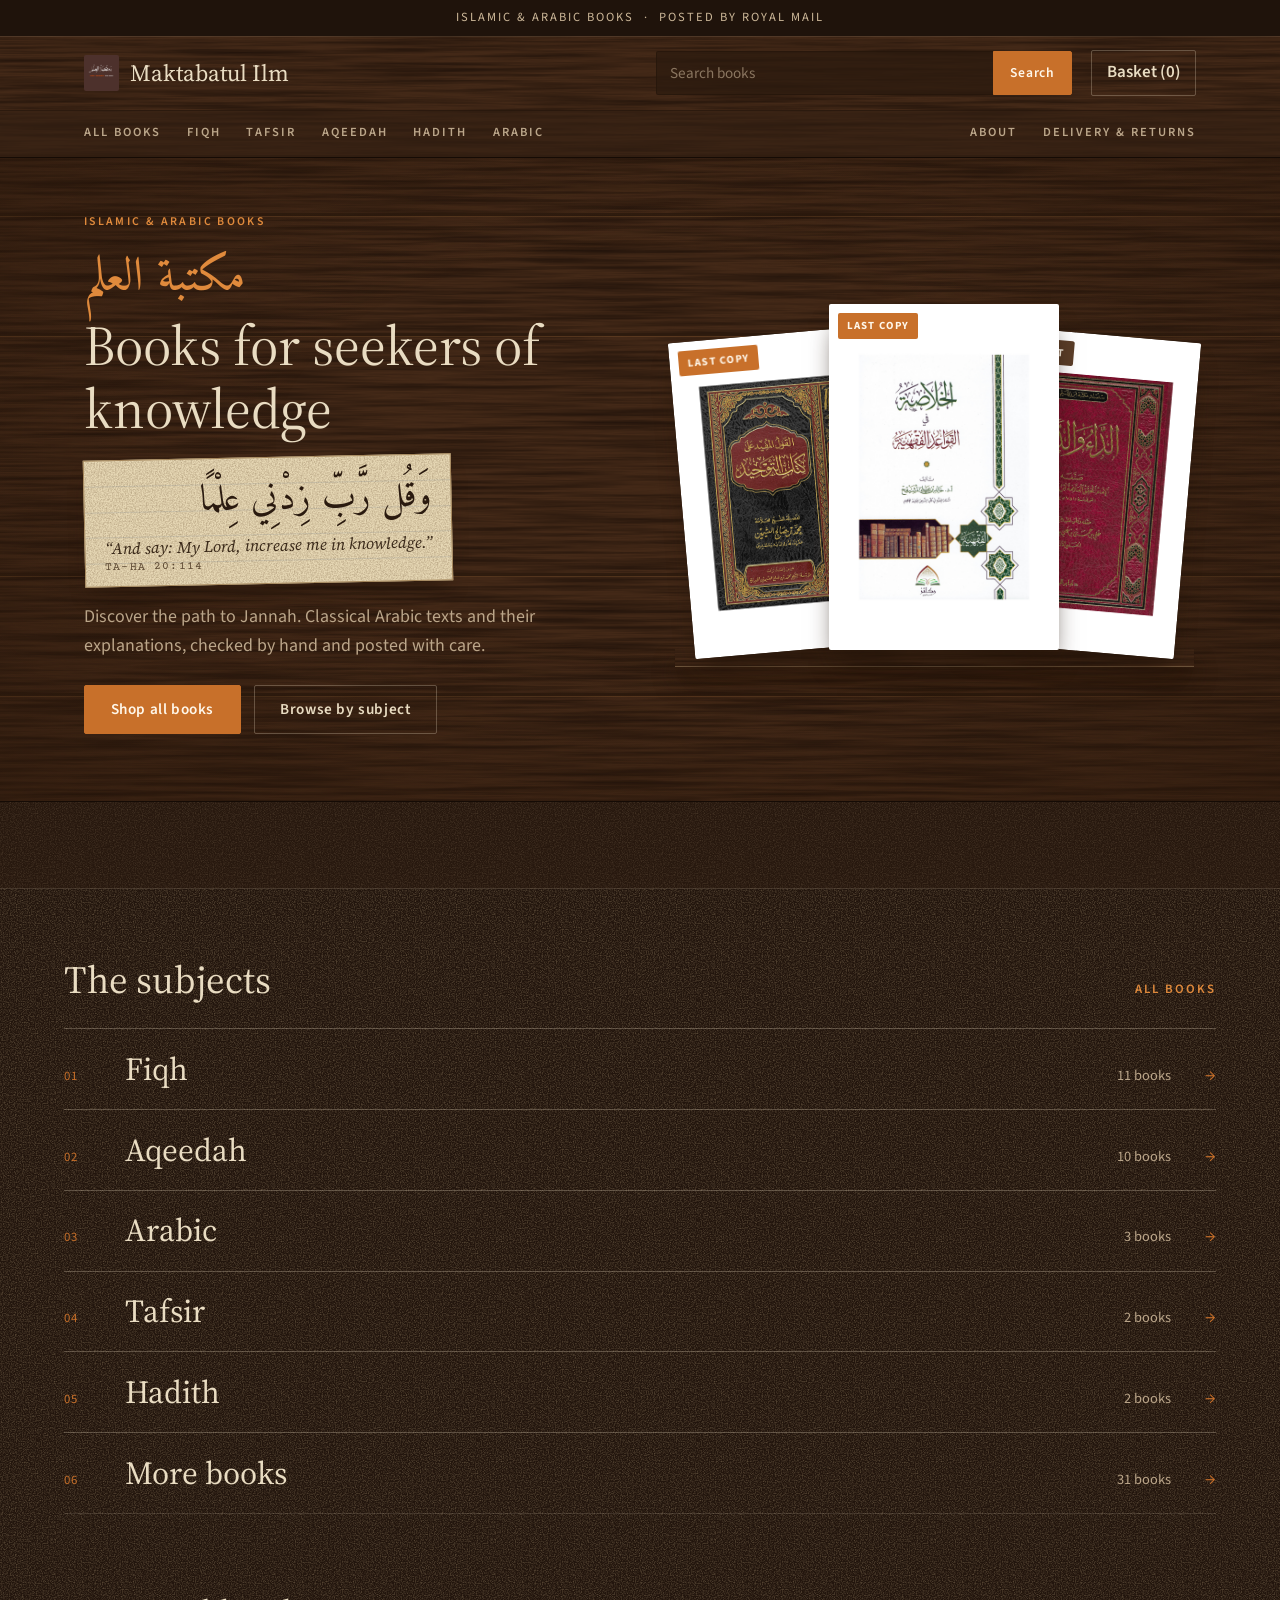
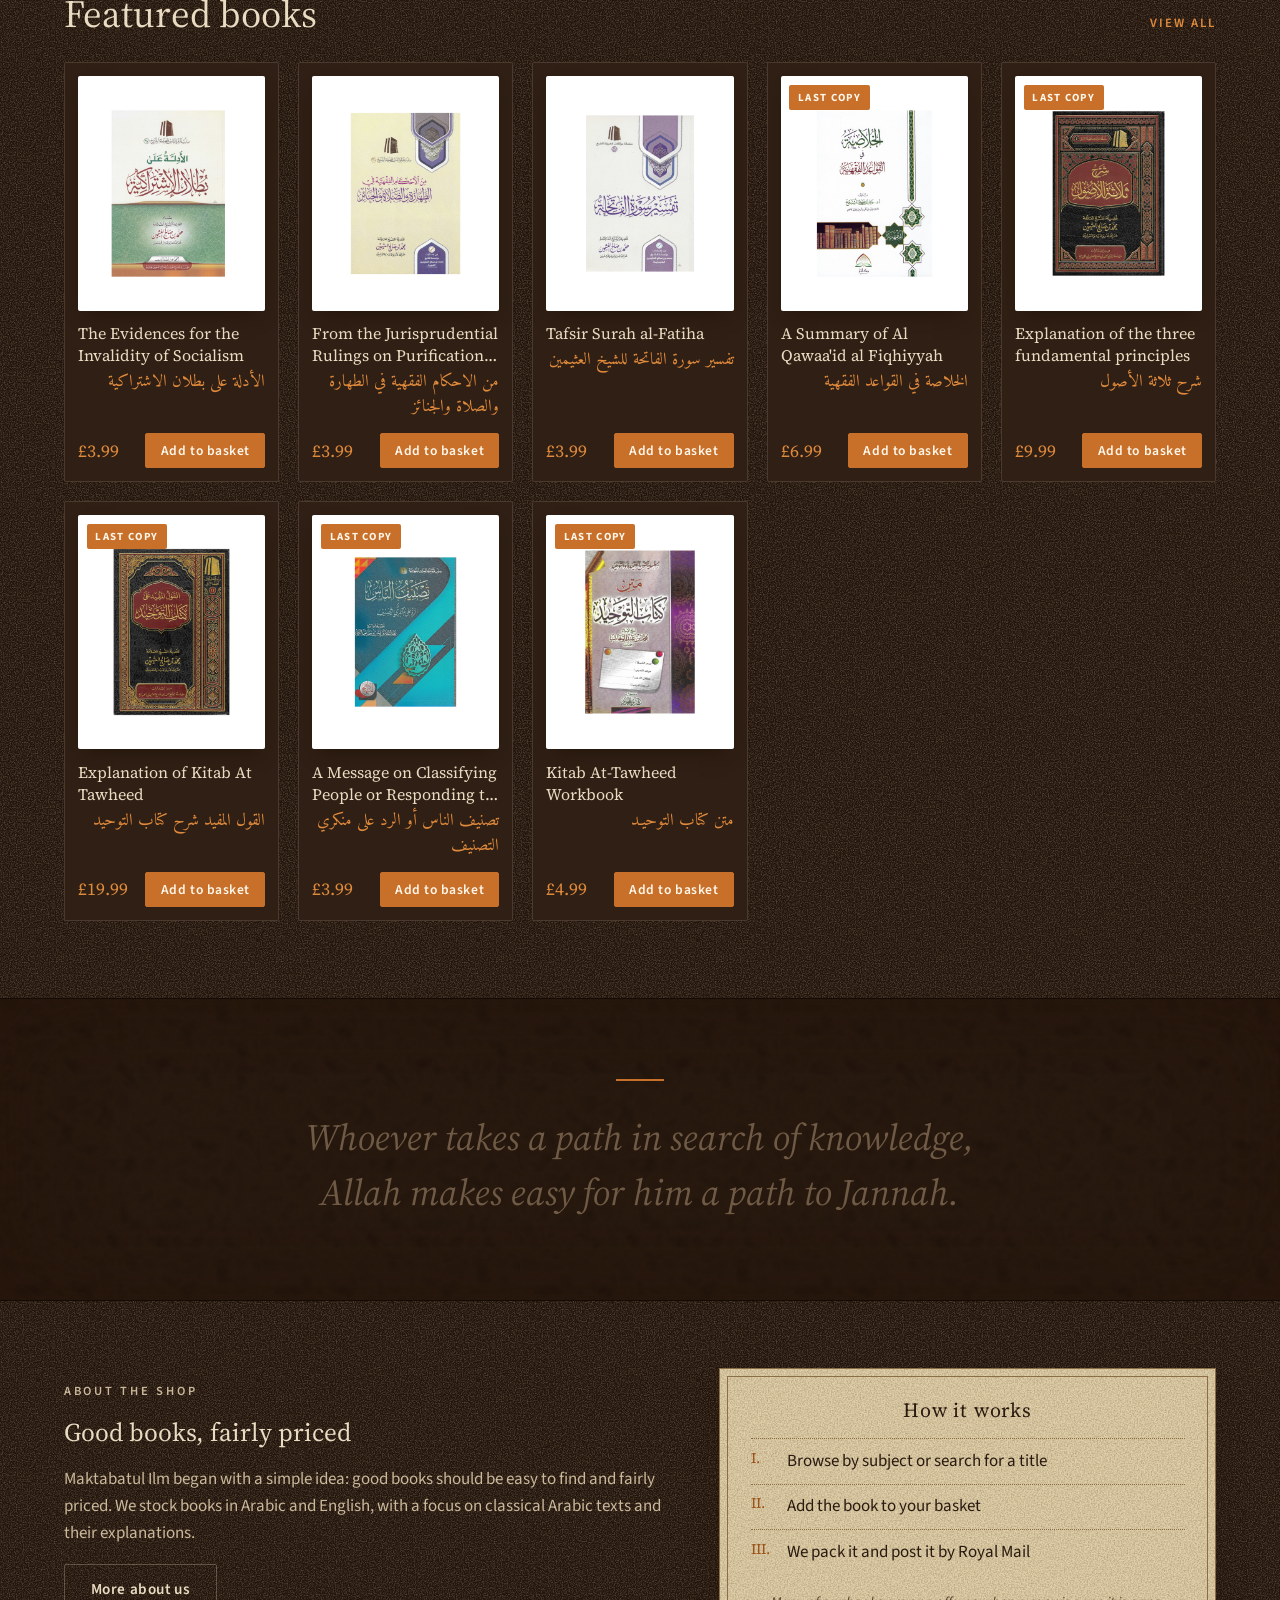
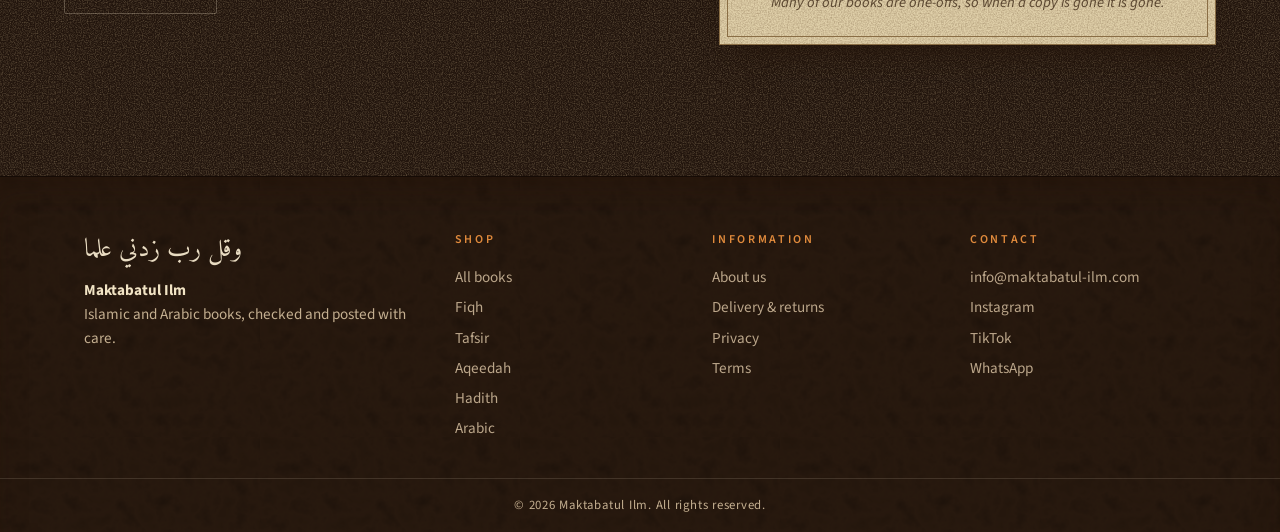
==== commit 47895a50: "some more changes to layout" ====
--- a/index.html
+++ b/index.html
@@ -11,13 +11,13 @@
   <meta property="og:image" content="https://maktabatul-ilm.com/images/logo.png">
   <meta name="twitter:card" content="summary">
   <link rel="canonical" href="https://maktabatul-ilm.com/">
-  <meta name="theme-color" content="#2a1a10">
+  <meta name="theme-color" content="#26170e">
   <title>Maktabatul Ilm | Islamic & Arabic Books</title>
   <meta name="description" content="An independent bookstore for Qur'an, hadith, fiqh, seerah and Arabic language books.">
   <link rel="preconnect" href="https://fonts.googleapis.com">
   <link rel="preconnect" href="https://fonts.gstatic.com" crossorigin>
-  <link href="https://fonts.googleapis.com/css2?family=Libre+Caslon+Text:ital,wght@0,400;0,700;1,400&family=Source+Sans+3:wght@400;600;700&family=Mirza:wght@400;700&display=swap" rel="stylesheet">
-  <link rel="stylesheet" href="style.css?v=6">
+  <link href="https://fonts.googleapis.com/css2?family=Source+Serif+4:ital,wght@0,400;0,600;1,400&family=Source+Sans+3:wght@400;600;700&family=Amiri:wght@400;700&family=Courier+Prime&display=swap" rel="stylesheet">
+  <link rel="stylesheet" href="style.css?v=11">
 </head>
 <body>
   <div id="site-header"></div>
@@ -29,12 +29,16 @@
         <div>
           <p class="kicker">Islamic &amp; Arabic books</p>
           <p class="ar" lang="ar" dir="rtl">مكتبة العلم</p>
-          <h1><span class="rv"><span style="--d:150ms">Books for seekers</span></span><span class="rv"><span style="--d:300ms">of knowledge</span></span></h1>
-          <span class="rule"></span>
+          <h1>Books for seekers of knowledge</h1>
+          <div class="slip">
+            <span class="vs-ar" lang="ar" dir="rtl">وَقُل رَّبِّ زِدْنِي عِلْمًا</span>
+            <span class="vs-en">&ldquo;And say: My Lord, increase me in knowledge.&rdquo;</span>
+            <span class="vs-ref">Ta-Ha 20:114</span>
+          </div>
           <p class="lead">Discover the path to Jannah. Classical Arabic texts and their explanations, checked by hand and posted with care.</p>
-          <div class="cta"><a class="btn" href="shop.html">Shop all books</a><a class="btn ghost" href="#subjects">Browse the subjects</a></div>
+          <div class="cta"><a class="btn" href="shop.html">Shop all books</a><a class="btn ghost" href="#subjects">Browse by subject</a></div>
         </div>
-        <div class="shelf3" id="hero-books" aria-label="Some of our books"></div>
+        <div class="hero-books" id="hero-books" aria-label="Some of our books"></div>
       </div>
     </section>
 
@@ -78,9 +82,9 @@
   </main>
 
   <div id="site-footer"></div>
-  <script src="books.js?v=6"></script>
-  <script src="shared.js?v=6"></script>
-  <script src="home.js?v=6"></script>
-  <script src="fx.js?v=6"></script>
+  <script src="books.js?v=11"></script>
+  <script src="shared.js?v=11"></script>
+  <script src="home.js?v=11"></script>
+  <script src="fx.js?v=11"></script>
 </body>
 </html>
--- a/style.css
+++ b/style.css
@@ -3,17 +3,17 @@
    with one orange. Textures are drawn by the browser (no image files).
    ========================================================================== */
 :root {
-  --tx-wood: url("data:image/svg+xml,%3Csvg xmlns='http://www.w3.org/2000/svg' width='700' height='360'%3E%3Cfilter id='w' x='0' y='0' width='100%25' height='100%25' color-interpolation-filters='sRGB'%3E%3CfeTurbulence type='fractalNoise' baseFrequency='0.006 0.22' numOctaves='5' seed='8' stitchTiles='stitch'/%3E%3CfeColorMatrix values='1 0 0 0 0  1 0 0 0 0  1 0 0 0 0  0 0 0 0 1'/%3E%3CfeComponentTransfer%3E%3CfeFuncR type='table' tableValues='0.13 0.2 0.3 0.22'/%3E%3CfeFuncG type='table' tableValues='0.07 0.115 0.18 0.13'/%3E%3CfeFuncB type='table' tableValues='0.04 0.065 0.1 0.075'/%3E%3C/feComponentTransfer%3E%3C/filter%3E%3Crect width='100%25' height='100%25' filter='url%28%23w%29'/%3E%3Crect y='119' width='100%25' height='3' fill='%230a0503' opacity='.9'/%3E%3Crect y='239' width='100%25' height='3' fill='%230a0503' opacity='.9'/%3E%3Crect y='122' width='100%25' height='1' fill='%238a5a30' opacity='.2'/%3E%3Crect y='242' width='100%25' height='1' fill='%238a5a30' opacity='.2'/%3E%3C/svg%3E");
+  --tx-wood: url("data:image/svg+xml,%3Csvg xmlns='http://www.w3.org/2000/svg' width='700' height='360'%3E%3Cfilter id='w' x='0' y='0' width='100%25' height='100%25' color-interpolation-filters='sRGB'%3E%3CfeTurbulence type='fractalNoise' baseFrequency='0.006 0.22' numOctaves='5' seed='8' stitchTiles='stitch'/%3E%3CfeColorMatrix values='1 0 0 0 0  1 0 0 0 0  1 0 0 0 0  0 0 0 0 1'/%3E%3CfeComponentTransfer%3E%3CfeFuncR type='table' tableValues='0.128 0.186 0.267 0.197'/%3E%3CfeFuncG type='table' tableValues='0.072 0.11 0.162 0.116'/%3E%3CfeFuncB type='table' tableValues='0.041 0.061 0.093 0.067'/%3E%3C/feComponentTransfer%3E%3C/filter%3E%3Crect width='100%25' height='100%25' filter='url%28%23w%29'/%3E%3Crect y='119' width='100%25' height='3' fill='%232a190d' opacity='.8'/%3E%3Crect y='239' width='100%25' height='3' fill='%232a190d' opacity='.8'/%3E%3Crect y='122' width='100%25' height='1' fill='%23a8703c' opacity='.22'/%3E%3Crect y='242' width='100%25' height='1' fill='%23a8703c' opacity='.22'/%3E%3C/svg%3E");
   --tx-paper: url("data:image/svg+xml,%3Csvg xmlns='http://www.w3.org/2000/svg' width='300' height='300'%3E%3Cfilter id='p' color-interpolation-filters='sRGB'%3E%3CfeTurbulence type='fractalNoise' baseFrequency='0.7' numOctaves='3' seed='4' stitchTiles='stitch'/%3E%3CfeColorMatrix values='0 0 0 0 .35  0 0 0 0 .24  0 0 0 0 .12  0 0 0 .55 -.18'/%3E%3C/filter%3E%3Crect width='100%25' height='100%25' filter='url%28%23p%29'/%3E%3C/svg%3E");
   --tx-grain: url("data:image/svg+xml,%3Csvg xmlns='http://www.w3.org/2000/svg' width='220' height='220'%3E%3Cfilter id='g' color-interpolation-filters='sRGB'%3E%3CfeTurbulence type='fractalNoise' baseFrequency='.85' numOctaves='2' seed='2' stitchTiles='stitch'/%3E%3CfeColorMatrix values='0 0 0 0 1  0 0 0 0 .9  0 0 0 0 .7  0 0 0 .5 -.2'/%3E%3C/filter%3E%3Crect width='100%25' height='100%25' filter='url%28%23g%29'/%3E%3C/svg%3E");
-  --tx-leather: url("data:image/svg+xml,%3Csvg xmlns='http://www.w3.org/2000/svg' width='260' height='260'%3E%3Cfilter id='l' color-interpolation-filters='sRGB'%3E%3CfeTurbulence type='fractalNoise' baseFrequency='.05' numOctaves='4' seed='5' stitchTiles='stitch'/%3E%3CfeColorMatrix values='1 0 0 0 0  1 0 0 0 0  1 0 0 0 0  0 0 0 0 1'/%3E%3CfeComponentTransfer%3E%3CfeFuncR type='table' tableValues='0.11 0.16 0.14'/%3E%3CfeFuncG type='table' tableValues='0.065 0.095 0.08'/%3E%3CfeFuncB type='table' tableValues='0.035 0.055 0.045'/%3E%3C/feComponentTransfer%3E%3C/filter%3E%3Crect width='100%25' height='100%25' filter='url%28%23l%29'/%3E%3C/svg%3E");
-
-  --bg: #1a110b; --panel: #251810; --panel-2: #2d1e14; --line: rgba(233, 220, 194, .14); --line-2: rgba(233, 220, 194, .28);
-  --cream: #e9dcc2; --muted: #a8937a; --ink: #2a1a0f; --ink-soft: #5a4630;
+  --tx-leather: url("data:image/svg+xml,%3Csvg xmlns='http://www.w3.org/2000/svg' width='260' height='260'%3E%3Cfilter id='l' color-interpolation-filters='sRGB'%3E%3CfeTurbulence type='fractalNoise' baseFrequency='.05' numOctaves='4' seed='5' stitchTiles='stitch'/%3E%3CfeColorMatrix values='1 0 0 0 0  1 0 0 0 0  1 0 0 0 0  0 0 0 0 1'/%3E%3CfeComponentTransfer%3E%3CfeFuncR type='table' tableValues='0.116 0.157 0.133'/%3E%3CfeFuncG type='table' tableValues='0.072 0.099 0.084'/%3E%3CfeFuncB type='table' tableValues='0.041 0.058 0.046'/%3E%3C/feComponentTransfer%3E%3C/filter%3E%3Crect width='100%25' height='100%25' filter='url%28%23l%29'/%3E%3C/svg%3E");
+
+  --bg: #22150d; --panel: #2f1f14; --panel-2: #382519; --line: rgba(233, 220, 194, .14); --line-2: rgba(233, 220, 194, .28);
+  --cream: #e9dcc2; --muted: #bba68a; --ink: #2a1a0f; --ink-soft: #5a4630;
   --accent: #c8702a; --accent-hi: #e08a3c; --accent-d: #9c531a;
-  --f-head: "Libre Caslon Text", Georgia, serif;
+  --f-head: "Source Serif 4", Georgia, serif;
   --f-body: "Source Sans 3", system-ui, sans-serif;
-  --f-ar: "Mirza", "Noto Naskh Arabic", serif;
+  --f-ar: "Amiri", "Noto Naskh Arabic", serif;
   --wrap: 72rem;
 }
 *, *::before, *::after { box-sizing: border-box; }
@@ -41,57 +41,58 @@
 .link-btn { font: inherit; background: none; border: 0; color: var(--accent-d); text-decoration: underline; cursor: pointer; padding: 0; }
 
 /* ----- Header: walnut strip ----- */
-.announce { background: #0f0805; color: var(--muted); text-align: center; font-size: .78rem; letter-spacing: .16em; text-transform: uppercase; padding: .5rem 1rem; }
-.site-header { position: sticky; top: 0; z-index: 50; background: #2a1a10 var(--tx-wood); border-bottom: 1px solid #0a0503; box-shadow: 0 1px 0 rgba(233, 220, 194, .08) inset; transition: box-shadow .3s; }
-.site-header.solid { box-shadow: 0 10px 24px -8px rgba(0, 0, 0, .7); }
+.announce { background: #1f130b; color: #cdb899; text-align: center; font-size: .78rem; letter-spacing: .16em; text-transform: uppercase; padding: .5rem 1rem; }
+.site-header { position: sticky; top: 0; z-index: 50; background: #2a1a10 var(--tx-wood); border-bottom: 1px solid #150b05; box-shadow: 0 1px 0 rgba(233, 220, 194, .1) inset; transition: box-shadow .3s; }
+.site-header.solid { box-shadow: 0 10px 24px -8px rgba(36, 20, 9, .7); }
 .site-header .bar { max-width: var(--wrap); margin: 0 auto; padding: .9rem 1.25rem; display: flex; align-items: center; gap: 1.2rem; transition: padding .3s; }
 .site-header.solid .bar { padding-top: .5rem; padding-bottom: .5rem; }
 .brand { display: inline-flex; align-items: center; gap: .7rem; font: 400 1.45rem var(--f-head); color: var(--cream); text-decoration: none; white-space: nowrap; }
 .logo { width: 2.2rem; height: 2.2rem; object-fit: cover; border-radius: 2px; }
 .hsearch { flex: 1; max-width: 26rem; margin-left: auto; display: flex; }
-.hsearch input { flex: 1; min-width: 0; font: inherit; font-size: .95rem; padding: .55rem .8rem; border: 1px solid rgba(0, 0, 0, .5); border-right: 0; border-radius: 2px 0 0 2px; background: rgba(15, 8, 5, .6); color: var(--cream); }
+.hsearch input { flex: 1; min-width: 0; font: inherit; font-size: .95rem; padding: .55rem .8rem; border: 1px solid rgba(35, 20, 10, .6); border-right: 0; border-radius: 2px 0 0 2px; background: rgba(45, 27, 15, .75); color: var(--cream); }
 .hsearch input::placeholder { color: #8a7660; }
 .hsearch button { font: 600 .85rem var(--f-body); letter-spacing: .06em; padding: 0 1rem; border: 1px solid var(--accent); background: var(--accent); color: #fff7ea; border-radius: 0 2px 2px 0; cursor: pointer; }
 .hsearch button:hover { background: var(--accent-hi); }
 .cart-btn { color: var(--cream); text-decoration: none; font-weight: 600; border: 1px solid var(--line-2); border-radius: 2px; padding: .5rem .9rem; white-space: nowrap; transition: background .25s; }
 .cart-btn:hover { background: rgba(233, 220, 194, .08); }
-.catnav { background: rgba(15, 8, 5, .55); border-top: 1px solid rgba(0, 0, 0, .5); }
+.catnav { background: rgba(52, 33, 19, .6); border-top: 1px solid rgba(35, 20, 10, .6); }
 .catnav .in { max-width: var(--wrap); margin: 0 auto; padding: 0 1.25rem; display: flex; gap: 1.6rem; overflow-x: auto; white-space: nowrap; scrollbar-width: none; }
 .catnav a { color: var(--muted); text-decoration: none; font-size: .78rem; font-weight: 600; letter-spacing: .16em; text-transform: uppercase; padding: .75rem 0; border-bottom: 2px solid transparent; transition: color .2s, border-color .2s; }
 .catnav a:hover, .catnav a.active { color: var(--cream); border-bottom-color: var(--accent); }
 .catnav .sp { margin-left: auto; }
 
 /* ----- Home: hero (walnut planks, books standing on a shelf) ----- */
-.hero3 { position: relative; overflow: hidden; background: #24160d; border-bottom: 1px solid #0a0503; }
+.hero3 { position: relative; overflow: hidden; background: #26170e; border-bottom: 1px solid #150b05; }
 .hero3 .bgwood { position: absolute; inset: -10% 0; background: var(--tx-wood); transform: translate3d(0, calc(var(--sy, 0) * .18px), 0); }
-.hero3::after { content: ""; position: absolute; inset: 0; pointer-events: none; background: radial-gradient(ellipse at 30% 40%, transparent 30%, rgba(0, 0, 0, .55) 100%), linear-gradient(90deg, rgba(10, 5, 3, .55), transparent 55%); }
-.hero3 .wrap { position: relative; z-index: 2; display: grid; grid-template-columns: 1.05fr 1fr; gap: 2rem; align-items: center; min-height: 35rem; padding-top: 4rem; padding-bottom: 5.5rem; }
-.hero3 .ar { font-size: clamp(1.8rem, 3.6vw, 2.6rem); color: var(--accent-hi); margin: 0 0 .3rem; line-height: 1.5; text-align: left; }
-.hero3 h1 { font-size: clamp(2.4rem, 5.2vw, 4rem); letter-spacing: -.01em; margin: 0 0 1.3rem; }
-.rv { display: block; overflow: hidden; padding-bottom: .12em; }
-.rv > span { display: block; transform: translateY(110%); animation: rise 1s cubic-bezier(.2, .7, .15, 1) forwards; animation-delay: var(--d, 0ms); }
-@keyframes rise { to { transform: none; } }
-.rule { display: block; height: 2px; width: 4.5rem; background: var(--accent); margin: 0 0 1.3rem; transform-origin: left; animation: draw 1s ease .9s backwards; }
-@keyframes draw { from { transform: scaleX(0); } }
-.hero3 .lead { color: #c9b89a; font-size: 1.12rem; max-width: 30rem; margin: 0 0 1.8rem; animation: fadeUp .9s ease 1s backwards; }
-.hero3 .cta { display: flex; gap: .8rem; flex-wrap: wrap; animation: fadeUp .9s ease 1.15s backwards; }
-@keyframes fadeUp { from { opacity: 0; transform: translateY(16px); } }
-
-.shelf3 { position: relative; height: 26rem; }
-.shelf3 .plank { position: absolute; left: -4%; right: -4%; bottom: 0; height: 1.6rem; background: #3a2414 var(--tx-wood); box-shadow: 0 -1px 0 rgba(233, 220, 194, .18) inset, 0 16px 28px rgba(0, 0, 0, .7); }
-.shelf3 .plank::before { content: ""; position: absolute; left: 0; right: 0; top: 0; height: 3px; background: linear-gradient(rgba(255, 220, 170, .22), transparent); }
-.hb { position: absolute; bottom: 1.6rem; width: 11rem; animation: standUp 1.1s cubic-bezier(.2, .7, .15, 1) backwards; animation-delay: var(--d); transition: transform .45s ease; }
-.hb:nth-child(1) { left: 3%; --d: 700ms; --r: -3deg; --k: .04; }
-.hb:nth-child(2) { left: 31%; --d: 850ms; --r: 1deg; --k: .1; width: 12.4rem; z-index: 2; }
-.hb:nth-child(3) { right: 3%; --d: 1000ms; --r: 4deg; --k: .07; }
-.hb { transform: translateY(calc(var(--sy, 0) * var(--k) * -1px)) rotate(var(--r)); transform-origin: 50% 100%; }
-.hb:hover { transform: translateY(calc(var(--sy, 0) * var(--k) * -1px - 10px)) rotate(0deg); }
-@keyframes standUp { from { opacity: 0; translate: 0 70px; } }
-.hb .photo, .hb .cover { box-shadow: -7px 0 0 -1px #1a0f08, 0 24px 30px -14px #000; }
-.hb .photo::after, .hb .cover::after { content: ""; position: absolute; inset: 0; background: linear-gradient(90deg, rgba(0, 0, 0, .5), rgba(0, 0, 0, .08) 7%, transparent 14%, transparent 85%, rgba(0, 0, 0, .25)); pointer-events: none; }
+.hero3::after { content: ""; position: absolute; inset: 0; pointer-events: none; background: radial-gradient(ellipse at 50% 45%, transparent 40%, rgba(40, 22, 10, .5) 100%); }
+.hero3 .wrap { position: relative; z-index: 3; display: grid; grid-template-columns: 1.05fr 1fr; gap: 2.5rem; align-items: center; padding-top: 3.6rem; padding-bottom: 4.2rem; min-height: 30rem;
+  transform: translate3d(0, calc(var(--sy, 0) * -.05px), 0); }
+.hero3 .kicker { font: 600 .74rem/1 var(--f-body); letter-spacing: .2em; text-transform: uppercase; color: var(--accent-hi); margin: 0 0 .9rem; animation: fadeUp .8s ease .1s backwards; }
+.hero3 .ar { text-align: left; font-family: var(--f-ar); font-size: clamp(2rem, 4vw, 3rem); color: var(--accent-hi); margin: 0 0 .1rem; line-height: 1.5; animation: fadeUp .8s ease .2s backwards; }
+.hero3 h1 { font-size: clamp(2.2rem, 4.8vw, 3.5rem); color: var(--cream); margin: 0 0 1rem; line-height: 1.12; animation: fadeUp .9s ease .3s backwards; }
+/* The verse, typed on a small catalogue slip */
+.slip { display: inline-flex; flex-direction: column; gap: .15rem; padding: .7rem 1.2rem .8rem; margin: 0 0 1.2rem; color: var(--ink); border: 1px solid #a3855a; transform: rotate(-1.2deg);
+  background: repeating-linear-gradient(transparent 0 1.55rem, rgba(70, 95, 130, .15) 1.55rem calc(1.55rem + 1px)), var(--tx-paper), #e6d7b4; box-shadow: 0 14px 22px -10px rgba(36, 20, 9, .75); animation: fadeUp .9s ease .55s backwards; }
+.slip .vs-ar { font-family: var(--f-ar); font-size: clamp(1.7rem, 3.2vw, 2.3rem); line-height: 1.7; }
+.slip .vs-en { font: italic 400 1rem/1.4 var(--f-head); color: #3b2a1a; }
+.slip .vs-ref { font: 400 .72rem/1 "Courier Prime", monospace; letter-spacing: .1em; text-transform: uppercase; color: #5a4630; }
+.hero3 .lead { font-size: 1.12rem; color: var(--muted); max-width: 30rem; margin: 0 0 1.5rem; animation: fadeUp .9s ease .7s backwards; }
+.hero3 .cta { display: flex; gap: .8rem; flex-wrap: wrap; animation: fadeUp .9s ease .8s backwards; }
+@keyframes fadeUp { from { opacity: 0; transform: translateY(22px); } }
+/* Three real covers on a shelf */
+.hero-books { position: relative; height: 24rem; max-width: 30rem; width: 100%; justify-self: center; }
+.hero-books::after { content: ""; position: absolute; left: -4%; right: -4%; bottom: 0; height: 1.1rem; background: #5a3a22 var(--tx-wood); box-shadow: 0 -1px 0 rgba(255, 225, 175, .25) inset, 0 14px 20px rgba(36, 20, 9, .6); }
+.hero-books .hb { position: absolute; bottom: 1.05rem; width: 44%; aspect-ratio: 2 / 3; transform-origin: bottom center; animation: bookIn 1s cubic-bezier(.2, .7, .15, 1) backwards; transition: translate .3s ease; }
+.hero-books .hb:hover { translate: 0 -10px; }
+.hero-books .hb { display: block; }
+.hero-books .hb .photo, .hero-books .hb .cover { width: 100%; height: 100%; aspect-ratio: auto; box-shadow: 0 18px 24px -8px rgba(36, 20, 9, .8); }
+.hero-books .hb:nth-child(1) { left: 0; transform: rotate(-5deg); animation-delay: .5s; z-index: 1; }
+.hero-books .hb:nth-child(2) { left: 28%; width: 48%; z-index: 3; animation-delay: .7s; }
+.hero-books .hb:nth-child(3) { right: 0; transform: rotate(5deg); animation-delay: .9s; z-index: 2; }
+@keyframes bookIn { from { opacity: 0; translate: 0 50px; } }
 
 /* ----- Home: strips and sections ----- */
-.usps { border-bottom: 1px solid var(--line); background: rgba(0, 0, 0, .22); }
+.usps { border-bottom: 1px solid var(--line); background: rgba(45, 28, 16, .45); }
 .usps .wrap { display: grid; grid-template-columns: repeat(3, 1fr); gap: 1rem; padding-top: 1.3rem; padding-bottom: 1.3rem; }
 .usps .wrap > div { font: 400 1.05rem var(--f-head); color: var(--cream); padding-left: 1rem; border-left: 2px solid var(--accent); }
 .usps span { display: block; font: 400 .88rem var(--f-body); color: var(--muted); margin-top: .1rem; }
@@ -114,7 +115,7 @@
 .ledger a.fx-pre::before { transform: scaleX(0); }
 .ledger a.fx-in::before { transition: transform 1.1s cubic-bezier(.6, .1, .2, 1) var(--d, 0ms); }
 
-.quote { margin-top: 4.2rem; padding: 5rem 0; text-align: center; background: #1d120a var(--tx-leather); border-block: 1px solid #0a0503; box-shadow: inset 0 0 90px rgba(0, 0, 0, .6); }
+.quote { margin-top: 4.2rem; padding: 5rem 0; text-align: center; background: #26170e var(--tx-leather); border-block: 1px solid #150b05; box-shadow: inset 0 0 90px rgba(35, 18, 8, .5); }
 .quote p { font: italic 400 clamp(1.5rem, 3.4vw, 2.3rem)/1.5 var(--f-head); max-width: 46rem; margin: 0 auto; color: var(--cream); }
 .quote .w { color: #6f5a45; transition: color .6s; }
 .quote .w.on { color: var(--cream); }
@@ -123,7 +124,7 @@
 .split { display: grid; grid-template-columns: 1.1fr .9fr; gap: 3rem; align-items: center; padding: 4.2rem 0; }
 .split p { color: #c9b89a; }
 /* A bookplate: the cream label pasted inside an old book */
-.plate { background: #dfcfa9 var(--tx-paper); color: var(--ink); padding: 1.8rem 1.9rem; border: 1px solid #8a6e45; outline: 1px solid #8a6e45; outline-offset: -9px; box-shadow: 0 18px 30px -14px #000; transform: rotate(-1.2deg); }
+.plate { background: #dfcfa9 var(--tx-paper); color: var(--ink); padding: 1.8rem 1.9rem; border: 1px solid #8a6e45; outline: 1px solid #8a6e45; outline-offset: -9px; box-shadow: 0 18px 30px -14px #24150a; transform: rotate(-1.2deg); }
 .plate h3 { color: var(--ink); font-size: 1.25rem; text-align: center; margin-bottom: 1rem; letter-spacing: .04em; }
 .plate ul { margin: 0; padding: 0; list-style: none; }
 .plate li { padding: .55rem 0; border-top: 1px dotted #8a6e45; display: flex; gap: .8rem; }
@@ -133,12 +134,12 @@
 /* ----- Book cards ----- */
 .grid { display: grid; grid-template-columns: repeat(auto-fill, minmax(11.5rem, 1fr)); gap: 1.2rem; }
 .card { background: var(--panel); border: 1px solid var(--line); border-radius: 2px; display: flex; flex-direction: column; transition: transform .35s ease, box-shadow .35s ease, border-color .35s; }
-.card:hover { transform: translateY(-5px); box-shadow: 0 20px 30px -16px #000; border-color: var(--line-2); }
+.card:hover { transform: translateY(-5px); box-shadow: 0 20px 30px -16px #24150a; border-color: var(--line-2); }
 .card-link { display: block; color: inherit; text-decoration: none; padding: .8rem .8rem 0; }
-.photo, .cover { position: relative; aspect-ratio: 4 / 5; overflow: hidden; border-radius: 2px; background: #3a2a1d; box-shadow: 0 10px 18px -8px #000; }
+.photo, .cover { position: relative; aspect-ratio: 4 / 5; overflow: hidden; border-radius: 2px; background: #3a2a1d; box-shadow: 0 10px 18px -8px #24150a; }
 .photo img { width: 100%; height: 100%; object-fit: cover; transition: transform .6s ease; }
 .card:hover .photo img { transform: scale(1.04); }
-.cover { display: grid; place-items: center; padding: 1rem; text-align: center; background: var(--c); color: #f1e3c4; border-left: 7px solid rgba(0, 0, 0, .3); }
+.cover { display: grid; place-items: center; padding: 1rem; text-align: center; background: var(--c); color: #f1e3c4; border-left: 7px solid rgba(36, 20, 9, .3); }
 .cover .ttl { font: 400 1.05rem/1.35 var(--f-head); }
 .card h3 { font: 400 1rem/1.35 var(--f-head); color: var(--cream); margin: .8rem 0 .2rem; display: -webkit-box; -webkit-line-clamp: 2; -webkit-box-orient: vertical; overflow: hidden; }
 .ar-title { margin: 0; color: var(--accent-hi); font-size: 1.05rem; line-height: 1.5; }
@@ -148,7 +149,7 @@
 .price.big { font-size: 1.9rem; margin: .4rem 0; }
 .card.sold .photo img, .card.sold .cover, .detail.sold .photo img { filter: grayscale(.85) brightness(.7); }
 .stamp { position: absolute; top: .55rem; left: .55rem; z-index: 2; font-style: normal; font-size: .68rem; font-weight: 700; letter-spacing: .12em; text-transform: uppercase; padding: .25rem .55rem; border-radius: 2px; color: #fff7ea; }
-.stamp.sold { background: #0f0805; }
+.stamp.sold { background: #5a3d28; }
 .stamp.last { background: var(--accent); }
 
 /* ----- Shop, book, basket and text pages ----- */
@@ -158,19 +159,19 @@
 .count, .status, .crumbs, .small-print, .stock-note { color: var(--muted); font-size: .92rem; }
 .crumbs a { color: var(--muted); }
 .toolbar { display: flex; gap: 1rem; align-items: center; flex-wrap: wrap; margin: .8rem 0 1rem; color: var(--muted); }
-.toolbar input[type=search] { flex: 1; min-width: 12rem; max-width: 24rem; font: inherit; padding: .65rem .85rem; border: 1px solid var(--line-2); border-radius: 2px; background: rgba(0, 0, 0, .3); color: var(--cream); }
+.toolbar input[type=search] { flex: 1; min-width: 12rem; max-width: 24rem; font: inherit; padding: .65rem .85rem; border: 1px solid var(--line-2); border-radius: 2px; background: rgba(45, 28, 16, .5); color: var(--cream); }
 .filters { display: flex; gap: .5rem; flex-wrap: wrap; margin-bottom: 1.6rem; }
 .chip { font: 600 .78rem var(--f-body); letter-spacing: .12em; text-transform: uppercase; color: var(--muted); background: transparent; border: 1px solid var(--line-2); border-radius: 2px; padding: .5rem .9rem; cursor: pointer; transition: all .2s; }
 .chip:hover { color: var(--cream); border-color: var(--cream); }
 .chip.on { background: var(--accent); border-color: var(--accent); color: #fff7ea; }
 .detail { display: grid; grid-template-columns: minmax(14rem, 22rem) 1fr; gap: 3rem; margin: 1.2rem 0 3rem; align-items: start; }
-.detail .photo, .detail .cover { box-shadow: -9px 0 0 -2px #1a0f08, 0 30px 40px -18px #000; }
+.detail .photo, .detail .cover { box-shadow: -9px 0 0 -2px #2e1b0e, 0 30px 40px -18px #24150a; }
 .detail p { color: #c9b89a; }
 .stock-note { font-weight: 600; color: var(--accent-hi); letter-spacing: .05em; }
 .related-title { font-size: 1.6rem; margin-top: 1rem; }
 
 /* Pages you read: aged paper */
-.prose, #basket { background: #dfcfa9 var(--tx-paper); color: var(--ink); border: 1px solid #8a6e45; box-shadow: 0 24px 40px -20px #000; }
+.prose, #basket { background: #dfcfa9 var(--tx-paper); color: var(--ink); border: 1px solid #8a6e45; box-shadow: 0 24px 40px -20px #24150a; }
 .prose { max-width: 48rem; margin-top: 2.6rem; margin-bottom: 3rem; padding: 3rem 3.2rem; }
 .prose h1, .prose h2, #basket h2 { color: var(--ink); }
 .prose h2 { font-size: 1.4rem; margin-top: 2rem; }
@@ -184,7 +185,7 @@
 .cart-total { font-size: 1.3rem; }
 
 /* ----- Footer: leather ----- */
-.site-footer { background: #1d120a var(--tx-leather); color: var(--muted); margin-top: 4rem; font-size: .95rem; border-top: 1px solid #0a0503; box-shadow: inset 0 20px 40px -20px #000; }
+.site-footer { background: #26170e var(--tx-leather); color: #c4af90; margin-top: 4rem; font-size: .95rem; border-top: 1px solid #150b05; box-shadow: inset 0 20px 40px -20px rgba(35, 18, 8, .6); }
 .site-footer .cols { max-width: var(--wrap); margin: 0 auto; padding: 3.4rem 1.25rem 2.2rem; display: grid; grid-template-columns: 1.5fr 1fr 1fr 1fr; gap: 2rem; }
 .site-footer h4 { font: 600 .75rem var(--f-body); letter-spacing: .22em; text-transform: uppercase; color: var(--accent-hi); margin: 0 0 .9rem; }
 .site-footer a { color: var(--muted); text-decoration: none; display: block; padding: .18rem 0; transition: color .2s; }
@@ -204,9 +205,8 @@
   .site-header .bar { flex-wrap: wrap; gap: .6rem; padding: .6rem 1rem; }
   .hsearch { order: 3; flex-basis: 100%; max-width: none; margin: 0; }
   .cart-btn { margin-left: auto; }
-  .hero3 .wrap { grid-template-columns: 1fr; padding-top: 2.4rem; padding-bottom: 1.5rem; min-height: 0; gap: 1rem; }
-  .shelf3 { height: 18.5rem; }
-  .hb { width: 7.8rem; } .hb:nth-child(2) { width: 9rem; }
+  .hero3 .wrap { grid-template-columns: 1fr; padding-top: 2rem; padding-bottom: 2.5rem; min-height: 0; gap: 1.5rem; }
+  .hero-books { height: 17rem; }
   .usps .wrap { grid-template-columns: 1fr; gap: .8rem; }
   .split, .detail { grid-template-columns: 1fr; gap: 1.6rem; }
   .site-footer .cols { grid-template-columns: 1fr 1fr; }
@@ -218,8 +218,6 @@
 }
 @media (prefers-reduced-motion: reduce) {
   *, *::before, *::after { animation: none !important; transition: none !important; scroll-behavior: auto !important; }
-  .rv > span { transform: none; }
-  .fx-pre { opacity: 1; transform: none; }
-  .hb { transform: rotate(var(--r)) !important; }
+    .fx-pre { opacity: 1; transform: none; }
   .hero3 .bgwood { transform: none; }
 }
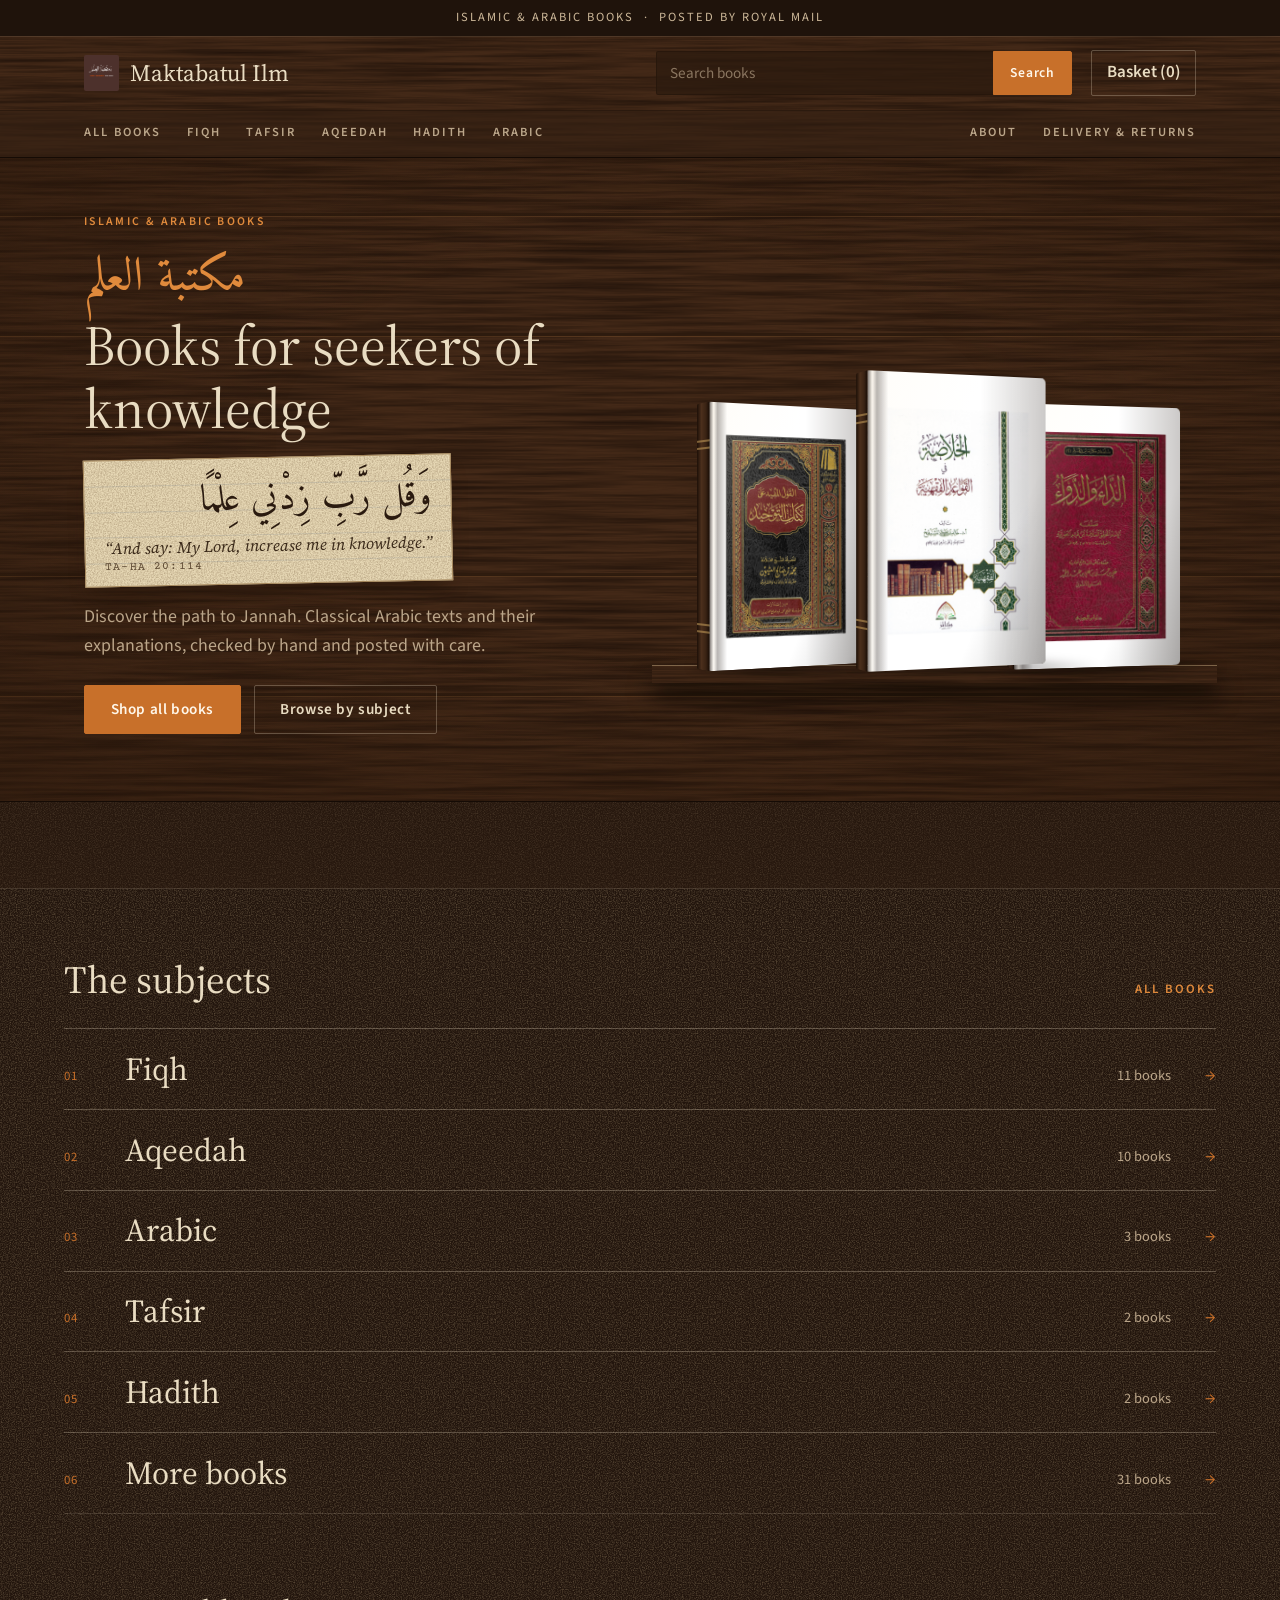
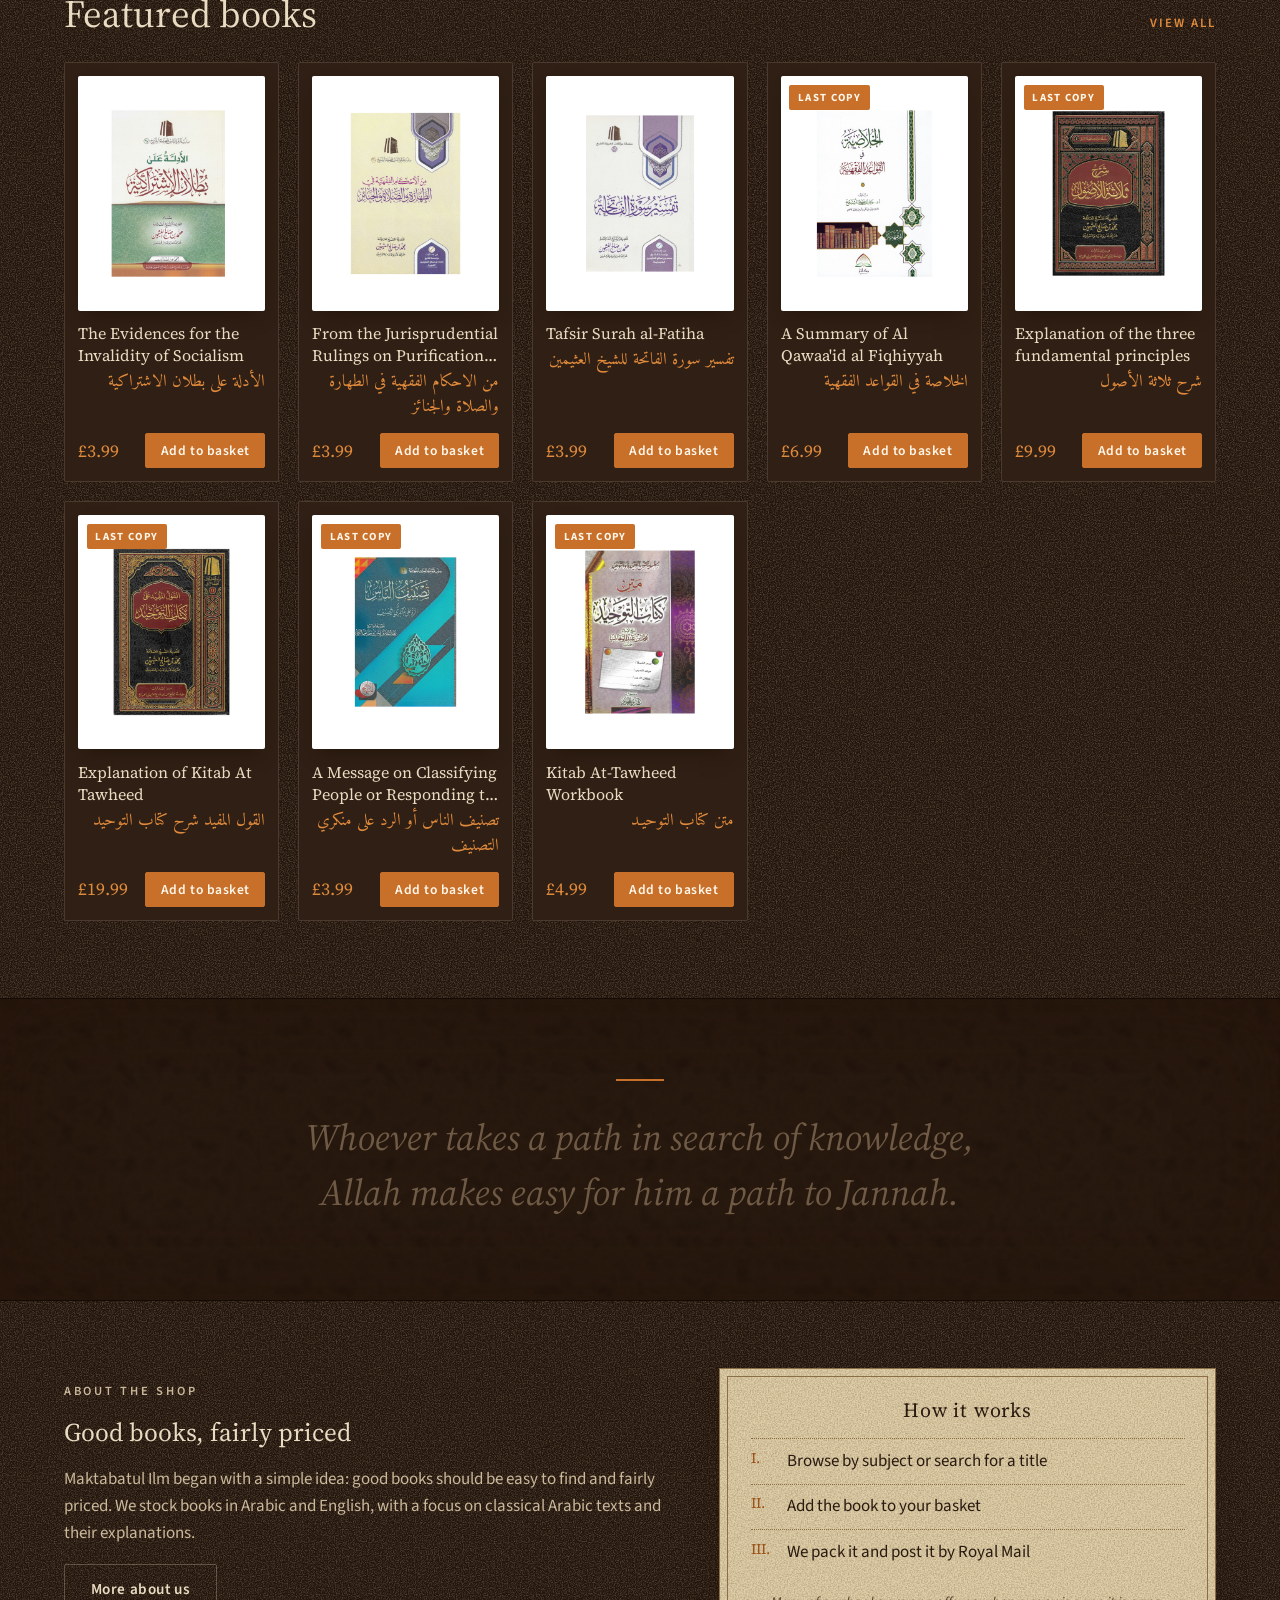
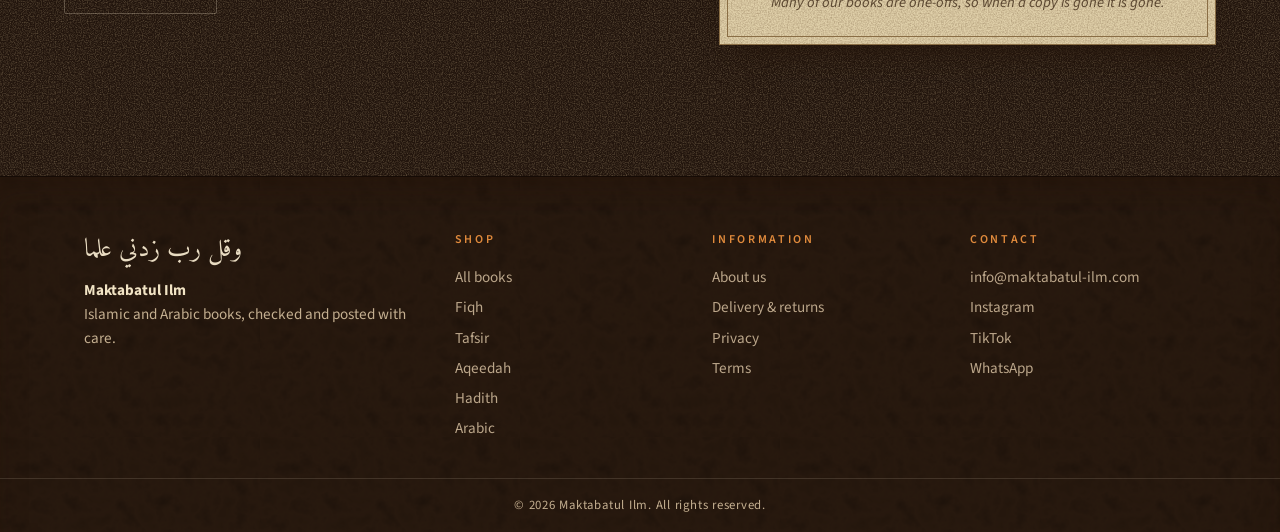
==== commit 82890166: "more updates to the shading" ====
--- a/index.html
+++ b/index.html
@@ -17,7 +17,7 @@
   <link rel="preconnect" href="https://fonts.googleapis.com">
   <link rel="preconnect" href="https://fonts.gstatic.com" crossorigin>
   <link href="https://fonts.googleapis.com/css2?family=Source+Serif+4:ital,wght@0,400;0,600;1,400&family=Source+Sans+3:wght@400;600;700&family=Amiri:wght@400;700&family=Courier+Prime&display=swap" rel="stylesheet">
-  <link rel="stylesheet" href="style.css?v=11">
+  <link rel="stylesheet" href="style.css?v=13">
 </head>
 <body>
   <div id="site-header"></div>
@@ -82,9 +82,9 @@
   </main>
 
   <div id="site-footer"></div>
-  <script src="books.js?v=11"></script>
-  <script src="shared.js?v=11"></script>
-  <script src="home.js?v=11"></script>
-  <script src="fx.js?v=11"></script>
+  <script src="books.js?v=13"></script>
+  <script src="shared.js?v=13"></script>
+  <script src="home.js?v=13"></script>
+  <script src="fx.js?v=13"></script>
 </body>
 </html>
--- a/style.css
+++ b/style.css
@@ -80,15 +80,30 @@
 .hero3 .cta { display: flex; gap: .8rem; flex-wrap: wrap; animation: fadeUp .9s ease .8s backwards; }
 @keyframes fadeUp { from { opacity: 0; transform: translateY(22px); } }
 /* Three real covers on a shelf */
-.hero-books { position: relative; height: 24rem; max-width: 30rem; width: 100%; justify-self: center; }
-.hero-books::after { content: ""; position: absolute; left: -4%; right: -4%; bottom: 0; height: 1.1rem; background: #5a3a22 var(--tx-wood); box-shadow: 0 -1px 0 rgba(255, 225, 175, .25) inset, 0 14px 20px rgba(36, 20, 9, .6); }
-.hero-books .hb { position: absolute; bottom: 1.05rem; width: 44%; aspect-ratio: 2 / 3; transform-origin: bottom center; animation: bookIn 1s cubic-bezier(.2, .7, .15, 1) backwards; transition: translate .3s ease; }
-.hero-books .hb:hover { translate: 0 -10px; }
-.hero-books .hb { display: block; }
-.hero-books .hb .photo, .hero-books .hb .cover { width: 100%; height: 100%; aspect-ratio: auto; box-shadow: 0 18px 24px -8px rgba(36, 20, 9, .8); }
-.hero-books .hb:nth-child(1) { left: 0; transform: rotate(-5deg); animation-delay: .5s; z-index: 1; }
-.hero-books .hb:nth-child(2) { left: 28%; width: 48%; z-index: 3; animation-delay: .7s; }
-.hero-books .hb:nth-child(3) { right: 0; transform: rotate(5deg); animation-delay: .9s; z-index: 2; }
+.hero-books { position: relative; height: 26rem; max-width: 36rem; width: 100%; justify-self: center; }
+.hero-books::after { content: ""; position: absolute; left: -4%; right: -4%; bottom: 0; height: 1.1rem; background: #6a4528 var(--tx-wood); border-top: 1px solid rgba(255, 225, 175, .35); box-shadow: 0 16px 22px rgba(10, 5, 2, .7); }
+.hero-books .hb { position: absolute; bottom: 1.05rem; width: 33%; aspect-ratio: 2 / 3; display: block; perspective: 1400px; animation: bookIn 1s cubic-bezier(.2, .7, .15, 1) backwards; transition: translate .35s ease; --d: 1.7rem; }
+.hero-books .hb:hover { translate: 0 -12px; }
+.hero-books .hb:hover .bk { transform: rotateY(calc(var(--ry) * .4)); }
+.hero-books .hb:nth-child(1) { left: 4%; --ry: 30deg; animation-delay: .5s; z-index: 1; }
+.hero-books .hb:nth-child(2) { left: 35%; width: 37%; --ry: 24deg; --d: 2rem; z-index: 3; animation-delay: .7s; }
+.hero-books .hb:nth-child(3) { right: 3%; --ry: 18deg; animation-delay: .9s; z-index: 2; }
+/* A real-looking hardback: cover, spine and page block are separate faces in 3D */
+.bk { position: absolute; inset: 0; transform-style: preserve-3d; transform: rotateY(var(--ry)); transition: transform .5s ease; }
+.bk > * { position: absolute; backface-visibility: hidden; }
+.bk-front { inset: 0; transform: translateZ(calc(var(--d) / 2)); overflow: hidden; border-radius: 2px 5px 5px 2px; background: #3a2a1d; }
+.bk-front img, .bk-front .cover { width: 100%; height: 100%; object-fit: cover; aspect-ratio: auto; border: 0; box-shadow: none; transform: scale(1.07); }
+.bk-front::after { content: ""; position: absolute; inset: 0; pointer-events: none;
+  background: linear-gradient(90deg, rgba(20, 10, 4, .55) 0, rgba(255, 235, 200, .16) 2.5%, rgba(20, 10, 4, .3) 5%, transparent 11%, transparent 62%, rgba(20, 10, 4, .22) 100%),
+              linear-gradient(115deg, rgba(255, 245, 225, .22) 0, transparent 38%, transparent 70%, rgba(0, 0, 0, .18)); }
+.bk-spine { top: 0; bottom: 0; left: calc(var(--d) * -1); width: var(--d); transform-origin: right center; transform: translateZ(calc(var(--d) / 2)) rotateY(-90deg);
+  background: linear-gradient(90deg, #1c0f07, #4b2f1c 35%, #3a2314 70%, #170c05), #3a2314; border-radius: 2px 0 0 2px; }
+.bk-spine::before, .bk-spine::after { content: ""; position: absolute; left: 0; right: 0; height: 2px; background: #c9a15c; opacity: .55; }
+.bk-spine::before { top: 14%; box-shadow: 0 7px 0 #c9a15c; } .bk-spine::after { bottom: 14%; box-shadow: 0 -7px 0 #c9a15c; }
+.bk-pages { top: 2.5%; bottom: 2.5%; left: 100%; width: calc(var(--d) - 4px); transform-origin: left center; transform: translateZ(calc(var(--d) / 2 - 2px)) rotateY(90deg);
+  background: repeating-linear-gradient(90deg, #efe3c8 0 2px, #c9b894 2px 3px); box-shadow: inset 0 0 8px rgba(60, 35, 10, .5); }
+.bk-back { inset: 0; transform: translateZ(calc(var(--d) / -2)) rotateY(180deg); background: #24150b; }
+.bk-shadow { position: absolute; left: -2%; right: -28%; bottom: -10px; height: 18px; border-radius: 50%; background: radial-gradient(ellipse at 40% 50%, rgba(10, 5, 2, .75), transparent 70%); filter: blur(5px); z-index: -1; transform: translateZ(-1px); }
 @keyframes bookIn { from { opacity: 0; translate: 0 50px; } }
 
 /* ----- Home: strips and sections ----- */
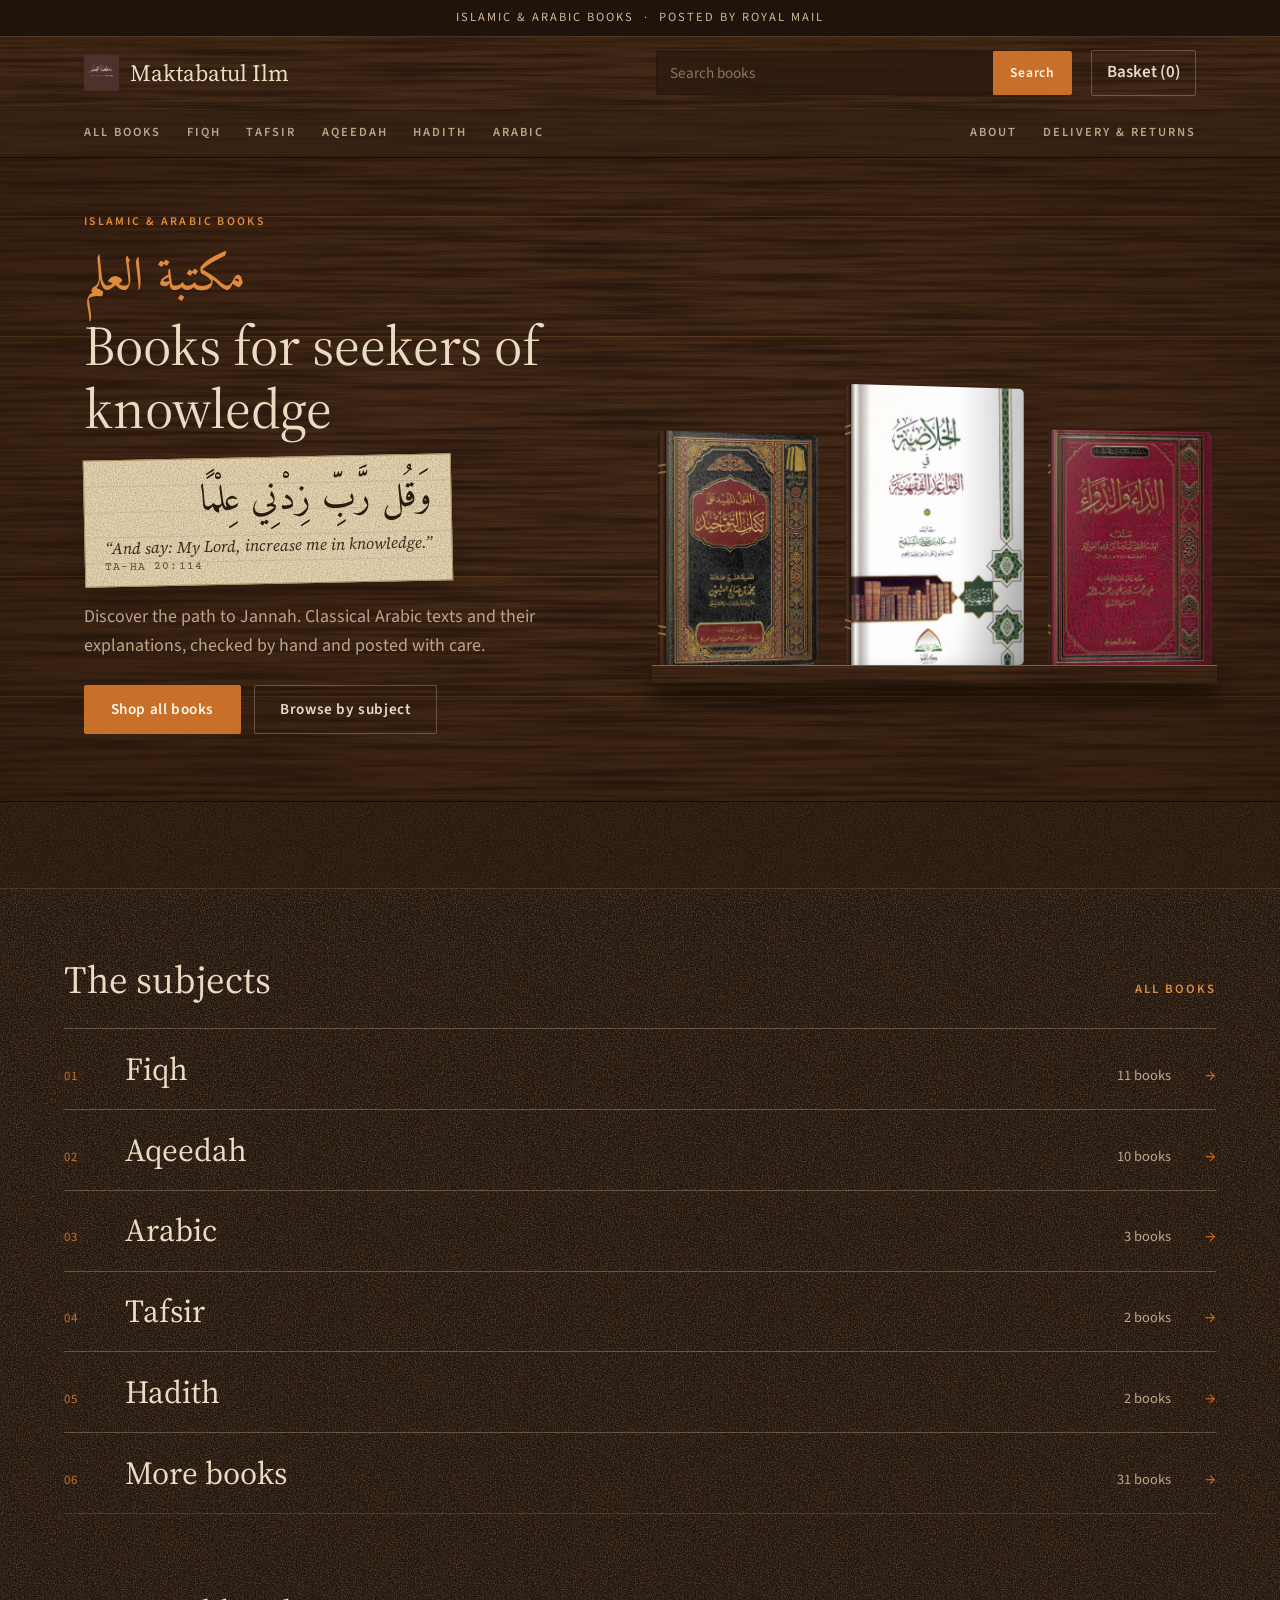
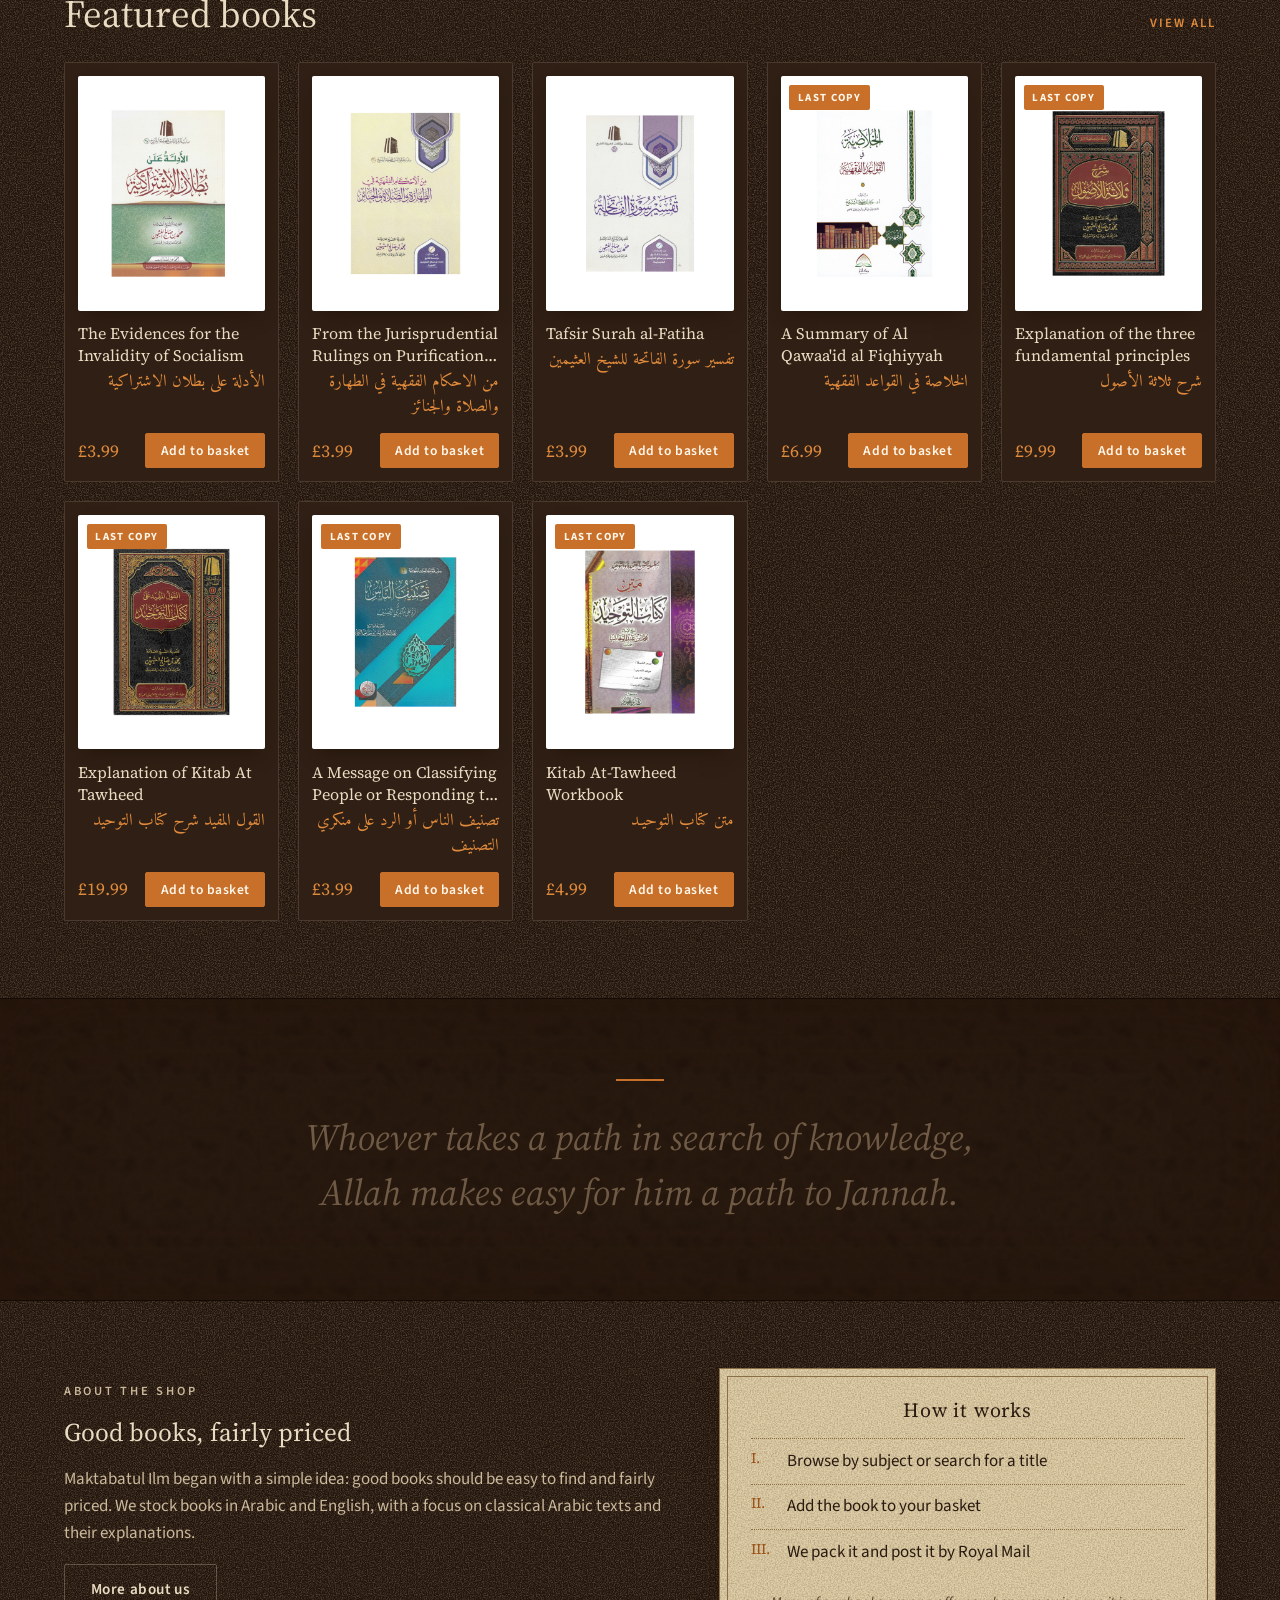
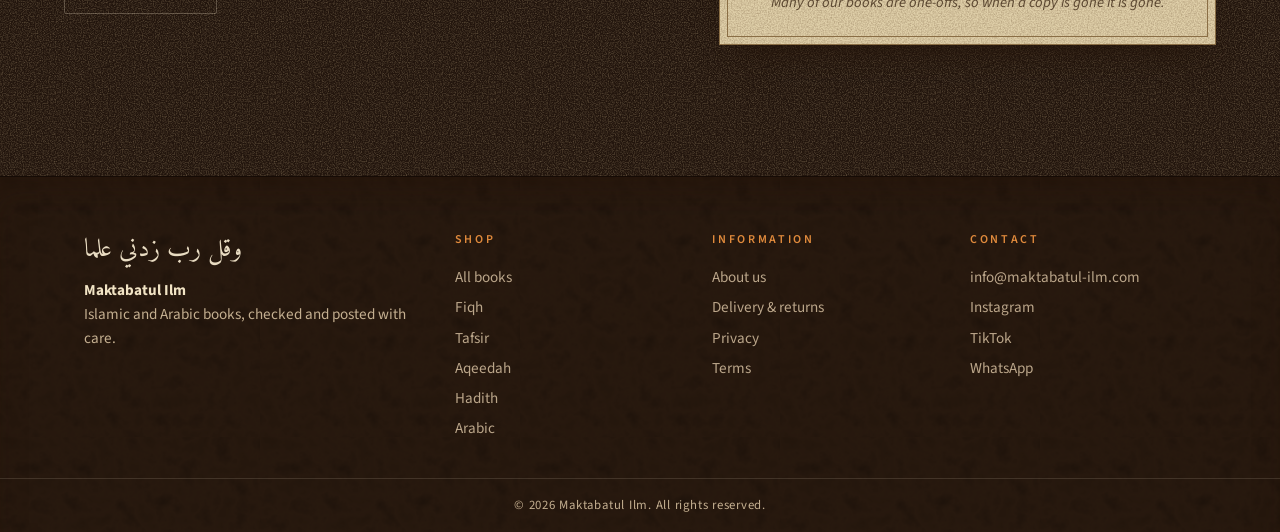
==== commit 613ff0ba: "changes to the layout and fixing bugs" ====
--- a/index.html
+++ b/index.html
@@ -17,7 +17,7 @@
   <link rel="preconnect" href="https://fonts.googleapis.com">
   <link rel="preconnect" href="https://fonts.gstatic.com" crossorigin>
   <link href="https://fonts.googleapis.com/css2?family=Source+Serif+4:ital,wght@0,400;0,600;1,400&family=Source+Sans+3:wght@400;600;700&family=Amiri:wght@400;700&family=Courier+Prime&display=swap" rel="stylesheet">
-  <link rel="stylesheet" href="style.css?v=13">
+  <link rel="stylesheet" href="style.css?v=15">
 </head>
 <body>
   <div id="site-header"></div>
@@ -82,9 +82,9 @@
   </main>
 
   <div id="site-footer"></div>
-  <script src="books.js?v=13"></script>
-  <script src="shared.js?v=13"></script>
-  <script src="home.js?v=13"></script>
-  <script src="fx.js?v=13"></script>
+  <script src="books.js?v=15"></script>
+  <script src="shared.js?v=15"></script>
+  <script src="home.js?v=15"></script>
+  <script src="fx.js?v=15"></script>
 </body>
 </html>
--- a/style.css
+++ b/style.css
@@ -80,19 +80,19 @@
 .hero3 .cta { display: flex; gap: .8rem; flex-wrap: wrap; animation: fadeUp .9s ease .8s backwards; }
 @keyframes fadeUp { from { opacity: 0; transform: translateY(22px); } }
 /* Three real covers on a shelf */
-.hero-books { position: relative; height: 26rem; max-width: 36rem; width: 100%; justify-self: center; }
+.hero-books { position: relative; display: flex; align-items: flex-end; justify-content: center; gap: 1.6rem; height: 26rem; padding-bottom: 1.05rem; max-width: 38rem; width: 100%; justify-self: center; }
 .hero-books::after { content: ""; position: absolute; left: -4%; right: -4%; bottom: 0; height: 1.1rem; background: #6a4528 var(--tx-wood); border-top: 1px solid rgba(255, 225, 175, .35); box-shadow: 0 16px 22px rgba(10, 5, 2, .7); }
-.hero-books .hb { position: absolute; bottom: 1.05rem; width: 33%; aspect-ratio: 2 / 3; display: block; perspective: 1400px; animation: bookIn 1s cubic-bezier(.2, .7, .15, 1) backwards; transition: translate .35s ease; --d: 1.7rem; }
+.hero-books .hb { position: relative; display: block; flex: none; width: calc(var(--k) * 1%); aspect-ratio: var(--ar, .7); max-height: 25rem; perspective: 1400px; animation: bookIn 1s cubic-bezier(.2, .7, .15, 1) backwards; transition: translate .35s ease; --d: 1.5rem; --k: 31; }
 .hero-books .hb:hover { translate: 0 -12px; }
 .hero-books .hb:hover .bk { transform: rotateY(calc(var(--ry) * .4)); }
-.hero-books .hb:nth-child(1) { left: 4%; --ry: 30deg; animation-delay: .5s; z-index: 1; }
-.hero-books .hb:nth-child(2) { left: 35%; width: 37%; --ry: 24deg; --d: 2rem; z-index: 3; animation-delay: .7s; }
-.hero-books .hb:nth-child(3) { right: 3%; --ry: 18deg; animation-delay: .9s; z-index: 2; }
+.hero-books .hb:nth-child(1) { --ry: 22deg; --k: 31; animation-delay: .5s; }
+.hero-books .hb:nth-child(2) { --ry: 16deg; --k: 34; --d: 1.8rem; animation-delay: .7s; }
+.hero-books .hb:nth-child(3) { --ry: 10deg; --k: 31; animation-delay: .9s; }
 /* A real-looking hardback: cover, spine and page block are separate faces in 3D */
 .bk { position: absolute; inset: 0; transform-style: preserve-3d; transform: rotateY(var(--ry)); transition: transform .5s ease; }
 .bk > * { position: absolute; backface-visibility: hidden; }
 .bk-front { inset: 0; transform: translateZ(calc(var(--d) / 2)); overflow: hidden; border-radius: 2px 5px 5px 2px; background: #3a2a1d; }
-.bk-front img, .bk-front .cover { width: 100%; height: 100%; object-fit: cover; aspect-ratio: auto; border: 0; box-shadow: none; transform: scale(1.07); }
+.bk-front img, .bk-front .cover { width: 100%; height: 100%; object-fit: cover; aspect-ratio: auto; border: 0; box-shadow: none; }
 .bk-front::after { content: ""; position: absolute; inset: 0; pointer-events: none;
   background: linear-gradient(90deg, rgba(20, 10, 4, .55) 0, rgba(255, 235, 200, .16) 2.5%, rgba(20, 10, 4, .3) 5%, transparent 11%, transparent 62%, rgba(20, 10, 4, .22) 100%),
               linear-gradient(115deg, rgba(255, 245, 225, .22) 0, transparent 38%, transparent 70%, rgba(0, 0, 0, .18)); }
@@ -221,7 +221,7 @@
   .hsearch { order: 3; flex-basis: 100%; max-width: none; margin: 0; }
   .cart-btn { margin-left: auto; }
   .hero3 .wrap { grid-template-columns: 1fr; padding-top: 2rem; padding-bottom: 2.5rem; min-height: 0; gap: 1.5rem; }
-  .hero-books { height: 17rem; }
+  .hero-books { height: 15rem; gap: .9rem; }
   .usps .wrap { grid-template-columns: 1fr; gap: .8rem; }
   .split, .detail { grid-template-columns: 1fr; gap: 1.6rem; }
   .site-footer .cols { grid-template-columns: 1fr 1fr; }
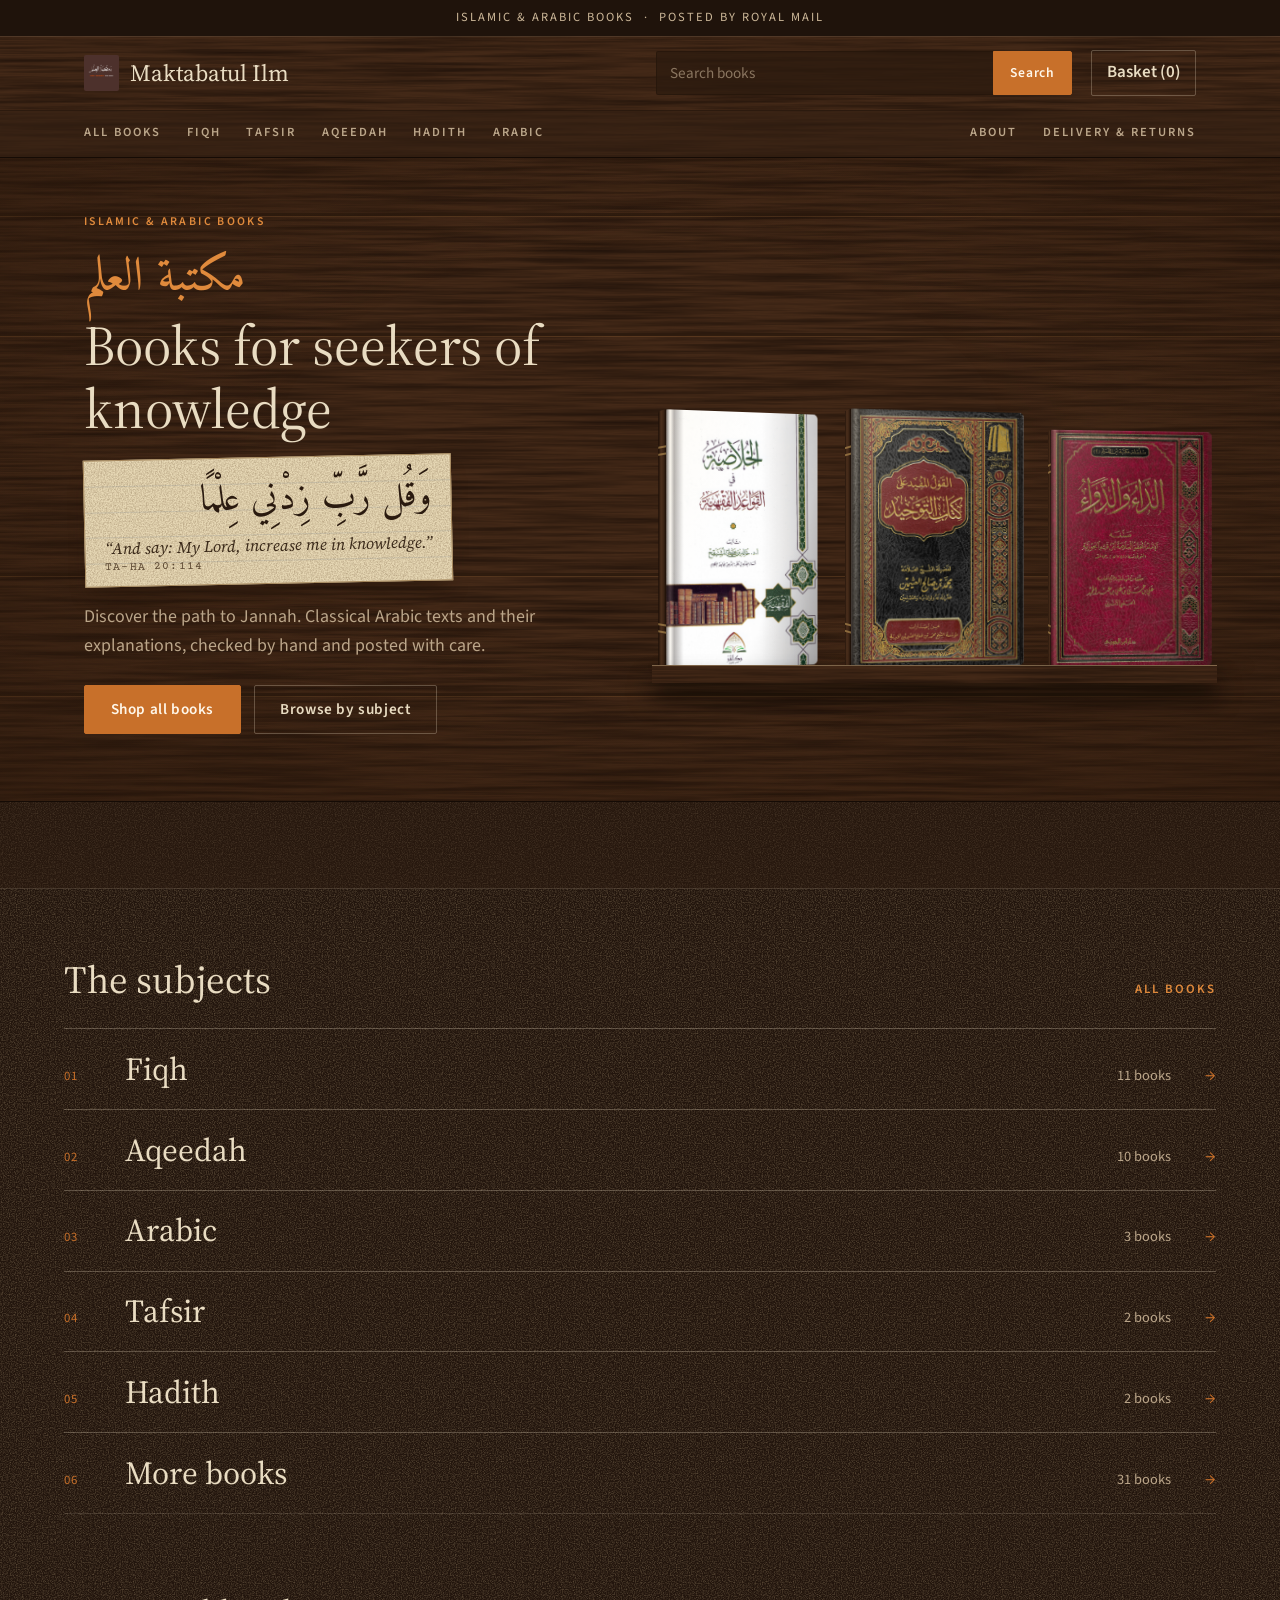
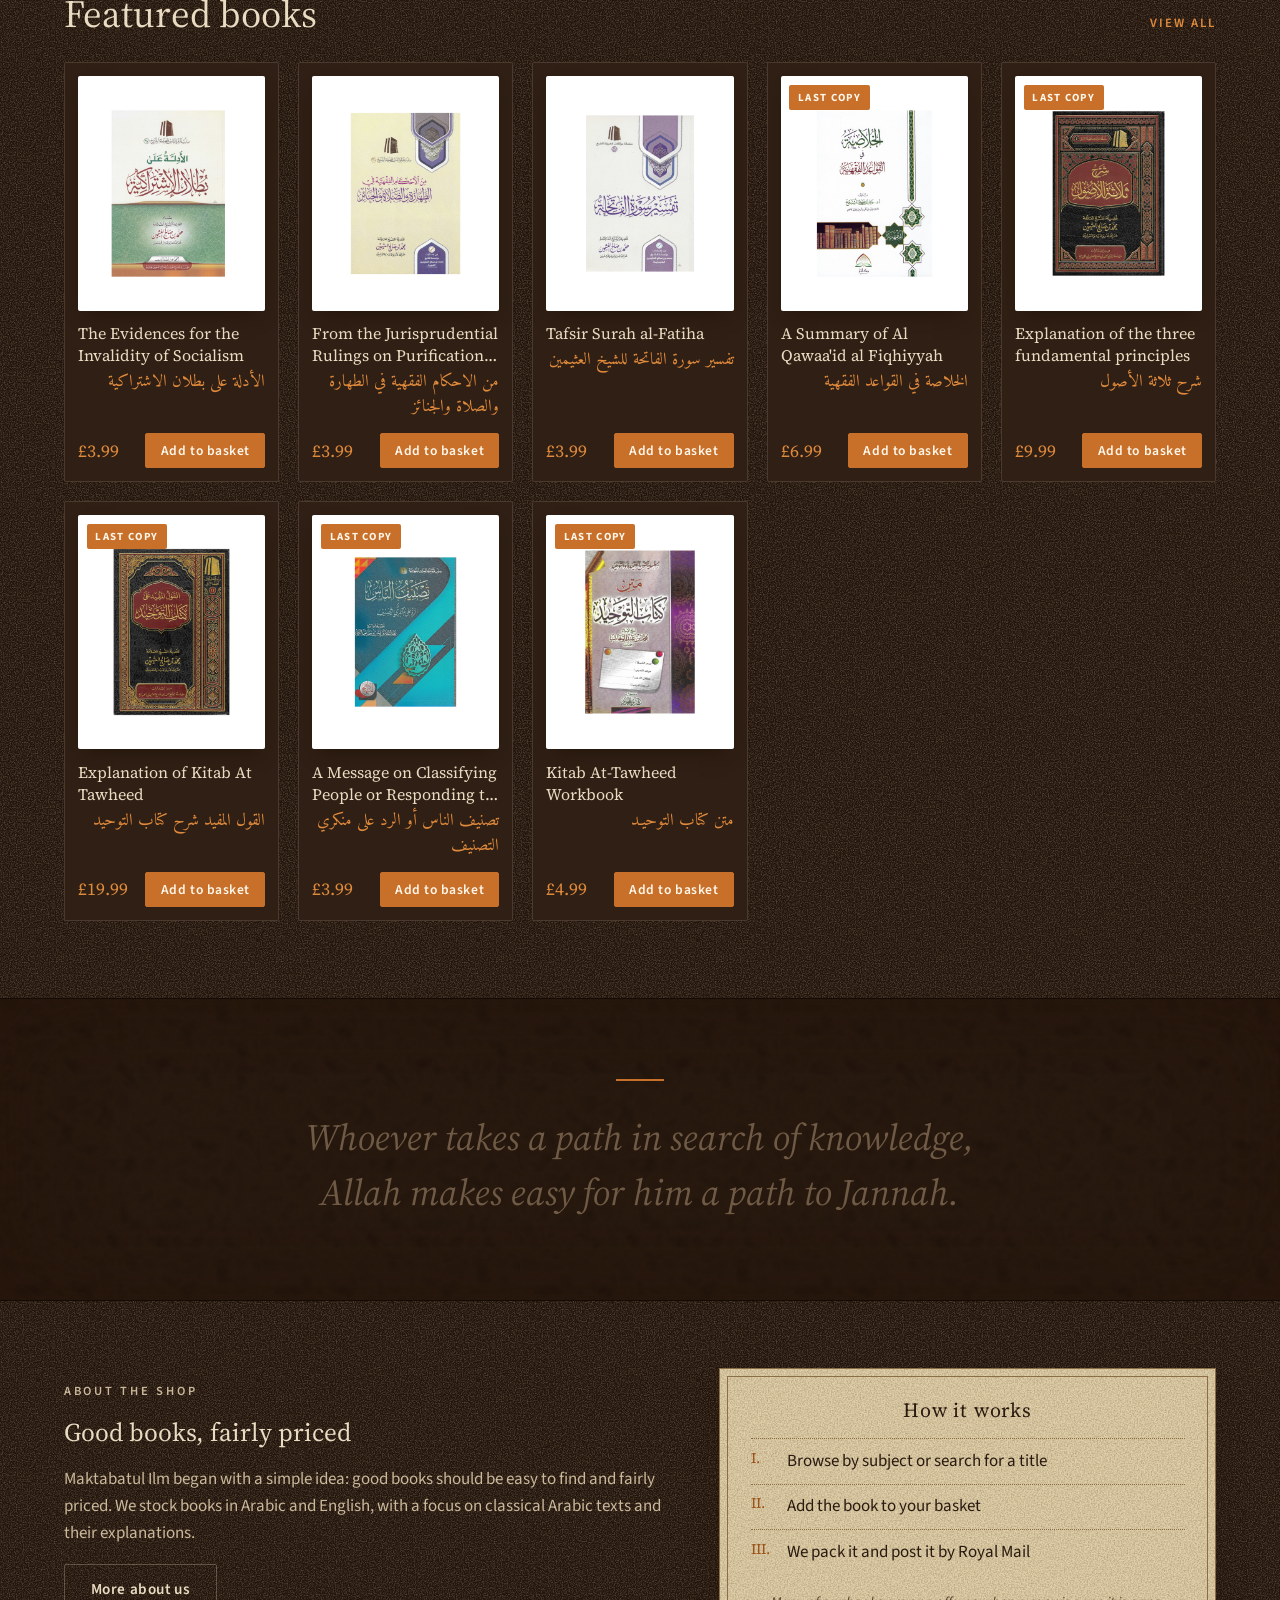
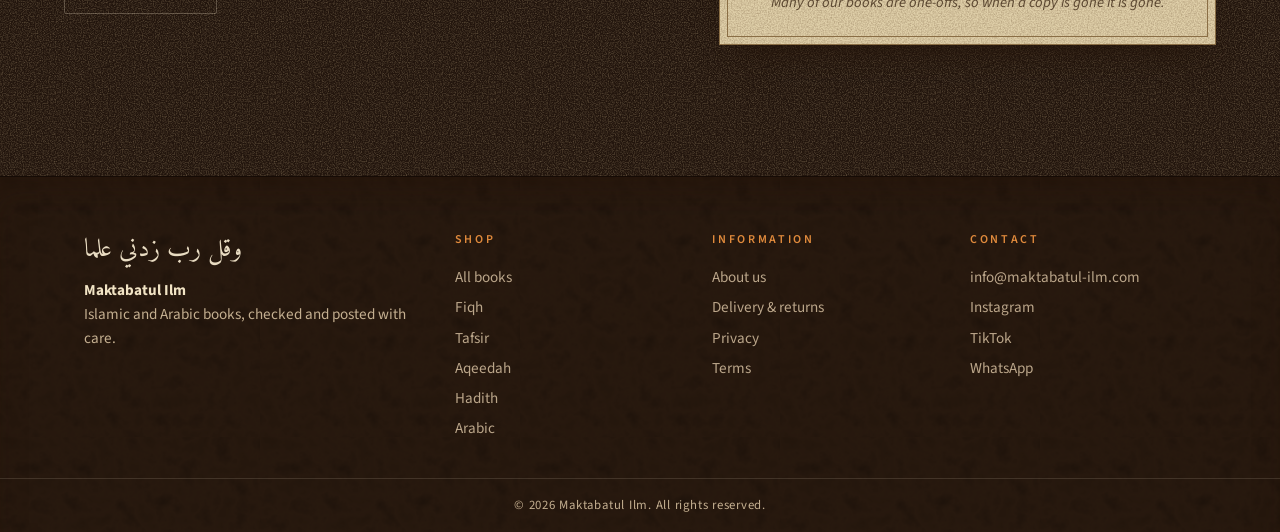
==== commit f42c18b1: "some more basic design alignment fixes" ====
--- a/index.html
+++ b/index.html
@@ -17,7 +17,7 @@
   <link rel="preconnect" href="https://fonts.googleapis.com">
   <link rel="preconnect" href="https://fonts.gstatic.com" crossorigin>
   <link href="https://fonts.googleapis.com/css2?family=Source+Serif+4:ital,wght@0,400;0,600;1,400&family=Source+Sans+3:wght@400;600;700&family=Amiri:wght@400;700&family=Courier+Prime&display=swap" rel="stylesheet">
-  <link rel="stylesheet" href="style.css?v=15">
+  <link rel="stylesheet" href="style.css?v=16">
 </head>
 <body>
   <div id="site-header"></div>
@@ -82,9 +82,9 @@
   </main>
 
   <div id="site-footer"></div>
-  <script src="books.js?v=15"></script>
-  <script src="shared.js?v=15"></script>
-  <script src="home.js?v=15"></script>
-  <script src="fx.js?v=15"></script>
+  <script src="books.js?v=16"></script>
+  <script src="shared.js?v=16"></script>
+  <script src="home.js?v=16"></script>
+  <script src="fx.js?v=16"></script>
 </body>
 </html>
